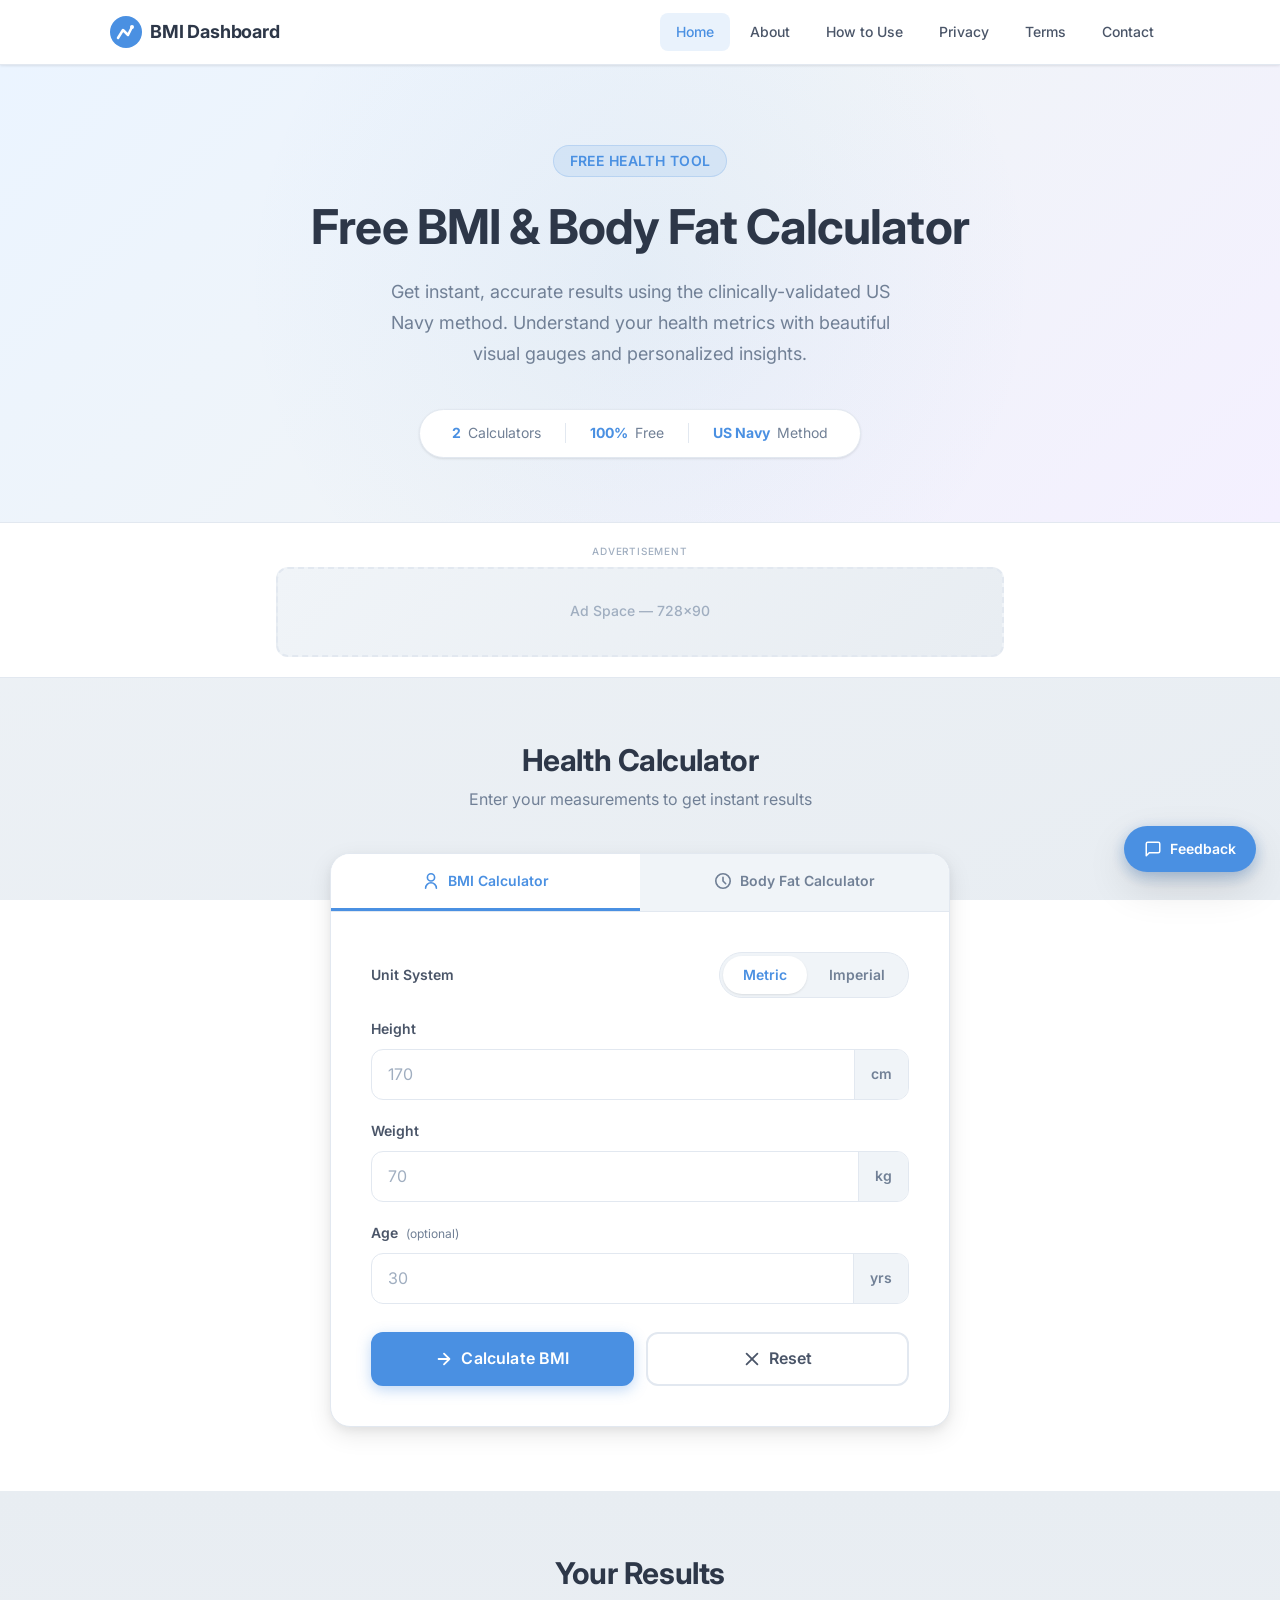
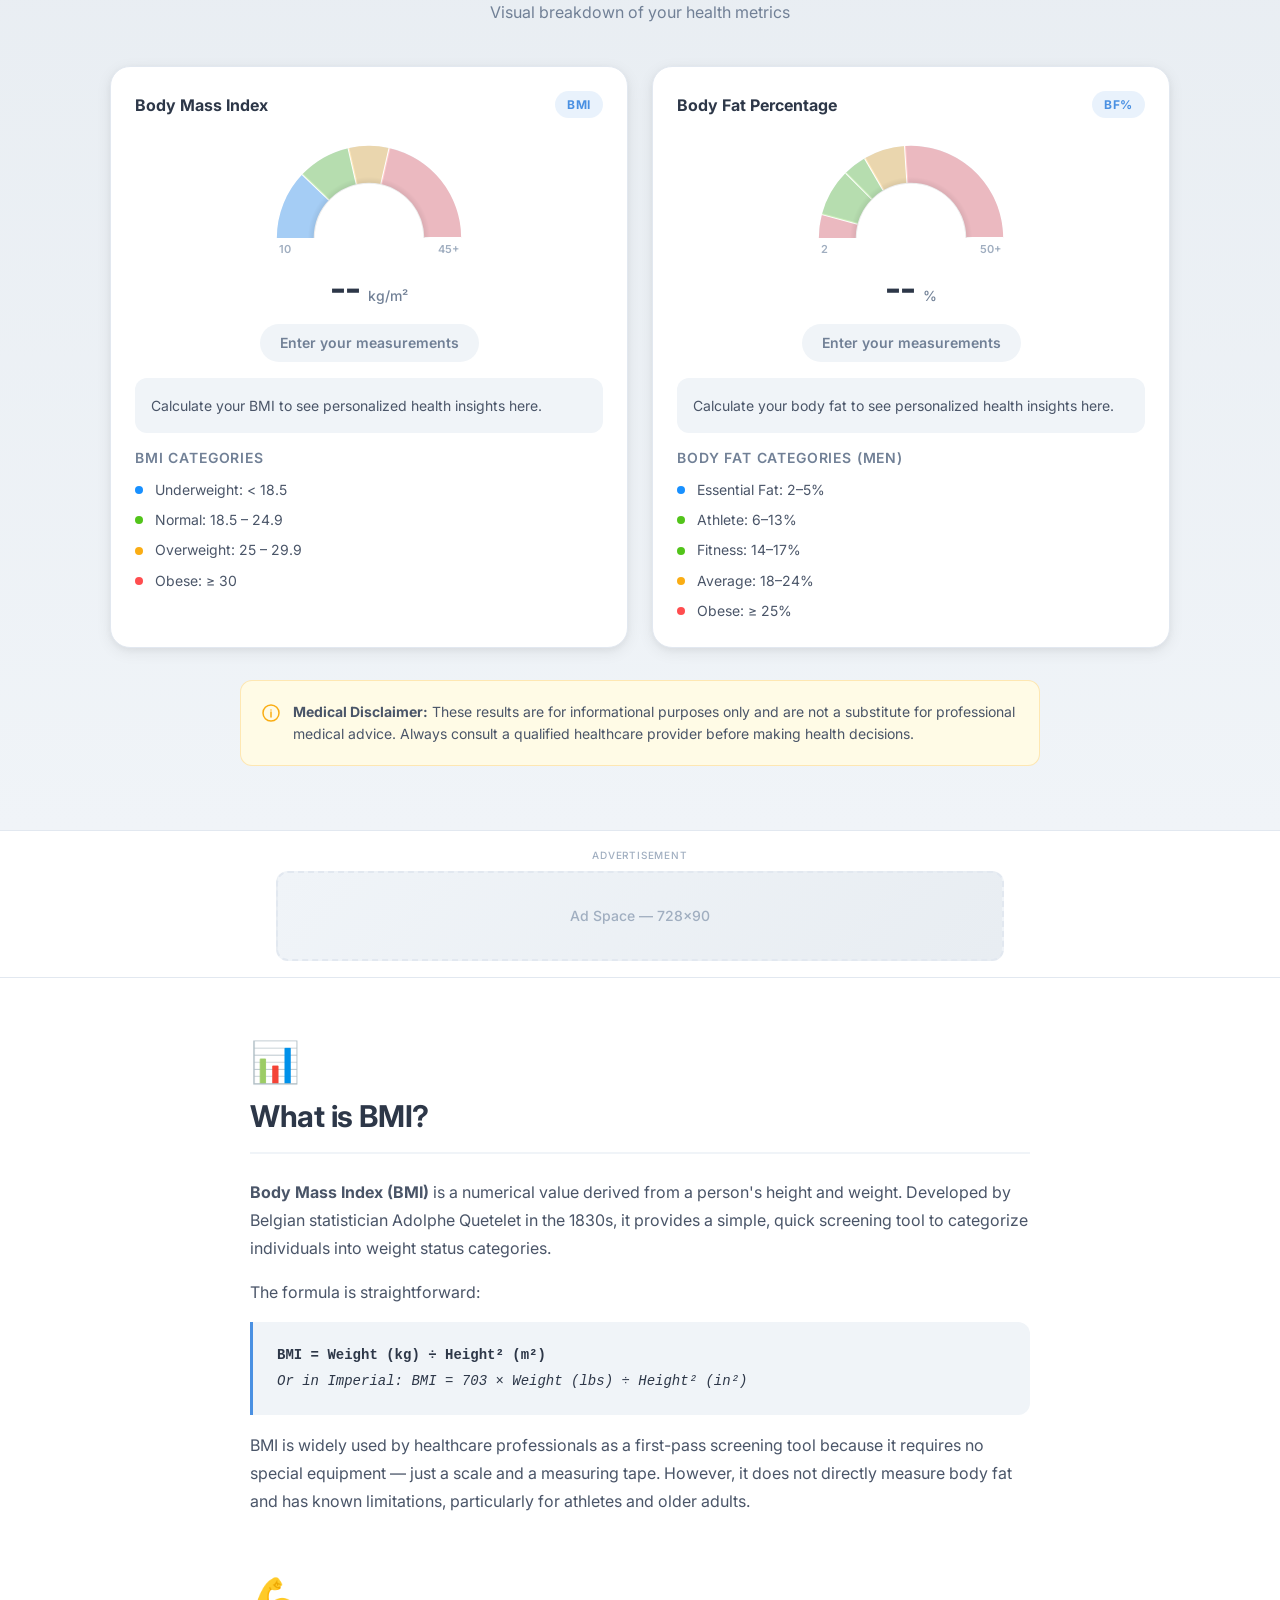
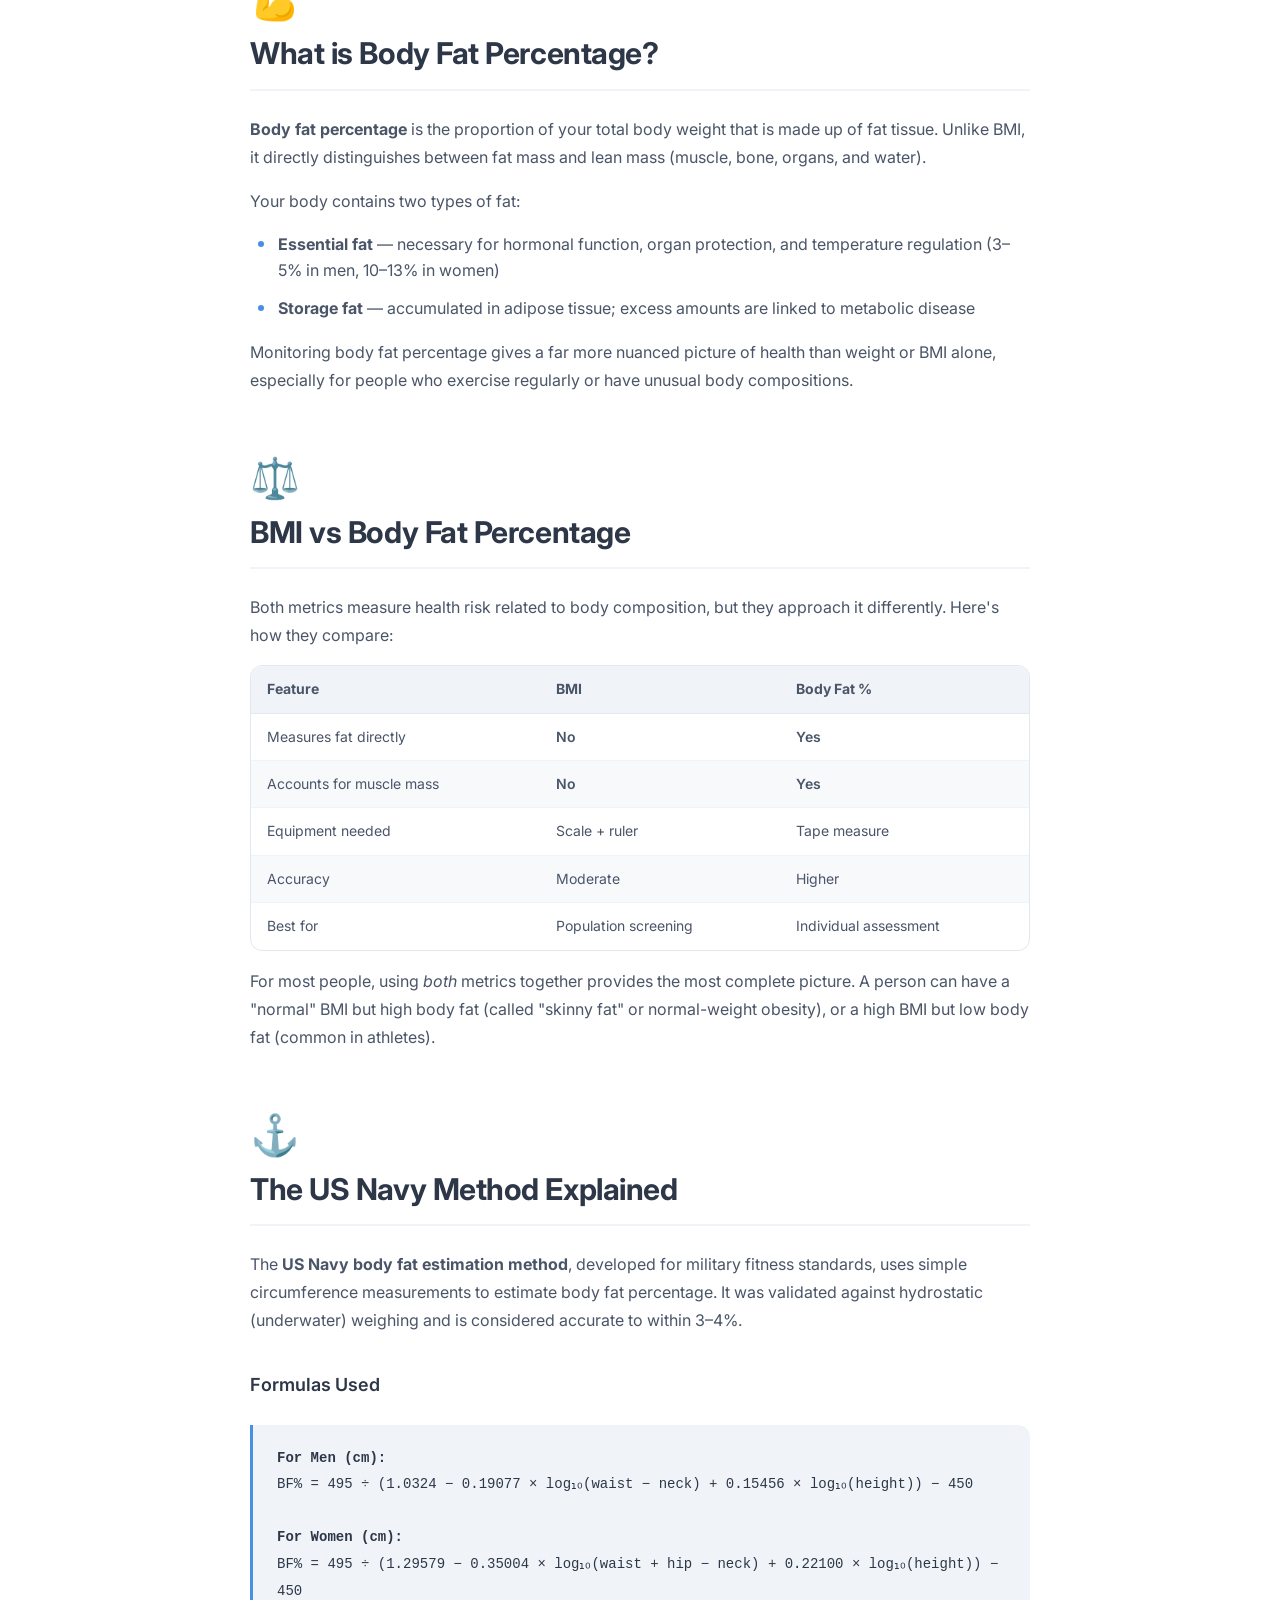
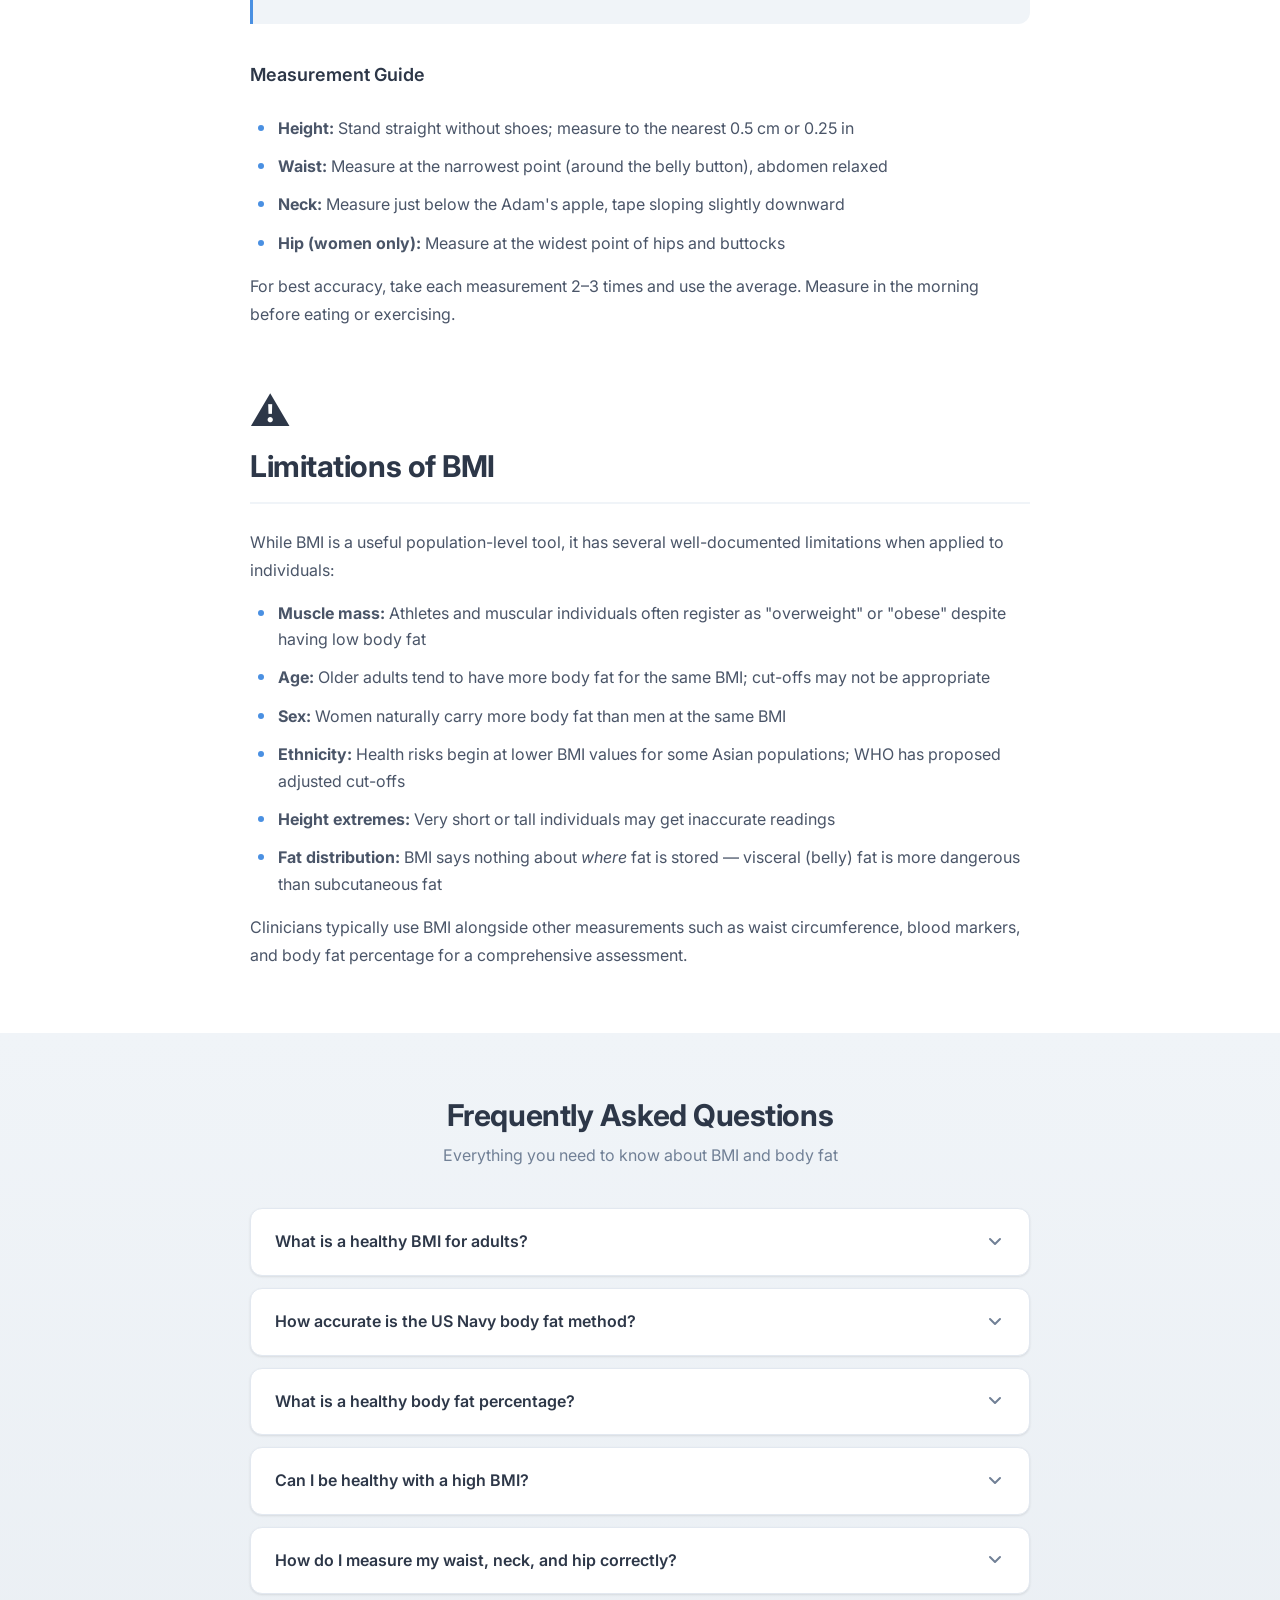
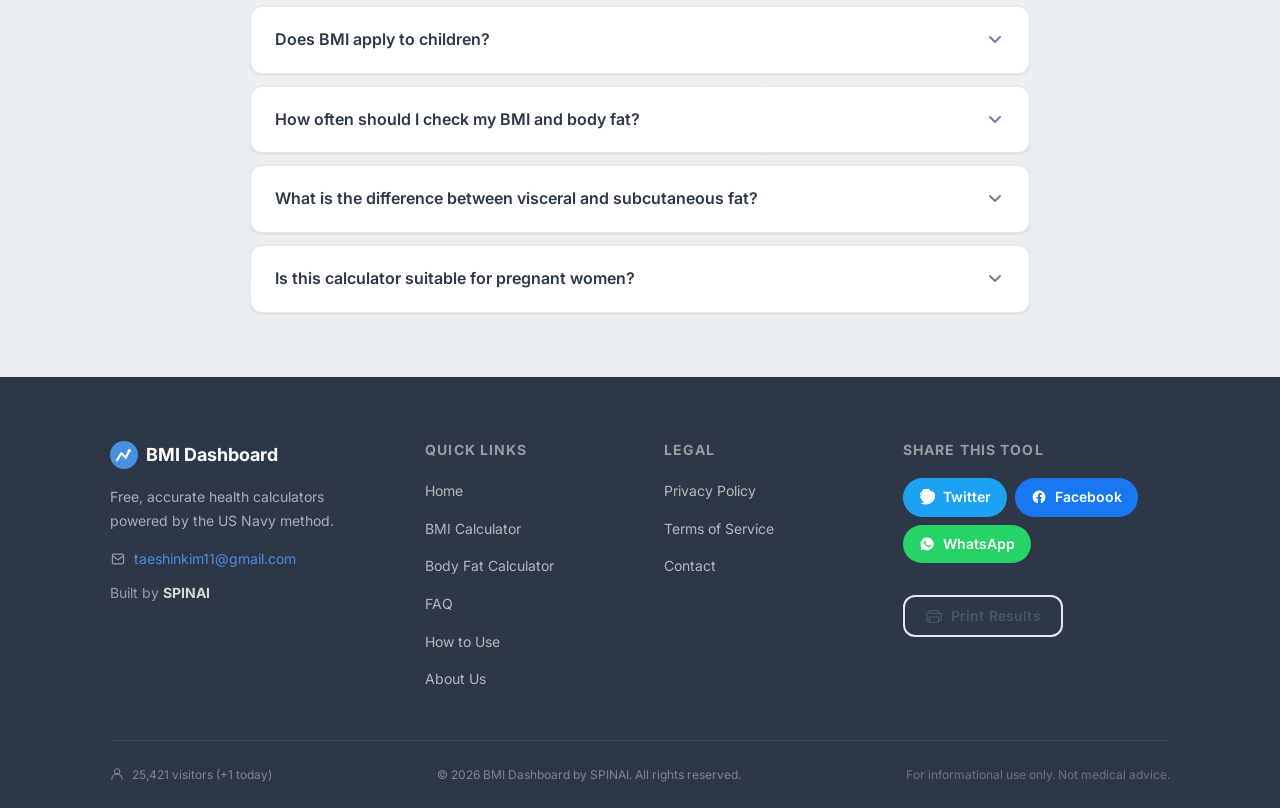
==== index.html @ 68c40b7f "Initial commit: BMI & Body Fat Calculator SPA Full-featured health calculator with BMI (WHO) and US " ====
<!DOCTYPE html>
<html lang="en">
<head>
  <meta charset="UTF-8" />
  <meta name="viewport" content="width=device-width, initial-scale=1.0" />

  <!-- Primary SEO -->
  <title>Free BMI &amp; Body Fat Calculator — Accurate US Navy Method | BMI Dashboard</title>
  <meta name="description" content="Calculate your BMI and body fat % instantly using the US Navy method. Free, accurate health tool with visual gauges and personalized insights." />
  <meta name="keywords" content="BMI calculator, body fat calculator, US Navy body fat method, body mass index, body fat percentage, free health calculator, BMI chart, healthy BMI range, body composition calculator, waist to height ratio" />
  <link rel="canonical" href="https://bmi-bodyfat.vercel.app/" />

  <!-- Open Graph -->
  <meta property="og:type" content="website" />
  <meta property="og:url" content="https://bmi-bodyfat.vercel.app/" />
  <meta property="og:title" content="Free BMI &amp; Body Fat Calculator — Accurate US Navy Method | BMI Dashboard" />
  <meta property="og:description" content="Calculate your BMI and body fat % instantly using the US Navy method. Free, accurate health tool with visual gauges and personalized insights." />
  <meta property="og:image" content="https://bmi-bodyfat.vercel.app/og-image.png" />
  <meta property="og:site_name" content="BMI Dashboard" />

  <!-- Twitter Card -->
  <meta name="twitter:card" content="summary_large_image" />
  <meta name="twitter:site" content="@bmidashboard" />
  <meta name="twitter:title" content="Free BMI &amp; Body Fat Calculator — US Navy Method" />
  <meta name="twitter:description" content="Calculate your BMI and body fat % instantly. Free, accurate, and visual." />
  <meta name="twitter:image" content="https://bmi-bodyfat.vercel.app/og-image.png" />

  <!-- Manifest & Theme -->
  <link rel="manifest" href="manifest.json" />
  <meta name="theme-color" content="#4A90E2" />
  <meta name="robots" content="index, follow" />

  <!-- Preconnect -->
  <link rel="preconnect" href="https://fonts.googleapis.com" />
  <link rel="preconnect" href="https://fonts.gstatic.com" crossorigin />
  <link href="https://fonts.googleapis.com/css2?family=Inter:wght@400;500;600;700&display=swap" rel="stylesheet" />

  <!-- Stylesheet -->
  <link rel="stylesheet" href="css/style.css" />

  <!-- JSON-LD: WebApplication -->
  <script type="application/ld+json">
  {
    "@context": "https://schema.org",
    "@type": "WebApplication",
    "name": "BMI Dashboard",
    "url": "https://bmi-bodyfat.vercel.app/",
    "description": "Free BMI and Body Fat Percentage calculator using the accurate US Navy method.",
    "applicationCategory": "HealthApplication",
    "operatingSystem": "All",
    "offers": {
      "@type": "Offer",
      "price": "0",
      "priceCurrency": "USD"
    },
    "author": {
      "@type": "Organization",
      "name": "SPINAI",
      "email": "taeshinkim11@gmail.com"
    }
  }
  </script>

  <!-- JSON-LD: FAQPage -->
  <script type="application/ld+json">
  {
    "@context": "https://schema.org",
    "@type": "FAQPage",
    "mainEntity": [
      {
        "@type": "Question",
        "name": "What is a healthy BMI range?",
        "acceptedAnswer": {
          "@type": "Answer",
          "text": "A healthy BMI is between 18.5 and 24.9. Below 18.5 is considered underweight, 25–29.9 is overweight, and 30 or above is obese."
        }
      },
      {
        "@type": "Question",
        "name": "How accurate is the US Navy body fat method?",
        "acceptedAnswer": {
          "@type": "Answer",
          "text": "The US Navy method is accurate to within 3–4% compared to hydrostatic weighing for most adults. It uses circumference measurements to estimate body density."
        }
      },
      {
        "@type": "Question",
        "name": "What is a healthy body fat percentage?",
        "acceptedAnswer": {
          "@type": "Answer",
          "text": "For men, 6–24% is generally considered healthy depending on age. For women, 16–30% is typical. Athletes may have lower percentages."
        }
      },
      {
        "@type": "Question",
        "name": "Is BMI or body fat percentage more accurate?",
        "acceptedAnswer": {
          "@type": "Answer",
          "text": "Body fat percentage is generally more accurate because it distinguishes between muscle and fat mass, which BMI cannot do."
        }
      }
    ]
  }
  </script>

  <!-- JSON-LD: BreadcrumbList -->
  <script type="application/ld+json">
  {
    "@context": "https://schema.org",
    "@type": "BreadcrumbList",
    "itemListElement": [
      {
        "@type": "ListItem",
        "position": 1,
        "name": "Home",
        "item": "https://bmi-bodyfat.vercel.app/"
      },
      {
        "@type": "ListItem",
        "position": 2,
        "name": "BMI Calculator",
        "item": "https://bmi-bodyfat.vercel.app/#bmi-calculator"
      },
      {
        "@type": "ListItem",
        "position": 3,
        "name": "Body Fat Calculator",
        "item": "https://bmi-bodyfat.vercel.app/#bodyfat-calculator"
      }
    ]
  }
  </script>
</head>
<body>

  <!-- ===== NAVBAR ===== -->
  <nav class="navbar" role="navigation" aria-label="Main navigation">
    <div class="container navbar__inner">
      <a href="/" class="navbar__logo" aria-label="BMI Dashboard home">
        <svg class="navbar__logo-icon" viewBox="0 0 32 32" fill="none" aria-hidden="true">
          <circle cx="16" cy="16" r="16" fill="#4A90E2"/>
          <path d="M8 22 L13 14 L18 19 L22 11" stroke="white" stroke-width="2.5" stroke-linecap="round" stroke-linejoin="round" fill="none"/>
          <circle cx="22" cy="11" r="2" fill="white"/>
        </svg>
        BMI Dashboard
      </a>
      <button class="navbar__toggle" id="nav-toggle" aria-expanded="false" aria-controls="nav-menu" aria-label="Toggle navigation">
        <span class="navbar__toggle-bar"></span>
        <span class="navbar__toggle-bar"></span>
        <span class="navbar__toggle-bar"></span>
      </button>
      <ul class="navbar__links" id="nav-menu" role="list">
        <li><a href="/" class="navbar__link navbar__link--active">Home</a></li>
        <li><a href="/about" class="navbar__link">About</a></li>
        <li><a href="/howto" class="navbar__link">How to Use</a></li>
        <li><a href="/privacy" class="navbar__link">Privacy</a></li>
        <li><a href="/terms" class="navbar__link">Terms</a></li>
        <li><a href="/contact" class="navbar__link">Contact</a></li>
      </ul>
    </div>
  </nav>

  <!-- ===== HERO ===== -->
  <section class="hero" aria-labelledby="hero-heading">
    <div class="container hero__inner">
      <div class="hero__badge">Free Health Tool</div>
      <h1 id="hero-heading" class="hero__title">Free BMI &amp; Body Fat Calculator</h1>
      <p class="hero__subtitle">
        Get instant, accurate results using the clinically-validated US Navy method.
        Understand your health metrics with beautiful visual gauges and personalized insights.
      </p>
      <div class="hero__stats" aria-label="Tool statistics">
        <div class="hero__stat">
          <strong>2</strong> Calculators
        </div>
        <div class="hero__stat-divider" aria-hidden="true"></div>
        <div class="hero__stat">
          <strong>100%</strong> Free
        </div>
        <div class="hero__stat-divider" aria-hidden="true"></div>
        <div class="hero__stat">
          <strong>US Navy</strong> Method
        </div>
      </div>
    </div>
  </section>

  <!-- ===== AD PLACEHOLDER: Below Hero ===== -->
  <div class="ad-container ad-container--hero" aria-label="Advertisement">
    <p class="ad-label">Advertisement</p>
    <!-- Adsterra ad code goes here -->
    <div class="ad-placeholder" data-ad-slot="hero-banner">
      <span>Ad Space — 728×90</span>
    </div>
  </div>

  <!-- ===== CALCULATOR SECTION ===== -->
  <section class="calculator-section" id="calculator" aria-labelledby="calculator-heading">
    <div class="container">
      <h2 id="calculator-heading" class="section-title">Health Calculator</h2>
      <p class="section-subtitle">Enter your measurements to get instant results</p>

      <div class="calculator-card">
        <!-- Tab Buttons -->
        <div class="tabs" role="tablist" aria-label="Calculator tabs">
          <button
            class="tab-btn tab-btn--active"
            id="tab-bmi"
            role="tab"
            aria-selected="true"
            aria-controls="panel-bmi"
            data-tab="bmi"
          >
            <svg viewBox="0 0 20 20" fill="none" aria-hidden="true"><path d="M10 2C7.8 2 6 3.8 6 6s1.8 4 4 4 4-1.8 4-4-1.8-4-4-4zM4 18c0-3.3 2.7-6 6-6s6 2.7 6 6" stroke="currentColor" stroke-width="1.8" stroke-linecap="round"/></svg>
            BMI Calculator
          </button>
          <button
            class="tab-btn"
            id="tab-bodyfat"
            role="tab"
            aria-selected="false"
            aria-controls="panel-bodyfat"
            data-tab="bodyfat"
          >
            <svg viewBox="0 0 20 20" fill="none" aria-hidden="true"><circle cx="10" cy="10" r="8" stroke="currentColor" stroke-width="1.8"/><path d="M10 6v4l3 3" stroke="currentColor" stroke-width="1.8" stroke-linecap="round"/></svg>
            Body Fat Calculator
          </button>
        </div>

        <!-- BMI Panel -->
        <div class="tab-panel" id="panel-bmi" role="tabpanel" aria-labelledby="tab-bmi">
          <form id="bmi-form" class="calc-form" novalidate>
            <!-- Unit Toggle -->
            <div class="form-group form-group--toggle">
              <label class="form-label">Unit System</label>
              <div class="unit-toggle" role="group" aria-label="Unit system">
                <input type="radio" id="bmi-metric" name="bmi-unit" value="metric" checked />
                <label for="bmi-metric" class="unit-toggle__btn">Metric</label>
                <input type="radio" id="bmi-imperial" name="bmi-unit" value="imperial" />
                <label for="bmi-imperial" class="unit-toggle__btn">Imperial</label>
              </div>
            </div>

            <!-- Height -->
            <div class="form-group" id="bmi-height-metric-group">
              <label for="bmi-height-cm" class="form-label">Height</label>
              <div class="input-with-unit">
                <input
                  type="number" id="bmi-height-cm" name="bmi-height-cm"
                  class="form-input" placeholder="170"
                  min="50" max="300" step="0.1"
                  aria-label="Height in centimeters"
                />
                <span class="input-unit">cm</span>
              </div>
            </div>
            <div class="form-group form-group--split hidden" id="bmi-height-imperial-group">
              <label class="form-label">Height</label>
              <div class="input-split">
                <div class="input-with-unit">
                  <input
                    type="number" id="bmi-height-ft" name="bmi-height-ft"
                    class="form-input" placeholder="5"
                    min="1" max="9" step="1"
                    aria-label="Height feet"
                  />
                  <span class="input-unit">ft</span>
                </div>
                <div class="input-with-unit">
                  <input
                    type="number" id="bmi-height-in" name="bmi-height-in"
                    class="form-input" placeholder="10"
                    min="0" max="11" step="0.5"
                    aria-label="Height inches"
                  />
                  <span class="input-unit">in</span>
                </div>
              </div>
            </div>

            <!-- Weight -->
            <div class="form-group" id="bmi-weight-metric-group">
              <label for="bmi-weight-kg" class="form-label">Weight</label>
              <div class="input-with-unit">
                <input
                  type="number" id="bmi-weight-kg" name="bmi-weight-kg"
                  class="form-input" placeholder="70"
                  min="1" max="500" step="0.1"
                  aria-label="Weight in kilograms"
                />
                <span class="input-unit">kg</span>
              </div>
            </div>
            <div class="form-group hidden" id="bmi-weight-imperial-group">
              <label for="bmi-weight-lbs" class="form-label">Weight</label>
              <div class="input-with-unit">
                <input
                  type="number" id="bmi-weight-lbs" name="bmi-weight-lbs"
                  class="form-input" placeholder="154"
                  min="1" max="1100" step="0.5"
                  aria-label="Weight in pounds"
                />
                <span class="input-unit">lbs</span>
              </div>
            </div>

            <!-- Age (optional, for context) -->
            <div class="form-group">
              <label for="bmi-age" class="form-label">Age <span class="form-label--optional">(optional)</span></label>
              <div class="input-with-unit">
                <input
                  type="number" id="bmi-age" name="bmi-age"
                  class="form-input" placeholder="30"
                  min="2" max="120" step="1"
                  aria-label="Age in years"
                />
                <span class="input-unit">yrs</span>
              </div>
            </div>

            <div class="form-error hidden" id="bmi-error" role="alert"></div>

            <div class="form-actions">
              <button type="submit" class="btn btn--primary" id="bmi-calculate-btn">
                <svg viewBox="0 0 20 20" fill="none" aria-hidden="true"><path d="M4 10h12M10 4l6 6-6 6" stroke="currentColor" stroke-width="2" stroke-linecap="round" stroke-linejoin="round"/></svg>
                Calculate BMI
              </button>
              <button type="button" class="btn btn--outline" id="bmi-reset-btn">
                <svg viewBox="0 0 20 20" fill="none" aria-hidden="true"><path d="M4 4l12 12M4 16L16 4" stroke="currentColor" stroke-width="2" stroke-linecap="round"/></svg>
                Reset
              </button>
            </div>
          </form>
        </div>

        <!-- Body Fat Panel -->
        <div class="tab-panel hidden" id="panel-bodyfat" role="tabpanel" aria-labelledby="tab-bodyfat">
          <form id="bodyfat-form" class="calc-form" novalidate>
            <!-- Gender Toggle -->
            <div class="form-group form-group--toggle">
              <label class="form-label">Gender</label>
              <div class="gender-toggle" role="group" aria-label="Gender">
                <input type="radio" id="bf-male" name="bf-gender" value="male" checked />
                <label for="bf-male" class="gender-toggle__btn">
                  <svg viewBox="0 0 20 20" fill="none" aria-hidden="true"><circle cx="10" cy="7" r="4" stroke="currentColor" stroke-width="1.8"/><path d="M6 18v-2a4 4 0 018 0v2" stroke="currentColor" stroke-width="1.8" stroke-linecap="round"/></svg>
                  Male
                </label>
                <input type="radio" id="bf-female" name="bf-gender" value="female" />
                <label for="bf-female" class="gender-toggle__btn">
                  <svg viewBox="0 0 20 20" fill="none" aria-hidden="true"><circle cx="10" cy="7" r="4" stroke="currentColor" stroke-width="1.8"/><path d="M6 18v-2a4 4 0 018 0v2" stroke="currentColor" stroke-width="1.8" stroke-linecap="round"/></svg>
                  Female
                </label>
              </div>
            </div>

            <!-- Unit Toggle -->
            <div class="form-group form-group--toggle">
              <label class="form-label">Unit System</label>
              <div class="unit-toggle" role="group" aria-label="Unit system">
                <input type="radio" id="bf-metric" name="bf-unit" value="metric" checked />
                <label for="bf-metric" class="unit-toggle__btn">Metric</label>
                <input type="radio" id="bf-imperial" name="bf-unit" value="imperial" />
                <label for="bf-imperial" class="unit-toggle__btn">Imperial</label>
              </div>
            </div>

            <!-- Height -->
            <div class="form-group" id="bf-height-metric-group">
              <label for="bf-height-cm" class="form-label">Height</label>
              <div class="input-with-unit">
                <input type="number" id="bf-height-cm" name="bf-height-cm" class="form-input" placeholder="170" min="50" max="300" step="0.1" aria-label="Height in centimeters" />
                <span class="input-unit">cm</span>
              </div>
            </div>
            <div class="form-group form-group--split hidden" id="bf-height-imperial-group">
              <label class="form-label">Height</label>
              <div class="input-split">
                <div class="input-with-unit">
                  <input type="number" id="bf-height-ft" name="bf-height-ft" class="form-input" placeholder="5" min="1" max="9" step="1" aria-label="Height feet" />
                  <span class="input-unit">ft</span>
                </div>
                <div class="input-with-unit">
                  <input type="number" id="bf-height-in" name="bf-height-in" class="form-input" placeholder="10" min="0" max="11" step="0.5" aria-label="Height inches" />
                  <span class="input-unit">in</span>
                </div>
              </div>
            </div>

            <!-- Waist -->
            <div class="form-group" id="bf-waist-metric-group">
              <label for="bf-waist-cm" class="form-label">
                Waist Circumference
                <button type="button" class="help-btn" aria-label="Help: where to measure waist" data-tooltip="Measure at the narrowest point, usually just above the belly button.">?</button>
              </label>
              <div class="input-with-unit">
                <input type="number" id="bf-waist-cm" name="bf-waist-cm" class="form-input" placeholder="80" min="40" max="250" step="0.1" aria-label="Waist in centimeters" />
                <span class="input-unit">cm</span>
              </div>
            </div>
            <div class="form-group hidden" id="bf-waist-imperial-group">
              <label for="bf-waist-in" class="form-label">
                Waist Circumference
                <button type="button" class="help-btn" aria-label="Help: where to measure waist" data-tooltip="Measure at the narrowest point, usually just above the belly button.">?</button>
              </label>
              <div class="input-with-unit">
                <input type="number" id="bf-waist-in" name="bf-waist-in" class="form-input" placeholder="31" min="15" max="100" step="0.25" aria-label="Waist in inches" />
                <span class="input-unit">in</span>
              </div>
            </div>

            <!-- Neck -->
            <div class="form-group" id="bf-neck-metric-group">
              <label for="bf-neck-cm" class="form-label">
                Neck Circumference
                <button type="button" class="help-btn" aria-label="Help: where to measure neck" data-tooltip="Measure just below the larynx (Adam's apple), slanting slightly downward.">?</button>
              </label>
              <div class="input-with-unit">
                <input type="number" id="bf-neck-cm" name="bf-neck-cm" class="form-input" placeholder="38" min="20" max="80" step="0.1" aria-label="Neck in centimeters" />
                <span class="input-unit">cm</span>
              </div>
            </div>
            <div class="form-group hidden" id="bf-neck-imperial-group">
              <label for="bf-neck-in" class="form-label">
                Neck Circumference
                <button type="button" class="help-btn" aria-label="Help: where to measure neck" data-tooltip="Measure just below the larynx (Adam's apple), slanting slightly downward.">?</button>
              </label>
              <div class="input-with-unit">
                <input type="number" id="bf-neck-in" name="bf-neck-in" class="form-input" placeholder="15" min="8" max="32" step="0.25" aria-label="Neck in inches" />
                <span class="input-unit">in</span>
              </div>
            </div>

            <!-- Hip (Female only) -->
            <div class="form-group" id="bf-hip-metric-group">
              <label for="bf-hip-cm" class="form-label">
                Hip Circumference
                <button type="button" class="help-btn" aria-label="Help: where to measure hips" data-tooltip="Measure at the widest point of the hips and buttocks.">?</button>
              </label>
              <div class="input-with-unit">
                <input type="number" id="bf-hip-cm" name="bf-hip-cm" class="form-input" placeholder="95" min="50" max="250" step="0.1" aria-label="Hip in centimeters" />
                <span class="input-unit">cm</span>
              </div>
            </div>
            <div class="form-group hidden" id="bf-hip-imperial-group">
              <label for="bf-hip-in" class="form-label">
                Hip Circumference
                <button type="button" class="help-btn" aria-label="Help: where to measure hips" data-tooltip="Measure at the widest point of the hips and buttocks.">?</button>
              </label>
              <div class="input-with-unit">
                <input type="number" id="bf-hip-in" name="bf-hip-in" class="form-input" placeholder="37" min="20" max="100" step="0.25" aria-label="Hip in inches" />
                <span class="input-unit">in</span>
              </div>
            </div>

            <div class="form-error hidden" id="bodyfat-error" role="alert"></div>

            <div class="form-actions">
              <button type="submit" class="btn btn--primary" id="bodyfat-calculate-btn">
                <svg viewBox="0 0 20 20" fill="none" aria-hidden="true"><path d="M4 10h12M10 4l6 6-6 6" stroke="currentColor" stroke-width="2" stroke-linecap="round" stroke-linejoin="round"/></svg>
                Calculate Body Fat
              </button>
              <button type="button" class="btn btn--outline" id="bodyfat-reset-btn">
                <svg viewBox="0 0 20 20" fill="none" aria-hidden="true"><path d="M4 4l12 12M4 16L16 4" stroke="currentColor" stroke-width="2" stroke-linecap="round"/></svg>
                Reset
              </button>
            </div>
          </form>
        </div>
      </div>
    </div>
  </section>

  <!-- ===== RESULTS DASHBOARD ===== -->
  <section class="results-section" id="results" aria-labelledby="results-heading" aria-live="polite">
    <div class="container">
      <h2 id="results-heading" class="section-title">Your Results</h2>
      <p class="section-subtitle">Visual breakdown of your health metrics</p>

      <div class="results-grid">
        <!-- BMI Result Card -->
        <div class="result-card" id="bmi-result-card" aria-label="BMI result">
          <div class="result-card__header">
            <h3 class="result-card__title">Body Mass Index</h3>
            <span class="result-card__abbr">BMI</span>
          </div>
          <div class="gauge-container">
            <canvas id="bmi-gauge" width="200" height="120" aria-label="BMI gauge chart" role="img"></canvas>
          </div>
          <div class="result-card__metric" id="bmi-value" aria-live="polite">
            <span class="result-card__number" id="bmi-number">--</span>
            <span class="result-card__unit">kg/m²</span>
          </div>
          <div class="result-card__category" id="bmi-category-badge" aria-live="polite">
            <span class="category-badge" id="bmi-category-text">Enter your measurements</span>
          </div>
          <div class="result-card__insight" id="bmi-insight" aria-live="polite">
            <p>Calculate your BMI to see personalized health insights here.</p>
          </div>
          <div class="result-card__ranges">
            <h4 class="result-card__ranges-title">BMI Categories</h4>
            <ul class="range-list" aria-label="BMI category ranges">
              <li class="range-item range-item--info"><span class="range-dot"></span><span>Underweight: &lt; 18.5</span></li>
              <li class="range-item range-item--success"><span class="range-dot"></span><span>Normal: 18.5 – 24.9</span></li>
              <li class="range-item range-item--warning"><span class="range-dot"></span><span>Overweight: 25 – 29.9</span></li>
              <li class="range-item range-item--danger"><span class="range-dot"></span><span>Obese: ≥ 30</span></li>
            </ul>
          </div>
        </div>

        <!-- Body Fat Result Card -->
        <div class="result-card" id="bodyfat-result-card" aria-label="Body fat result">
          <div class="result-card__header">
            <h3 class="result-card__title">Body Fat Percentage</h3>
            <span class="result-card__abbr">BF%</span>
          </div>
          <div class="gauge-container">
            <canvas id="bodyfat-gauge" width="200" height="120" aria-label="Body fat gauge chart" role="img"></canvas>
          </div>
          <div class="result-card__metric" id="bodyfat-value" aria-live="polite">
            <span class="result-card__number" id="bodyfat-number">--</span>
            <span class="result-card__unit">%</span>
          </div>
          <div class="result-card__category" id="bodyfat-category-badge" aria-live="polite">
            <span class="category-badge" id="bodyfat-category-text">Enter your measurements</span>
          </div>
          <div class="result-card__insight" id="bodyfat-insight" aria-live="polite">
            <p>Calculate your body fat to see personalized health insights here.</p>
          </div>
          <div class="result-card__ranges" id="bodyfat-ranges">
            <h4 class="result-card__ranges-title">Body Fat Categories (Men)</h4>
            <ul class="range-list" aria-label="Body fat category ranges">
              <li class="range-item range-item--info"><span class="range-dot"></span><span>Essential Fat: 2–5%</span></li>
              <li class="range-item range-item--success"><span class="range-dot"></span><span>Athlete: 6–13%</span></li>
              <li class="range-item range-item--success"><span class="range-dot"></span><span>Fitness: 14–17%</span></li>
              <li class="range-item range-item--warning"><span class="range-dot"></span><span>Average: 18–24%</span></li>
              <li class="range-item range-item--danger"><span class="range-dot"></span><span>Obese: ≥ 25%</span></li>
            </ul>
          </div>
        </div>
      </div>

      <!-- Disclaimer -->
      <div class="disclaimer" role="note">
        <svg viewBox="0 0 20 20" fill="none" aria-hidden="true"><circle cx="10" cy="10" r="8" stroke="currentColor" stroke-width="1.5"/><path d="M10 9v5M10 7h.01" stroke="currentColor" stroke-width="1.5" stroke-linecap="round"/></svg>
        <p><strong>Medical Disclaimer:</strong> These results are for informational purposes only and are not a substitute for professional medical advice. Always consult a qualified healthcare provider before making health decisions.</p>
      </div>
    </div>
  </section>

  <!-- ===== AD PLACEHOLDER: Between Results and Content ===== -->
  <div class="ad-container ad-container--mid" aria-label="Advertisement">
    <p class="ad-label">Advertisement</p>
    <!-- Adsterra ad code goes here -->
    <div class="ad-placeholder" data-ad-slot="mid-content">
      <span>Ad Space — 728×90</span>
    </div>
  </div>

  <!-- ===== EDUCATIONAL CONTENT ===== -->
  <div class="educational-wrapper">
    <div class="container educational-inner">

      <!-- What is BMI -->
      <section class="edu-section" id="what-is-bmi" aria-labelledby="edu-bmi-heading">
        <div class="edu-section__icon" aria-hidden="true">📊</div>
        <h2 id="edu-bmi-heading" class="edu-section__title">What is BMI?</h2>
        <div class="edu-section__body">
          <p>
            <strong>Body Mass Index (BMI)</strong> is a numerical value derived from a person's height and weight.
            Developed by Belgian statistician Adolphe Quetelet in the 1830s, it provides a simple, quick screening
            tool to categorize individuals into weight status categories.
          </p>
          <p>The formula is straightforward:</p>
          <div class="formula-box" aria-label="BMI formula">
            <strong>BMI = Weight (kg) ÷ Height² (m²)</strong>
            <br /><em>Or in Imperial: BMI = 703 × Weight (lbs) ÷ Height² (in²)</em>
          </div>
          <p>
            BMI is widely used by healthcare professionals as a first-pass screening tool because it requires
            no special equipment — just a scale and a measuring tape. However, it does not directly measure
            body fat and has known limitations, particularly for athletes and older adults.
          </p>
        </div>
      </section>

      <!-- What is Body Fat % -->
      <section class="edu-section" id="what-is-body-fat" aria-labelledby="edu-bf-heading">
        <div class="edu-section__icon" aria-hidden="true">💪</div>
        <h2 id="edu-bf-heading" class="edu-section__title">What is Body Fat Percentage?</h2>
        <div class="edu-section__body">
          <p>
            <strong>Body fat percentage</strong> is the proportion of your total body weight that is made up of
            fat tissue. Unlike BMI, it directly distinguishes between fat mass and lean mass (muscle, bone,
            organs, and water).
          </p>
          <p>Your body contains two types of fat:</p>
          <ul class="edu-list">
            <li><strong>Essential fat</strong> — necessary for hormonal function, organ protection, and temperature regulation (3–5% in men, 10–13% in women)</li>
            <li><strong>Storage fat</strong> — accumulated in adipose tissue; excess amounts are linked to metabolic disease</li>
          </ul>
          <p>
            Monitoring body fat percentage gives a far more nuanced picture of health than weight or BMI alone,
            especially for people who exercise regularly or have unusual body compositions.
          </p>
        </div>
      </section>

      <!-- BMI vs Body Fat -->
      <section class="edu-section" id="bmi-vs-bodyfat" aria-labelledby="edu-compare-heading">
        <div class="edu-section__icon" aria-hidden="true">⚖️</div>
        <h2 id="edu-compare-heading" class="edu-section__title">BMI vs Body Fat Percentage</h2>
        <div class="edu-section__body">
          <p>
            Both metrics measure health risk related to body composition, but they approach it differently.
            Here's how they compare:
          </p>
          <div class="comparison-table-wrapper" role="region" aria-label="BMI vs Body Fat comparison table" tabindex="0">
            <table class="comparison-table">
              <thead>
                <tr>
                  <th>Feature</th>
                  <th>BMI</th>
                  <th>Body Fat %</th>
                </tr>
              </thead>
              <tbody>
                <tr>
                  <td>Measures fat directly</td>
                  <td class="cell-no">No</td>
                  <td class="cell-yes">Yes</td>
                </tr>
                <tr>
                  <td>Accounts for muscle mass</td>
                  <td class="cell-no">No</td>
                  <td class="cell-yes">Yes</td>
                </tr>
                <tr>
                  <td>Equipment needed</td>
                  <td>Scale + ruler</td>
                  <td>Tape measure</td>
                </tr>
                <tr>
                  <td>Accuracy</td>
                  <td>Moderate</td>
                  <td>Higher</td>
                </tr>
                <tr>
                  <td>Best for</td>
                  <td>Population screening</td>
                  <td>Individual assessment</td>
                </tr>
              </tbody>
            </table>
          </div>
          <p>
            For most people, using <em>both</em> metrics together provides the most complete picture.
            A person can have a "normal" BMI but high body fat (called "skinny fat" or normal-weight obesity),
            or a high BMI but low body fat (common in athletes).
          </p>
        </div>
      </section>

      <!-- US Navy Method -->
      <section class="edu-section" id="navy-method" aria-labelledby="edu-navy-heading">
        <div class="edu-section__icon" aria-hidden="true">⚓</div>
        <h2 id="edu-navy-heading" class="edu-section__title">The US Navy Method Explained</h2>
        <div class="edu-section__body">
          <p>
            The <strong>US Navy body fat estimation method</strong>, developed for military fitness standards,
            uses simple circumference measurements to estimate body fat percentage. It was validated against
            hydrostatic (underwater) weighing and is considered accurate to within 3–4%.
          </p>
          <h3 class="edu-section__subtitle">Formulas Used</h3>
          <div class="formula-box" aria-label="US Navy body fat formulas">
            <strong>For Men (cm):</strong><br />
            BF% = 495 ÷ (1.0324 − 0.19077 × log₁₀(waist − neck) + 0.15456 × log₁₀(height)) − 450<br /><br />
            <strong>For Women (cm):</strong><br />
            BF% = 495 ÷ (1.29579 − 0.35004 × log₁₀(waist + hip − neck) + 0.22100 × log₁₀(height)) − 450
          </div>
          <h3 class="edu-section__subtitle">Measurement Guide</h3>
          <ul class="edu-list">
            <li><strong>Height:</strong> Stand straight without shoes; measure to the nearest 0.5 cm or 0.25 in</li>
            <li><strong>Waist:</strong> Measure at the narrowest point (around the belly button), abdomen relaxed</li>
            <li><strong>Neck:</strong> Measure just below the Adam's apple, tape sloping slightly downward</li>
            <li><strong>Hip (women only):</strong> Measure at the widest point of hips and buttocks</li>
          </ul>
          <p>
            For best accuracy, take each measurement 2–3 times and use the average. Measure in the morning
            before eating or exercising.
          </p>
        </div>
      </section>

      <!-- Limitations of BMI -->
      <section class="edu-section" id="bmi-limitations" aria-labelledby="edu-limits-heading">
        <div class="edu-section__icon" aria-hidden="true">⚠️</div>
        <h2 id="edu-limits-heading" class="edu-section__title">Limitations of BMI</h2>
        <div class="edu-section__body">
          <p>
            While BMI is a useful population-level tool, it has several well-documented limitations when
            applied to individuals:
          </p>
          <ul class="edu-list">
            <li><strong>Muscle mass:</strong> Athletes and muscular individuals often register as "overweight" or "obese" despite having low body fat</li>
            <li><strong>Age:</strong> Older adults tend to have more body fat for the same BMI; cut-offs may not be appropriate</li>
            <li><strong>Sex:</strong> Women naturally carry more body fat than men at the same BMI</li>
            <li><strong>Ethnicity:</strong> Health risks begin at lower BMI values for some Asian populations; WHO has proposed adjusted cut-offs</li>
            <li><strong>Height extremes:</strong> Very short or tall individuals may get inaccurate readings</li>
            <li><strong>Fat distribution:</strong> BMI says nothing about <em>where</em> fat is stored — visceral (belly) fat is more dangerous than subcutaneous fat</li>
          </ul>
          <p>
            Clinicians typically use BMI alongside other measurements such as waist circumference, blood
            markers, and body fat percentage for a comprehensive assessment.
          </p>
        </div>
      </section>

    </div><!-- /educational-inner -->
  </div><!-- /educational-wrapper -->

  <!-- ===== FAQ SECTION ===== -->
  <section class="faq-section" id="faq" aria-labelledby="faq-heading">
    <div class="container">
      <h2 id="faq-heading" class="section-title">Frequently Asked Questions</h2>
      <p class="section-subtitle">Everything you need to know about BMI and body fat</p>

      <div class="faq-list">

        <details class="faq-item">
          <summary class="faq-question">
            <span>What is a healthy BMI for adults?</span>
            <svg class="faq-chevron" viewBox="0 0 20 20" fill="none" aria-hidden="true"><path d="M5 7l5 5 5-5" stroke="currentColor" stroke-width="2" stroke-linecap="round" stroke-linejoin="round"/></svg>
          </summary>
          <div class="faq-answer">
            <p>For adults aged 18–65, a healthy BMI is between <strong>18.5 and 24.9</strong>. Below 18.5 indicates underweight; 25–29.9 is overweight; 30 and above is considered obese. Note that these thresholds may differ for certain ethnic groups — for example, some health organizations recommend lower cut-offs for people of Asian descent.</p>
          </div>
        </details>

        <details class="faq-item">
          <summary class="faq-question">
            <span>How accurate is the US Navy body fat method?</span>
            <svg class="faq-chevron" viewBox="0 0 20 20" fill="none" aria-hidden="true"><path d="M5 7l5 5 5-5" stroke="currentColor" stroke-width="2" stroke-linecap="round" stroke-linejoin="round"/></svg>
          </summary>
          <div class="faq-answer">
            <p>The US Navy method has been validated against hydrostatic weighing (considered the gold standard) and DEXA scanning. Studies show accuracy within <strong>3–4%</strong> for most adults. Accuracy is highest when measurements are taken carefully and consistently. It can be slightly less accurate for very lean or very obese individuals.</p>
          </div>
        </details>

        <details class="faq-item">
          <summary class="faq-question">
            <span>What is a healthy body fat percentage?</span>
            <svg class="faq-chevron" viewBox="0 0 20 20" fill="none" aria-hidden="true"><path d="M5 7l5 5 5-5" stroke="currentColor" stroke-width="2" stroke-linecap="round" stroke-linejoin="round"/></svg>
          </summary>
          <div class="faq-answer">
            <p>Healthy ranges vary by sex and age. General guidelines from the American Council on Exercise:</p>
            <ul>
              <li><strong>Men:</strong> 6–13% (athletes), 14–17% (fitness), 18–24% (acceptable), 25%+ (obese)</li>
              <li><strong>Women:</strong> 16–20% (athletes), 21–24% (fitness), 25–31% (acceptable), 32%+ (obese)</li>
            </ul>
            <p>Essential fat (required for survival) is 2–5% for men and 10–13% for women.</p>
          </div>
        </details>

        <details class="faq-item">
          <summary class="faq-question">
            <span>Can I be healthy with a high BMI?</span>
            <svg class="faq-chevron" viewBox="0 0 20 20" fill="none" aria-hidden="true"><path d="M5 7l5 5 5-5" stroke="currentColor" stroke-width="2" stroke-linecap="round" stroke-linejoin="round"/></svg>
          </summary>
          <div class="faq-answer">
            <p>Yes, it's possible. Athletes and highly muscular individuals often have a high BMI (overweight or obese category) despite having low body fat and excellent cardiovascular health. BMI does not distinguish between fat mass and muscle mass. This is why body fat percentage and other health markers (blood pressure, cholesterol, blood sugar) are important alongside BMI.</p>
          </div>
        </details>

        <details class="faq-item">
          <summary class="faq-question">
            <span>How do I measure my waist, neck, and hip correctly?</span>
            <svg class="faq-chevron" viewBox="0 0 20 20" fill="none" aria-hidden="true"><path d="M5 7l5 5 5-5" stroke="currentColor" stroke-width="2" stroke-linecap="round" stroke-linejoin="round"/></svg>
          </summary>
          <div class="faq-answer">
            <ul>
              <li><strong>Waist:</strong> Stand relaxed (don't hold your breath in). Measure at the narrowest part of your torso, usually just above the belly button. Keep the tape horizontal.</li>
              <li><strong>Neck:</strong> Measure just below the Adam's apple with the tape slanting slightly downward at the front.</li>
              <li><strong>Hip (women):</strong> Stand with feet together. Measure at the widest part of your hips and buttocks, keeping the tape horizontal.</li>
            </ul>
            <p>Take each measurement twice and average the results for accuracy.</p>
          </div>
        </details>

        <details class="faq-item">
          <summary class="faq-question">
            <span>Does BMI apply to children?</span>
            <svg class="faq-chevron" viewBox="0 0 20 20" fill="none" aria-hidden="true"><path d="M5 7l5 5 5-5" stroke="currentColor" stroke-width="2" stroke-linecap="round" stroke-linejoin="round"/></svg>
          </summary>
          <div class="faq-answer">
            <p>BMI is used for children and teens (aged 2–19) but is interpreted differently. Instead of fixed cut-offs, pediatric BMI is compared to <strong>age- and sex-specific percentiles</strong>. A child in the 85th–95th percentile is considered overweight; above the 95th percentile is obese. The adult BMI calculator on this page is not suitable for children.</p>
          </div>
        </details>

        <details class="faq-item">
          <summary class="faq-question">
            <span>How often should I check my BMI and body fat?</span>
            <svg class="faq-chevron" viewBox="0 0 20 20" fill="none" aria-hidden="true"><path d="M5 7l5 5 5-5" stroke="currentColor" stroke-width="2" stroke-linecap="round" stroke-linejoin="round"/></svg>
          </summary>
          <div class="faq-answer">
            <p>For most people, checking once a month is sufficient to track meaningful trends without getting caught up in daily fluctuations (which can be caused by hydration, meals, and clothing). If you're actively trying to lose fat or build muscle, measuring every 2–4 weeks alongside progress photos can be motivating and informative.</p>
          </div>
        </details>

        <details class="faq-item">
          <summary class="faq-question">
            <span>What is the difference between visceral and subcutaneous fat?</span>
            <svg class="faq-chevron" viewBox="0 0 20 20" fill="none" aria-hidden="true"><path d="M5 7l5 5 5-5" stroke="currentColor" stroke-width="2" stroke-linecap="round" stroke-linejoin="round"/></svg>
          </summary>
          <div class="faq-answer">
            <p><strong>Subcutaneous fat</strong> is stored just beneath the skin — it's the fat you can pinch. While excess amounts are a concern, it's relatively less dangerous. <strong>Visceral fat</strong> is stored deep in the abdomen, surrounding organs like the liver and pancreas. It's metabolically active and strongly linked to insulin resistance, type 2 diabetes, heart disease, and inflammation. A large waist circumference is an indicator of excess visceral fat.</p>
          </div>
        </details>

        <details class="faq-item">
          <summary class="faq-question">
            <span>Is this calculator suitable for pregnant women?</span>
            <svg class="faq-chevron" viewBox="0 0 20 20" fill="none" aria-hidden="true"><path d="M5 7l5 5 5-5" stroke="currentColor" stroke-width="2" stroke-linecap="round" stroke-linejoin="round"/></svg>
          </summary>
          <div class="faq-answer">
            <p>No. BMI and body fat calculators designed for general adults are <strong>not appropriate for pregnant women</strong>. Body weight and composition change dramatically during pregnancy for healthy reasons. Pregnant women should discuss weight management with their OB-GYN or midwife who can use pregnancy-specific growth charts and guidelines.</p>
          </div>
        </details>

      </div><!-- /faq-list -->
    </div>
  </section>

  <!-- ===== FOOTER ===== -->
  <footer class="footer" role="contentinfo">
    <div class="container footer__inner">

      <div class="footer__grid">
        <!-- Brand Column -->
        <div class="footer__col footer__col--brand">
          <div class="footer__logo">
            <svg viewBox="0 0 32 32" fill="none" aria-hidden="true" class="footer__logo-icon">
              <circle cx="16" cy="16" r="16" fill="#4A90E2"/>
              <path d="M8 22 L13 14 L18 19 L22 11" stroke="white" stroke-width="2.5" stroke-linecap="round" stroke-linejoin="round" fill="none"/>
              <circle cx="22" cy="11" r="2" fill="white"/>
            </svg>
            BMI Dashboard
          </div>
          <p class="footer__tagline">Free, accurate health calculators powered by the US Navy method.</p>
          <div class="footer__contact">
            <svg viewBox="0 0 20 20" fill="none" aria-hidden="true"><path d="M3 6l7 5 7-5M3 6a2 2 0 012-2h10a2 2 0 012 2v8a2 2 0 01-2 2H5a2 2 0 01-2-2V6z" stroke="currentColor" stroke-width="1.5" stroke-linejoin="round"/></svg>
            <a href="mailto:taeshinkim11@gmail.com" class="footer__email">taeshinkim11@gmail.com</a>
          </div>
          <p class="footer__built-by">Built by <strong>SPINAI</strong></p>
        </div>

        <!-- Links Column -->
        <div class="footer__col">
          <h3 class="footer__col-title">Quick Links</h3>
          <ul class="footer__links" role="list">
            <li><a href="/" class="footer__link">Home</a></li>
            <li><a href="#calculator" class="footer__link">BMI Calculator</a></li>
            <li><a href="#calculator" class="footer__link">Body Fat Calculator</a></li>
            <li><a href="#faq" class="footer__link">FAQ</a></li>
            <li><a href="/howto" class="footer__link">How to Use</a></li>
            <li><a href="/about" class="footer__link">About Us</a></li>
          </ul>
        </div>

        <!-- Legal Column -->
        <div class="footer__col">
          <h3 class="footer__col-title">Legal</h3>
          <ul class="footer__links" role="list">
            <li><a href="/privacy" class="footer__link">Privacy Policy</a></li>
            <li><a href="/terms" class="footer__link">Terms of Service</a></li>
            <li><a href="/contact" class="footer__link">Contact</a></li>
          </ul>
        </div>

        <!-- Share & Actions Column -->
        <div class="footer__col">
          <h3 class="footer__col-title">Share This Tool</h3>
          <div class="share-buttons" aria-label="Share buttons">
            <a
              href="https://twitter.com/intent/tweet?text=Check%20out%20this%20free%20BMI%20%26%20Body%20Fat%20Calculator!&url=https://bmi-bodyfat.vercel.app"
              target="_blank" rel="noopener noreferrer"
              class="share-btn share-btn--twitter"
              aria-label="Share on Twitter"
            >
              <svg viewBox="0 0 20 20" fill="currentColor" aria-hidden="true"><path d="M18 3.5a8.5 8.5 0 01-2.45.67A4.26 4.26 0 0017.5 2a8.5 8.5 0 01-2.7 1.03A4.25 4.25 0 003.5 7.25c0 .33.04.65.1.96A12.06 12.06 0 012 3.75a4.25 4.25 0 001.31 5.67 4.22 4.22 0 01-1.92-.53v.05a4.26 4.26 0 003.41 4.17 4.3 4.3 0 01-1.92.07 4.25 4.25 0 003.97 2.95A8.53 8.53 0 012 17.54 12.06 12.06 0 008.46 19.5c7.76 0 12-6.43 12-12 0-.18 0-.36-.01-.54A8.57 8.57 0 0022 5a8.44 8.44 0 01-2.44.67A4.26 4.26 0 0018 3.5z"/></svg>
              Twitter
            </a>
            <a
              href="https://www.facebook.com/sharer/sharer.php?u=https://bmi-bodyfat.vercel.app"
              target="_blank" rel="noopener noreferrer"
              class="share-btn share-btn--facebook"
              aria-label="Share on Facebook"
            >
              <svg viewBox="0 0 20 20" fill="currentColor" aria-hidden="true"><path d="M18 10a8 8 0 10-9.25 7.9v-5.59h-2.03V10h2.03V8.19c0-2 1.2-3.12 3.03-3.12.87 0 1.78.16 1.78.16v1.96h-1a1.15 1.15 0 00-1.3 1.25V10h2.22l-.36 2.31H12.25V17.9A8 8 0 0018 10z"/></svg>
              Facebook
            </a>
            <a
              href="https://wa.me/?text=Check%20out%20this%20free%20BMI%20%26%20Body%20Fat%20Calculator%3A%20https%3A%2F%2Fbmi-bodyfat.vercel.app"
              target="_blank" rel="noopener noreferrer"
              class="share-btn share-btn--whatsapp"
              aria-label="Share on WhatsApp"
            >
              <svg viewBox="0 0 20 20" fill="currentColor" aria-hidden="true"><path d="M10 2a8 8 0 00-6.93 12l-1 3.5 3.6-1A8 8 0 1010 2zm4.13 10.9c-.18.5-1.04.96-1.43 1-.37.04-.72.17-2.44-.5-2.07-.82-3.4-2.93-3.5-3.07-.1-.14-.84-1.11-.84-2.12s.54-1.5.73-1.7a.77.77 0 01.56-.27c.14 0 .28 0 .4.01.13 0 .3-.05.47.36.18.43.6 1.48.66 1.59.06.11.1.24.02.38-.08.14-.12.23-.24.35-.12.12-.25.27-.35.36-.12.1-.24.22-.1.43.14.2.62.9 1.33 1.46.92.73 1.69.96 1.93 1.07.24.1.38.09.52-.05.14-.14.6-.7.76-.94.16-.24.32-.2.54-.12.22.08 1.4.66 1.64.78.24.12.4.18.46.28.06.1.06.57-.12 1.07z"/></svg>
              WhatsApp
            </a>
          </div>

          <button class="btn btn--outline btn--print" id="print-results-btn" aria-label="Print your results">
            <svg viewBox="0 0 20 20" fill="none" aria-hidden="true"><path d="M5 7V4h10v3M5 15H3a1 1 0 01-1-1V8a1 1 0 011-1h14a1 1 0 011 1v6a1 1 0 01-1 1h-2M5 11h10v6H5v-6z" stroke="currentColor" stroke-width="1.5" stroke-linejoin="round"/></svg>
            Print Results
          </button>
        </div>
      </div>

      <!-- Footer Bottom -->
      <div class="footer__bottom">
        <div class="visitor-counter" aria-live="polite" aria-label="Visitor count">
          <svg viewBox="0 0 16 16" fill="none" aria-hidden="true"><circle cx="8" cy="5" r="3" stroke="currentColor" stroke-width="1.2"/><path d="M2 14c0-3.3 2.7-6 6-6s6 2.7 6 6" stroke="currentColor" stroke-width="1.2" stroke-linecap="round"/></svg>
          <span id="visitor-counter">Loading visitor count...</span>
        </div>
        <p class="footer__copyright">
          &copy; <span id="footer-year">2025</span> BMI Dashboard by SPINAI. All rights reserved.
        </p>
        <p class="footer__disclaimer-short">
          For informational use only. Not medical advice.
        </p>
      </div>

    </div>
  </footer>

  <!-- ===== FEEDBACK FLOATING BUTTON ===== -->
  <button
    class="feedback-fab"
    id="feedback-btn"
    aria-label="Open feedback form"
    aria-haspopup="dialog"
    aria-expanded="false"
  >
    <svg viewBox="0 0 24 24" fill="none" aria-hidden="true"><path d="M21 15a2 2 0 01-2 2H7l-4 4V5a2 2 0 012-2h14a2 2 0 012 2v10z" stroke="currentColor" stroke-width="2" stroke-linejoin="round"/></svg>
    <span class="feedback-fab__label">Feedback</span>
  </button>

  <!-- ===== FEEDBACK MODAL ===== -->
  <div class="modal-overlay" id="feedback-modal" role="dialog" aria-modal="true" aria-labelledby="feedback-modal-title" hidden>
    <div class="modal-card">
      <div class="modal-header">
        <h2 id="feedback-modal-title" class="modal-title">Share Your Feedback</h2>
        <button class="modal-close" id="feedback-modal-close" aria-label="Close feedback form">
          <svg viewBox="0 0 20 20" fill="none" aria-hidden="true"><path d="M4 4l12 12M4 16L16 4" stroke="currentColor" stroke-width="2" stroke-linecap="round"/></svg>
        </button>
      </div>
      <form id="feedback-form" class="modal-form" novalidate>
        <div class="form-group">
          <label for="feedback-type" class="form-label">Type of Feedback</label>
          <select id="feedback-type" name="feedback-type" class="form-select" required aria-required="true">
            <option value="">— Select a type —</option>
            <option value="bug">Bug Report</option>
            <option value="suggestion">Feature Suggestion</option>
            <option value="accuracy">Accuracy Concern</option>
            <option value="ui">User Interface</option>
            <option value="general">General Comment</option>
          </select>
        </div>
        <div class="form-group">
          <label for="feedback-message" class="form-label">Your Message</label>
          <textarea
            id="feedback-message" name="feedback-message"
            class="form-textarea" rows="4"
            placeholder="Tell us what you think..."
            required aria-required="true"
            minlength="10" maxlength="1000"
          ></textarea>
          <span class="char-counter" id="feedback-char-count" aria-live="polite">0 / 1000</span>
        </div>
        <div class="form-error hidden" id="feedback-error" role="alert"></div>
        <div class="modal-actions">
          <button type="submit" class="btn btn--primary btn--full">
            Send Feedback
          </button>
          <button type="button" class="btn btn--outline btn--full" id="feedback-cancel-btn">
            Cancel
          </button>
        </div>
      </form>
    </div>
  </div>

  <!-- ===== TOAST NOTIFICATION ===== -->
  <div class="toast" id="toast" role="status" aria-live="polite" hidden>
    <svg viewBox="0 0 20 20" fill="none" aria-hidden="true"><circle cx="10" cy="10" r="8" fill="#52C41A"/><path d="M6 10l3 3 5-5" stroke="white" stroke-width="2" stroke-linecap="round" stroke-linejoin="round"/></svg>
    <span id="toast-message">Action completed successfully.</span>
  </div>

  <!-- ===== SCRIPTS ===== -->
  <script src="js/gauge.js" defer></script>
  <script src="js/calculator.js" defer></script>
  <script src="js/data-collector.js" defer></script>
  <script src="js/counter.js" defer></script>
  <script src="js/feedback.js" defer></script>
</body>
</html>
---- css/style.css ----
/* =====================================================
   BMI Dashboard — Production Stylesheet
   Design: Premium Health App, Soft & Modern
   ===================================================== */

/* =====================================================
   1. CSS RESET & BOX-SIZING
   ===================================================== */
*,
*::before,
*::after {
  box-sizing: border-box;
  margin: 0;
  padding: 0;
}

html {
  scroll-behavior: smooth;
  -webkit-text-size-adjust: 100%;
}

body {
  min-height: 100vh;
  line-height: 1.6;
  -webkit-font-smoothing: antialiased;
  -moz-osx-font-smoothing: grayscale;
}

img,
svg,
canvas {
  display: block;
  max-width: 100%;
}

button,
input,
select,
textarea {
  font: inherit;
  border: 0;
  background: none;
}

button {
  cursor: pointer;
}

a {
  color: inherit;
  text-decoration: none;
}

ul,
ol {
  list-style: none;
}

h1, h2, h3, h4, h5, h6 {
  line-height: 1.25;
}

/* =====================================================
   2. CSS CUSTOM PROPERTIES (DESIGN TOKENS)
   ===================================================== */
:root {
  /* Brand Colors */
  --primary:          #4A90E2;
  --primary-dark:     #3478C8;
  --primary-light:    #EBF4FF;
  --primary-alpha:    rgba(74, 144, 226, 0.12);

  /* Semantic Colors */
  --success:          #52C41A;
  --success-light:    #F6FFED;
  --warning:          #FAAD14;
  --warning-light:    #FFFBE6;
  --danger:           #FF4D4F;
  --danger-light:     #FFF1F0;
  --info:             #1890FF;
  --info-light:       #E6F7FF;

  /* Backgrounds */
  --bg-light:         #F0F4F8;
  --bg-lighter:       #E8EDF2;
  --bg-white:         #FFFFFF;
  --bg-dark:          #2D3748;

  /* Text */
  --text-dark:        #2D3748;
  --text-medium:      #4A5568;
  --text-muted:       #718096;
  --text-light:       #A0AEC0;
  --text-white:       #FFFFFF;

  /* Cards & Surfaces */
  --card-bg:          #FFFFFF;
  --card-border:      #E2E8F0;

  /* Shape & Spacing */
  --border-radius:    12px;
  --border-radius-sm: 8px;
  --border-radius-lg: 20px;
  --border-radius-xl: 32px;
  --border-radius-pill: 999px;

  /* Shadows */
  --shadow-sm:        0 1px 3px rgba(0,0,0,0.06), 0 1px 2px rgba(0,0,0,0.04);
  --shadow:           0 4px 16px rgba(0,0,0,0.07), 0 2px 6px rgba(0,0,0,0.04);
  --shadow-md:        0 8px 24px rgba(0,0,0,0.09), 0 4px 8px rgba(0,0,0,0.05);
  --shadow-lg:        0 16px 40px rgba(0,0,0,0.12), 0 8px 16px rgba(0,0,0,0.06);
  --shadow-primary:   0 4px 14px rgba(74, 144, 226, 0.35);

  /* Typography */
  --font-family:      'Inter', -apple-system, BlinkMacSystemFont, 'Segoe UI', Roboto, sans-serif;
  --font-size-xs:     0.75rem;    /* 12px */
  --font-size-sm:     0.875rem;   /* 14px */
  --font-size-base:   1rem;       /* 16px */
  --font-size-md:     1.125rem;   /* 18px */
  --font-size-lg:     1.25rem;    /* 20px */
  --font-size-xl:     1.5rem;     /* 24px */
  --font-size-2xl:    1.875rem;   /* 30px */
  --font-size-3xl:    2.25rem;    /* 36px */
  --font-size-4xl:    3rem;       /* 48px */

  /* Spacing */
  --space-1:  0.25rem;
  --space-2:  0.5rem;
  --space-3:  0.75rem;
  --space-4:  1rem;
  --space-5:  1.25rem;
  --space-6:  1.5rem;
  --space-8:  2rem;
  --space-10: 2.5rem;
  --space-12: 3rem;
  --space-16: 4rem;
  --space-20: 5rem;

  /* Transitions */
  --transition-fast:   150ms ease;
  --transition-base:   250ms ease;
  --transition-slow:   350ms ease;

  /* Layout */
  --container-max:   1100px;
  --container-pad:   1.25rem;
}

/* =====================================================
   3. BASE BODY & TYPOGRAPHY
   ===================================================== */
body {
  font-family: var(--font-family);
  font-size: var(--font-size-base);
  color: var(--text-dark);
  background: linear-gradient(160deg, var(--bg-light) 0%, var(--bg-lighter) 100%);
  background-attachment: fixed;
}

/* =====================================================
   4. LAYOUT UTILITIES
   ===================================================== */
.container {
  max-width: var(--container-max);
  margin: 0 auto;
  padding: 0 var(--container-pad);
}

.hidden {
  display: none !important;
}

/* =====================================================
   5. NAVBAR
   ===================================================== */
.navbar {
  position: sticky;
  top: 0;
  z-index: 1000;
  background: rgba(255, 255, 255, 0.96);
  backdrop-filter: blur(12px);
  -webkit-backdrop-filter: blur(12px);
  border-bottom: 1px solid var(--card-border);
  box-shadow: var(--shadow-sm);
}

.navbar__inner {
  display: flex;
  align-items: center;
  justify-content: space-between;
  height: 64px;
  gap: var(--space-6);
}

.navbar__logo {
  display: flex;
  align-items: center;
  gap: var(--space-2);
  font-size: var(--font-size-md);
  font-weight: 700;
  color: var(--text-dark);
  letter-spacing: -0.01em;
  flex-shrink: 0;
  transition: color var(--transition-fast);
}

.navbar__logo:hover {
  color: var(--primary);
}

.navbar__logo-icon {
  width: 32px;
  height: 32px;
  flex-shrink: 0;
}

.navbar__links {
  display: flex;
  align-items: center;
  gap: var(--space-1);
}

.navbar__link {
  display: inline-block;
  padding: var(--space-2) var(--space-4);
  font-size: var(--font-size-sm);
  font-weight: 500;
  color: var(--text-medium);
  border-radius: var(--border-radius-sm);
  transition: color var(--transition-fast), background var(--transition-fast);
}

.navbar__link:hover,
.navbar__link--active {
  color: var(--primary);
  background: var(--primary-alpha);
}

/* Hamburger toggle (mobile) */
.navbar__toggle {
  display: none;
  flex-direction: column;
  gap: 5px;
  width: 40px;
  height: 40px;
  align-items: center;
  justify-content: center;
  border-radius: var(--border-radius-sm);
  transition: background var(--transition-fast);
}

.navbar__toggle:hover {
  background: var(--bg-light);
}

.navbar__toggle-bar {
  display: block;
  width: 22px;
  height: 2px;
  background: var(--text-dark);
  border-radius: var(--border-radius-pill);
  transition: transform var(--transition-base), opacity var(--transition-fast);
}

/* =====================================================
   6. HERO SECTION
   ===================================================== */
.hero {
  background: linear-gradient(135deg, #EBF4FF 0%, #F0F4F8 50%, #F4F0FF 100%);
  padding: var(--space-20) 0 var(--space-16);
  text-align: center;
  overflow: hidden;
  position: relative;
}

.hero::before {
  content: '';
  position: absolute;
  top: -40%;
  left: 50%;
  transform: translateX(-50%);
  width: 800px;
  height: 800px;
  background: radial-gradient(circle, rgba(74,144,226,0.07) 0%, transparent 70%);
  pointer-events: none;
}

.hero__inner {
  position: relative;
  z-index: 1;
}

.hero__badge {
  display: inline-flex;
  align-items: center;
  gap: var(--space-2);
  background: var(--primary-alpha);
  color: var(--primary);
  border: 1px solid rgba(74, 144, 226, 0.2);
  border-radius: var(--border-radius-pill);
  padding: var(--space-1) var(--space-4);
  font-size: var(--font-size-sm);
  font-weight: 600;
  letter-spacing: 0.03em;
  text-transform: uppercase;
  margin-bottom: var(--space-5);
}

.hero__title {
  font-size: clamp(var(--font-size-2xl), 5vw, var(--font-size-4xl));
  font-weight: 700;
  color: var(--text-dark);
  letter-spacing: -0.02em;
  margin-bottom: var(--space-5);
  max-width: 700px;
  margin-left: auto;
  margin-right: auto;
}

.hero__subtitle {
  font-size: var(--font-size-md);
  color: var(--text-muted);
  max-width: 520px;
  margin: 0 auto var(--space-10);
  line-height: 1.7;
}

.hero__stats {
  display: inline-flex;
  align-items: center;
  gap: var(--space-6);
  background: var(--card-bg);
  border: 1px solid var(--card-border);
  border-radius: var(--border-radius-xl);
  padding: var(--space-3) var(--space-8);
  box-shadow: var(--shadow-sm);
  flex-wrap: wrap;
  justify-content: center;
}

.hero__stat {
  font-size: var(--font-size-sm);
  color: var(--text-muted);
}

.hero__stat strong {
  color: var(--primary);
  font-weight: 700;
  margin-right: 3px;
}

.hero__stat-divider {
  width: 1px;
  height: 20px;
  background: var(--card-border);
}

/* =====================================================
   7. AD CONTAINERS
   ===================================================== */
.ad-container {
  text-align: center;
  padding: var(--space-4) var(--container-pad);
  background: var(--bg-white);
  border-top: 1px solid var(--card-border);
  border-bottom: 1px solid var(--card-border);
}

.ad-label {
  font-size: 10px;
  font-weight: 500;
  color: var(--text-light);
  text-transform: uppercase;
  letter-spacing: 0.08em;
  margin-bottom: var(--space-2);
}

.ad-placeholder {
  display: inline-flex;
  align-items: center;
  justify-content: center;
  min-height: 90px;
  min-width: min(728px, 100%);
  max-width: 100%;
  background: linear-gradient(135deg, var(--bg-light), var(--bg-lighter));
  border: 2px dashed var(--card-border);
  border-radius: var(--border-radius);
  color: var(--text-light);
  font-size: var(--font-size-sm);
  font-weight: 500;
}

.ad-container--hero {
  padding: var(--space-5) var(--container-pad);
}

/* =====================================================
   8. SECTION TITLES
   ===================================================== */
.section-title {
  font-size: clamp(var(--font-size-xl), 3vw, var(--font-size-2xl));
  font-weight: 700;
  color: var(--text-dark);
  text-align: center;
  letter-spacing: -0.015em;
  margin-bottom: var(--space-2);
}

.section-subtitle {
  font-size: var(--font-size-base);
  color: var(--text-muted);
  text-align: center;
  margin-bottom: var(--space-10);
}

/* =====================================================
   9. CALCULATOR SECTION
   ===================================================== */
.calculator-section {
  padding: var(--space-16) 0;
}

.calculator-card {
  background: var(--card-bg);
  border-radius: var(--border-radius-lg);
  border: 1px solid var(--card-border);
  box-shadow: var(--shadow-md);
  overflow: hidden;
  max-width: 600px;
  margin: 0 auto;
}

/* =====================================================
   10. TABS
   ===================================================== */
.tabs {
  display: grid;
  grid-template-columns: 1fr 1fr;
  background: var(--bg-light);
  border-bottom: 1px solid var(--card-border);
}

.tab-btn {
  display: flex;
  align-items: center;
  justify-content: center;
  gap: var(--space-2);
  padding: var(--space-4) var(--space-5);
  font-size: var(--font-size-sm);
  font-weight: 600;
  color: var(--text-muted);
  background: transparent;
  border-bottom: 3px solid transparent;
  transition: color var(--transition-base), background var(--transition-base), border-color var(--transition-base);
  cursor: pointer;
  white-space: nowrap;
}

.tab-btn svg {
  width: 18px;
  height: 18px;
  flex-shrink: 0;
}

.tab-btn:hover {
  color: var(--primary);
  background: rgba(74, 144, 226, 0.04);
}

.tab-btn--active {
  color: var(--primary);
  background: var(--card-bg);
  border-bottom-color: var(--primary);
}

/* =====================================================
   11. TAB PANELS
   ===================================================== */
.tab-panel {
  padding: var(--space-8);
}

/* =====================================================
   12. CALC FORM & FORM GROUPS
   ===================================================== */
.calc-form {
  display: flex;
  flex-direction: column;
  gap: var(--space-5);
}

.form-group {
  display: flex;
  flex-direction: column;
  gap: var(--space-2);
}

.form-group--toggle {
  flex-direction: row;
  align-items: center;
  justify-content: space-between;
  flex-wrap: wrap;
  gap: var(--space-3);
}

.form-label {
  font-size: var(--font-size-sm);
  font-weight: 600;
  color: var(--text-medium);
  display: flex;
  align-items: center;
  gap: var(--space-2);
}

.form-label--optional {
  font-weight: 400;
  color: var(--text-muted);
  font-size: var(--font-size-xs);
}

/* =====================================================
   13. UNIT TOGGLE (PILL)
   ===================================================== */
.unit-toggle,
.gender-toggle {
  display: flex;
  background: var(--bg-light);
  border-radius: var(--border-radius-pill);
  padding: 3px;
  gap: 2px;
  border: 1px solid var(--card-border);
}

.unit-toggle input[type="radio"],
.gender-toggle input[type="radio"] {
  position: absolute;
  opacity: 0;
  width: 0;
  height: 0;
  pointer-events: none;
}

.unit-toggle__btn,
.gender-toggle__btn {
  display: inline-flex;
  align-items: center;
  gap: 5px;
  padding: var(--space-2) var(--space-5);
  border-radius: var(--border-radius-pill);
  font-size: var(--font-size-sm);
  font-weight: 600;
  color: var(--text-muted);
  cursor: pointer;
  transition: background var(--transition-fast), color var(--transition-fast), box-shadow var(--transition-fast);
  user-select: none;
  white-space: nowrap;
}

.gender-toggle__btn svg {
  width: 14px;
  height: 14px;
}

.unit-toggle input[type="radio"]:checked + .unit-toggle__btn,
.gender-toggle input[type="radio"]:checked + .gender-toggle__btn {
  background: var(--card-bg);
  color: var(--primary);
  box-shadow: var(--shadow-sm);
}

.unit-toggle input[type="radio"]:focus-visible + .unit-toggle__btn,
.gender-toggle input[type="radio"]:focus-visible + .gender-toggle__btn {
  outline: 2px solid var(--primary);
  outline-offset: 2px;
}

.unit-toggle__btn:hover,
.gender-toggle__btn:hover {
  color: var(--primary);
}

/* =====================================================
   14. INPUTS
   ===================================================== */
.input-with-unit {
  display: flex;
  align-items: stretch;
  border: 1.5px solid var(--card-border);
  border-radius: var(--border-radius);
  background: var(--card-bg);
  transition: border-color var(--transition-fast), box-shadow var(--transition-fast);
  overflow: hidden;
}

.input-with-unit:focus-within {
  border-color: var(--primary);
  box-shadow: 0 0 0 3px var(--primary-alpha);
}

.form-input {
  flex: 1;
  min-width: 0;
  min-height: 44px;
  padding: var(--space-3) var(--space-4);
  font-size: var(--font-size-base);
  font-weight: 500;
  color: var(--text-dark);
  background: transparent;
  border: none;
  outline: none;
}

.form-input::placeholder {
  color: var(--text-light);
  font-weight: 400;
}

/* Remove number input arrows */
.form-input::-webkit-outer-spin-button,
.form-input::-webkit-inner-spin-button {
  -webkit-appearance: none;
  margin: 0;
}
.form-input[type="number"] {
  -moz-appearance: textfield;
}

.input-unit {
  display: flex;
  align-items: center;
  padding: 0 var(--space-4);
  font-size: var(--font-size-sm);
  font-weight: 600;
  color: var(--text-muted);
  background: var(--bg-light);
  border-left: 1.5px solid var(--card-border);
  white-space: nowrap;
}

.input-split {
  display: grid;
  grid-template-columns: 1fr 1fr;
  gap: var(--space-3);
}

/* Select */
.form-select {
  width: 100%;
  min-height: 44px;
  padding: var(--space-3) var(--space-4);
  font-size: var(--font-size-base);
  font-weight: 500;
  color: var(--text-dark);
  background: var(--card-bg);
  border: 1.5px solid var(--card-border);
  border-radius: var(--border-radius);
  outline: none;
  appearance: none;
  background-image: url("data:image/svg+xml,%3Csvg xmlns='http://www.w3.org/2000/svg' width='12' height='8' viewBox='0 0 12 8'%3E%3Cpath d='M1 1l5 5 5-5' stroke='%23718096' stroke-width='1.5' stroke-linecap='round' stroke-linejoin='round' fill='none'/%3E%3C/svg%3E");
  background-repeat: no-repeat;
  background-position: right 14px center;
  padding-right: 36px;
  cursor: pointer;
  transition: border-color var(--transition-fast), box-shadow var(--transition-fast);
}

.form-select:focus {
  border-color: var(--primary);
  box-shadow: 0 0 0 3px var(--primary-alpha);
}

/* Textarea */
.form-textarea {
  width: 100%;
  padding: var(--space-3) var(--space-4);
  font-size: var(--font-size-base);
  color: var(--text-dark);
  background: var(--card-bg);
  border: 1.5px solid var(--card-border);
  border-radius: var(--border-radius);
  outline: none;
  resize: vertical;
  transition: border-color var(--transition-fast), box-shadow var(--transition-fast);
  line-height: 1.6;
}

.form-textarea:focus {
  border-color: var(--primary);
  box-shadow: 0 0 0 3px var(--primary-alpha);
}

.form-textarea::placeholder {
  color: var(--text-light);
}

.char-counter {
  display: block;
  text-align: right;
  font-size: var(--font-size-xs);
  color: var(--text-muted);
  margin-top: var(--space-1);
}

/* Form Error */
.form-error {
  display: flex;
  align-items: center;
  gap: var(--space-2);
  padding: var(--space-3) var(--space-4);
  background: var(--danger-light);
  border: 1px solid rgba(255, 77, 79, 0.2);
  border-radius: var(--border-radius-sm);
  font-size: var(--font-size-sm);
  color: var(--danger);
  font-weight: 500;
}

/* Help button */
.help-btn {
  display: inline-flex;
  align-items: center;
  justify-content: center;
  width: 16px;
  height: 16px;
  border-radius: 50%;
  background: var(--text-light);
  color: var(--bg-white);
  font-size: 10px;
  font-weight: 700;
  cursor: help;
  transition: background var(--transition-fast);
  flex-shrink: 0;
}

.help-btn:hover {
  background: var(--primary);
}

/* =====================================================
   15. BUTTONS
   ===================================================== */
.btn {
  display: inline-flex;
  align-items: center;
  justify-content: center;
  gap: var(--space-2);
  min-height: 44px;
  padding: var(--space-3) var(--space-6);
  border-radius: var(--border-radius);
  font-size: var(--font-size-base);
  font-weight: 600;
  letter-spacing: 0.01em;
  white-space: nowrap;
  cursor: pointer;
  transition: background var(--transition-fast), color var(--transition-fast), box-shadow var(--transition-fast), transform var(--transition-fast), border-color var(--transition-fast);
  user-select: none;
  border: 2px solid transparent;
}

.btn svg {
  width: 18px;
  height: 18px;
  flex-shrink: 0;
}

.btn:active {
  transform: translateY(1px);
}

.btn:focus-visible {
  outline: 3px solid var(--primary);
  outline-offset: 2px;
}

/* Primary */
.btn--primary {
  background: var(--primary);
  color: var(--text-white);
  border-color: var(--primary);
  box-shadow: var(--shadow-primary);
}

.btn--primary:hover {
  background: var(--primary-dark);
  border-color: var(--primary-dark);
  box-shadow: 0 6px 20px rgba(74, 144, 226, 0.45);
}

/* Outline */
.btn--outline {
  background: transparent;
  color: var(--text-medium);
  border-color: var(--card-border);
}

.btn--outline:hover {
  background: var(--bg-light);
  border-color: var(--text-light);
  color: var(--text-dark);
}

.btn--full {
  width: 100%;
}

.btn--print {
  margin-top: var(--space-4);
  font-size: var(--font-size-sm);
  padding: var(--space-2) var(--space-5);
  min-height: 40px;
}

.form-actions {
  display: flex;
  gap: var(--space-3);
  margin-top: var(--space-2);
}

.form-actions .btn {
  flex: 1;
}

/* =====================================================
   16. RESULTS SECTION
   ===================================================== */
.results-section {
  padding: var(--space-16) 0;
  background: linear-gradient(180deg, var(--bg-lighter) 0%, var(--bg-light) 100%);
}

.results-grid {
  display: grid;
  grid-template-columns: 1fr 1fr;
  gap: var(--space-6);
  margin-bottom: var(--space-8);
}

/* =====================================================
   17. RESULT CARDS
   ===================================================== */
.result-card {
  background: var(--card-bg);
  border-radius: var(--border-radius-lg);
  border: 1px solid var(--card-border);
  box-shadow: var(--shadow);
  padding: var(--space-6);
  display: flex;
  flex-direction: column;
  align-items: center;
  text-align: center;
  gap: var(--space-4);
  transition: box-shadow var(--transition-base);
}

.result-card:hover {
  box-shadow: var(--shadow-md);
}

.result-card__header {
  display: flex;
  align-items: center;
  justify-content: space-between;
  width: 100%;
}

.result-card__title {
  font-size: var(--font-size-base);
  font-weight: 700;
  color: var(--text-dark);
}

.result-card__abbr {
  font-size: var(--font-size-xs);
  font-weight: 700;
  color: var(--primary);
  background: var(--primary-alpha);
  padding: var(--space-1) var(--space-3);
  border-radius: var(--border-radius-pill);
  letter-spacing: 0.05em;
}

/* Gauge Container */
.gauge-container {
  width: 100%;
  max-width: 200px;
  aspect-ratio: 200/120;
  position: relative;
}

.gauge-container canvas {
  width: 100%;
  height: auto;
}

/* Metric Value */
.result-card__metric {
  display: flex;
  align-items: baseline;
  gap: var(--space-2);
}

.result-card__number {
  font-size: var(--font-size-3xl);
  font-weight: 700;
  color: var(--text-dark);
  letter-spacing: -0.03em;
  line-height: 1;
  transition: color var(--transition-base);
}

.result-card__unit {
  font-size: var(--font-size-sm);
  font-weight: 500;
  color: var(--text-muted);
}

/* Category Badge */
.result-card__category {
  width: 100%;
}

.category-badge {
  display: inline-block;
  padding: var(--space-2) var(--space-5);
  border-radius: var(--border-radius-pill);
  font-size: var(--font-size-sm);
  font-weight: 600;
  background: var(--bg-light);
  color: var(--text-muted);
  transition: background var(--transition-base), color var(--transition-base);
}

.category-badge--underweight {
  background: var(--info-light);
  color: var(--info);
}

.category-badge--normal,
.category-badge--fitness,
.category-badge--athlete {
  background: var(--success-light);
  color: var(--success);
}

.category-badge--overweight,
.category-badge--average {
  background: var(--warning-light);
  color: var(--warning);
}

.category-badge--obese,
.category-badge--essential {
  background: var(--danger-light);
  color: var(--danger);
}

/* Insight */
.result-card__insight {
  width: 100%;
  padding: var(--space-4);
  background: var(--bg-light);
  border-radius: var(--border-radius);
  font-size: var(--font-size-sm);
  color: var(--text-medium);
  line-height: 1.65;
  text-align: left;
}

/* Range List */
.result-card__ranges {
  width: 100%;
  text-align: left;
}

.result-card__ranges-title {
  font-size: var(--font-size-sm);
  font-weight: 600;
  color: var(--text-muted);
  text-transform: uppercase;
  letter-spacing: 0.06em;
  margin-bottom: var(--space-3);
}

.range-list {
  display: flex;
  flex-direction: column;
  gap: var(--space-2);
}

.range-item {
  display: flex;
  align-items: center;
  gap: var(--space-3);
  font-size: var(--font-size-sm);
  color: var(--text-medium);
}

.range-dot {
  width: 8px;
  height: 8px;
  border-radius: 50%;
  flex-shrink: 0;
}

.range-item--info    .range-dot { background: var(--info); }
.range-item--success .range-dot { background: var(--success); }
.range-item--warning .range-dot { background: var(--warning); }
.range-item--danger  .range-dot { background: var(--danger); }

/* Disclaimer */
.disclaimer {
  display: flex;
  gap: var(--space-3);
  align-items: flex-start;
  padding: var(--space-5);
  background: var(--warning-light);
  border: 1px solid rgba(250, 173, 20, 0.25);
  border-radius: var(--border-radius);
  max-width: 800px;
  margin: 0 auto;
}

.disclaimer svg {
  width: 20px;
  height: 20px;
  flex-shrink: 0;
  color: var(--warning);
  margin-top: 2px;
}

.disclaimer p {
  font-size: var(--font-size-sm);
  color: var(--text-medium);
  line-height: 1.6;
}

/* =====================================================
   18. EDUCATIONAL CONTENT
   ===================================================== */
.educational-wrapper {
  padding: var(--space-16) 0;
  background: var(--bg-white);
}

.educational-inner {
  display: flex;
  flex-direction: column;
  gap: var(--space-16);
}

.edu-section {
  max-width: 780px;
  margin: 0 auto;
  width: 100%;
}

.edu-section__icon {
  font-size: 2.5rem;
  margin-bottom: var(--space-4);
  display: block;
  line-height: 1;
}

.edu-section__title {
  font-size: clamp(var(--font-size-xl), 3vw, var(--font-size-2xl));
  font-weight: 700;
  color: var(--text-dark);
  letter-spacing: -0.015em;
  margin-bottom: var(--space-6);
  padding-bottom: var(--space-4);
  border-bottom: 2px solid var(--bg-light);
}

.edu-section__subtitle {
  font-size: var(--font-size-md);
  font-weight: 600;
  color: var(--text-dark);
  margin: var(--space-6) 0 var(--space-3);
}

.edu-section__body {
  display: flex;
  flex-direction: column;
  gap: var(--space-4);
}

.edu-section__body p {
  font-size: var(--font-size-base);
  color: var(--text-medium);
  line-height: 1.75;
}

.edu-list {
  list-style: none;
  display: flex;
  flex-direction: column;
  gap: var(--space-3);
  padding-left: var(--space-2);
}

.edu-list li {
  font-size: var(--font-size-base);
  color: var(--text-medium);
  line-height: 1.65;
  padding-left: var(--space-5);
  position: relative;
}

.edu-list li::before {
  content: '';
  position: absolute;
  left: 0;
  top: 10px;
  width: 6px;
  height: 6px;
  border-radius: 50%;
  background: var(--primary);
}

.formula-box {
  background: var(--bg-light);
  border-left: 3px solid var(--primary);
  border-radius: 0 var(--border-radius) var(--border-radius) 0;
  padding: var(--space-5) var(--space-6);
  font-size: var(--font-size-sm);
  color: var(--text-dark);
  font-family: 'Courier New', Courier, monospace;
  line-height: 1.9;
}

/* Comparison Table */
.comparison-table-wrapper {
  width: 100%;
  overflow-x: auto;
  border-radius: var(--border-radius);
  border: 1px solid var(--card-border);
}

.comparison-table {
  width: 100%;
  border-collapse: collapse;
  font-size: var(--font-size-sm);
}

.comparison-table th {
  background: var(--bg-light);
  color: var(--text-medium);
  font-weight: 700;
  padding: var(--space-3) var(--space-4);
  text-align: left;
  border-bottom: 1px solid var(--card-border);
}

.comparison-table td {
  padding: var(--space-3) var(--space-4);
  color: var(--text-medium);
  border-bottom: 1px solid var(--bg-light);
}

.comparison-table tr:last-child td {
  border-bottom: none;
}

.comparison-table tr:nth-child(even) td {
  background: rgba(240, 244, 248, 0.5);
}

.cell-yes {
  color: var(--success);
  font-weight: 600;
}

.cell-no {
  color: var(--danger);
  font-weight: 600;
}

/* =====================================================
   19. FAQ SECTION
   ===================================================== */
.faq-section {
  padding: var(--space-16) 0;
  background: linear-gradient(180deg, var(--bg-light) 0%, var(--bg-lighter) 100%);
}

.faq-list {
  max-width: 780px;
  margin: 0 auto;
  display: flex;
  flex-direction: column;
  gap: var(--space-3);
}

.faq-item {
  background: var(--card-bg);
  border: 1px solid var(--card-border);
  border-radius: var(--border-radius);
  box-shadow: var(--shadow-sm);
  overflow: hidden;
  transition: box-shadow var(--transition-base);
}

.faq-item[open] {
  box-shadow: var(--shadow);
}

.faq-item[open] .faq-chevron {
  transform: rotate(180deg);
}

.faq-question {
  display: flex;
  align-items: center;
  justify-content: space-between;
  gap: var(--space-4);
  padding: var(--space-5) var(--space-6);
  font-size: var(--font-size-base);
  font-weight: 600;
  color: var(--text-dark);
  cursor: pointer;
  list-style: none;
  user-select: none;
  transition: background var(--transition-fast), color var(--transition-fast);
}

.faq-question::-webkit-details-marker {
  display: none;
}

.faq-question::marker {
  display: none;
}

.faq-question:hover {
  background: var(--bg-light);
  color: var(--primary);
}

.faq-chevron {
  width: 20px;
  height: 20px;
  flex-shrink: 0;
  color: var(--text-muted);
  transition: transform var(--transition-base);
}

.faq-answer {
  padding: 0 var(--space-6) var(--space-5);
  font-size: var(--font-size-base);
  color: var(--text-medium);
  line-height: 1.75;
  border-top: 1px solid var(--bg-light);
  animation: fadeInDown 200ms ease;
}

.faq-answer p,
.faq-answer ul {
  margin-top: var(--space-3);
}

.faq-answer ul {
  list-style: disc;
  padding-left: var(--space-6);
  display: flex;
  flex-direction: column;
  gap: var(--space-2);
}

@keyframes fadeInDown {
  from {
    opacity: 0;
    transform: translateY(-6px);
  }
  to {
    opacity: 1;
    transform: translateY(0);
  }
}

/* =====================================================
   20. FOOTER
   ===================================================== */
.footer {
  background: var(--bg-dark);
  color: rgba(255,255,255,0.85);
  padding: var(--space-16) 0 0;
}

.footer__inner {
  display: flex;
  flex-direction: column;
  gap: var(--space-12);
}

.footer__grid {
  display: grid;
  grid-template-columns: 1.4fr 1fr 1fr 1.4fr;
  gap: var(--space-10);
}

.footer__logo {
  display: flex;
  align-items: center;
  gap: var(--space-2);
  font-size: var(--font-size-md);
  font-weight: 700;
  color: var(--text-white);
  margin-bottom: var(--space-4);
}

.footer__logo-icon {
  width: 28px;
  height: 28px;
  flex-shrink: 0;
}

.footer__tagline {
  font-size: var(--font-size-sm);
  color: rgba(255,255,255,0.6);
  line-height: 1.65;
  margin-bottom: var(--space-4);
}

.footer__contact {
  display: flex;
  align-items: center;
  gap: var(--space-2);
  margin-bottom: var(--space-3);
}

.footer__contact svg {
  width: 16px;
  height: 16px;
  flex-shrink: 0;
  color: rgba(255,255,255,0.5);
}

.footer__email {
  font-size: var(--font-size-sm);
  color: var(--primary);
  transition: color var(--transition-fast);
}

.footer__email:hover {
  color: #7ab8f5;
}

.footer__built-by {
  font-size: var(--font-size-sm);
  color: rgba(255,255,255,0.5);
}

.footer__built-by strong {
  color: rgba(255,255,255,0.8);
}

.footer__col-title {
  font-size: var(--font-size-sm);
  font-weight: 700;
  color: rgba(255,255,255,0.5);
  text-transform: uppercase;
  letter-spacing: 0.08em;
  margin-bottom: var(--space-5);
}

.footer__links {
  display: flex;
  flex-direction: column;
  gap: var(--space-3);
}

.footer__link {
  font-size: var(--font-size-sm);
  color: rgba(255,255,255,0.65);
  transition: color var(--transition-fast);
}

.footer__link:hover {
  color: var(--text-white);
}

/* Share Buttons */
.share-buttons {
  display: flex;
  flex-wrap: wrap;
  gap: var(--space-2);
  margin-bottom: var(--space-4);
}

.share-btn {
  display: inline-flex;
  align-items: center;
  gap: var(--space-2);
  padding: var(--space-2) var(--space-4);
  border-radius: var(--border-radius-pill);
  font-size: var(--font-size-sm);
  font-weight: 600;
  transition: opacity var(--transition-fast), transform var(--transition-fast);
  color: var(--text-white);
}

.share-btn svg {
  width: 16px;
  height: 16px;
  flex-shrink: 0;
}

.share-btn:hover {
  opacity: 0.88;
  transform: translateY(-1px);
}

.share-btn:active {
  transform: translateY(0);
}

.share-btn--twitter   { background: #1DA1F2; }
.share-btn--facebook  { background: #1877F2; }
.share-btn--whatsapp  { background: #25D366; }

/* Footer Bottom */
.footer__bottom {
  border-top: 1px solid rgba(255,255,255,0.08);
  padding: var(--space-6) 0;
  display: flex;
  flex-wrap: wrap;
  align-items: center;
  justify-content: space-between;
  gap: var(--space-4);
}

.visitor-counter {
  display: flex;
  align-items: center;
  gap: var(--space-2);
  font-size: var(--font-size-xs);
  color: rgba(255,255,255,0.4);
}

.visitor-counter svg {
  width: 14px;
  height: 14px;
}

.footer__copyright {
  font-size: var(--font-size-xs);
  color: rgba(255,255,255,0.4);
  text-align: center;
}

.footer__disclaimer-short {
  font-size: var(--font-size-xs);
  color: rgba(255,255,255,0.3);
  text-align: right;
}

/* =====================================================
   21. FEEDBACK FAB
   ===================================================== */
.feedback-fab {
  position: fixed;
  bottom: 28px;
  right: 24px;
  z-index: 900;
  display: flex;
  align-items: center;
  gap: var(--space-2);
  padding: var(--space-3) var(--space-5);
  background: var(--primary);
  color: var(--text-white);
  border-radius: var(--border-radius-pill);
  box-shadow: var(--shadow-lg), var(--shadow-primary);
  font-size: var(--font-size-sm);
  font-weight: 600;
  transition: background var(--transition-fast), transform var(--transition-fast), box-shadow var(--transition-fast);
}

.feedback-fab svg {
  width: 18px;
  height: 18px;
  flex-shrink: 0;
}

.feedback-fab:hover {
  background: var(--primary-dark);
  transform: translateY(-2px);
  box-shadow: var(--shadow-lg), 0 6px 20px rgba(74, 144, 226, 0.5);
}

.feedback-fab:active {
  transform: translateY(0);
}

.feedback-fab__label {
  white-space: nowrap;
}

/* =====================================================
   22. FEEDBACK MODAL
   ===================================================== */
.modal-overlay {
  position: fixed;
  inset: 0;
  z-index: 1100;
  background: rgba(0, 0, 0, 0.45);
  backdrop-filter: blur(4px);
  display: flex;
  align-items: center;
  justify-content: center;
  padding: var(--space-5);
  animation: overlayIn 200ms ease;
}

.modal-overlay[hidden] {
  display: none !important;
}

@keyframes overlayIn {
  from { opacity: 0; }
  to   { opacity: 1; }
}

.modal-card {
  background: var(--card-bg);
  border-radius: var(--border-radius-lg);
  box-shadow: var(--shadow-lg);
  width: 100%;
  max-width: 460px;
  animation: modalIn 250ms cubic-bezier(0.34, 1.56, 0.64, 1);
}

@keyframes modalIn {
  from {
    opacity: 0;
    transform: scale(0.9) translateY(12px);
  }
  to {
    opacity: 1;
    transform: scale(1) translateY(0);
  }
}

.modal-header {
  display: flex;
  align-items: center;
  justify-content: space-between;
  padding: var(--space-6) var(--space-6) var(--space-4);
  border-bottom: 1px solid var(--card-border);
}

.modal-title {
  font-size: var(--font-size-lg);
  font-weight: 700;
  color: var(--text-dark);
}

.modal-close {
  width: 36px;
  height: 36px;
  display: flex;
  align-items: center;
  justify-content: center;
  border-radius: var(--border-radius-sm);
  color: var(--text-muted);
  transition: background var(--transition-fast), color var(--transition-fast);
}

.modal-close svg {
  width: 18px;
  height: 18px;
}

.modal-close:hover {
  background: var(--bg-light);
  color: var(--text-dark);
}

.modal-form {
  padding: var(--space-6);
  display: flex;
  flex-direction: column;
  gap: var(--space-4);
}

.modal-actions {
  display: flex;
  flex-direction: column;
  gap: var(--space-3);
  margin-top: var(--space-2);
}

/* =====================================================
   23. TOAST NOTIFICATION
   ===================================================== */
.toast {
  position: fixed;
  bottom: 28px;
  left: 50%;
  transform: translateX(-50%);
  z-index: 1200;
  display: flex;
  align-items: center;
  gap: var(--space-3);
  padding: var(--space-3) var(--space-6);
  background: var(--text-dark);
  color: var(--text-white);
  border-radius: var(--border-radius-pill);
  box-shadow: var(--shadow-lg);
  font-size: var(--font-size-sm);
  font-weight: 500;
  animation: toastIn 300ms cubic-bezier(0.34, 1.56, 0.64, 1);
  white-space: nowrap;
  max-width: calc(100vw - 2rem);
}

.toast[hidden] {
  display: none !important;
}

.toast svg {
  width: 20px;
  height: 20px;
  flex-shrink: 0;
}

@keyframes toastIn {
  from {
    opacity: 0;
    transform: translateX(-50%) translateY(16px);
  }
  to {
    opacity: 1;
    transform: translateX(-50%) translateY(0);
  }
}

/* =====================================================
   24. SUB-PAGE STYLES (about, privacy, terms, contact, howto)
   ===================================================== */

/* Sub-page navbar (maps .nav-* classes to match main navbar) */
.nav-container {
  max-width: var(--container-max);
  margin: 0 auto;
  padding: 0 var(--container-pad);
  display: flex;
  align-items: center;
  justify-content: space-between;
  height: 64px;
  gap: var(--space-6);
}

.nav-brand {
  display: flex;
  align-items: center;
  gap: var(--space-2);
  font-size: var(--font-size-md);
  font-weight: 700;
  color: var(--text-dark);
  letter-spacing: -0.01em;
  flex-shrink: 0;
  transition: color var(--transition-fast);
}

.nav-brand:hover {
  color: var(--primary);
}

.nav-brand-icon {
  color: var(--primary);
  font-size: 1.2em;
}

.nav-links {
  display: flex;
  align-items: center;
  gap: var(--space-1);
}

.nav-links a {
  display: inline-block;
  padding: var(--space-2) var(--space-4);
  font-size: var(--font-size-sm);
  font-weight: 500;
  color: var(--text-medium);
  border-radius: var(--border-radius-sm);
  transition: color var(--transition-fast), background var(--transition-fast);
}

.nav-links a:hover,
.nav-links a.active {
  color: var(--primary);
  background: var(--primary-alpha);
}

.nav-toggle {
  display: none;
  flex-direction: column;
  gap: 5px;
  width: 40px;
  height: 40px;
  align-items: center;
  justify-content: center;
  border-radius: var(--border-radius-sm);
  transition: background var(--transition-fast);
}

.nav-toggle:hover {
  background: var(--bg-light);
}

.nav-toggle span {
  display: block;
  width: 22px;
  height: 2px;
  background: var(--text-dark);
  border-radius: var(--border-radius-pill);
}

/* Page content area */
.page-content {
  padding: var(--space-12) 0 var(--space-16);
  min-height: 60vh;
}

/* Prose card for article content */
.prose-card {
  background: var(--card-bg);
  border-radius: var(--border-radius-lg);
  border: 1px solid var(--card-border);
  box-shadow: var(--shadow);
  padding: var(--space-10) var(--space-8);
  max-width: 800px;
  margin: 0 auto;
}

.prose-card h1 {
  font-size: clamp(var(--font-size-2xl), 4vw, var(--font-size-3xl));
  font-weight: 700;
  color: var(--text-dark);
  letter-spacing: -0.02em;
  margin-bottom: var(--space-6);
  padding-bottom: var(--space-4);
  border-bottom: 2px solid var(--bg-light);
}

.prose-card h2 {
  font-size: var(--font-size-xl);
  font-weight: 700;
  color: var(--text-dark);
  margin-top: var(--space-10);
  margin-bottom: var(--space-4);
}

.prose-card h3 {
  font-size: var(--font-size-lg);
  font-weight: 600;
  color: var(--text-dark);
  margin-top: var(--space-6);
  margin-bottom: var(--space-3);
}

.prose-card h4 {
  font-size: var(--font-size-md);
  font-weight: 600;
  color: var(--text-dark);
  margin-top: var(--space-5);
  margin-bottom: var(--space-2);
}

.prose-card p {
  font-size: var(--font-size-base);
  color: var(--text-medium);
  line-height: 1.75;
  margin-bottom: var(--space-4);
}

.prose-card ul,
.prose-card ol {
  padding-left: var(--space-6);
  margin-bottom: var(--space-4);
  display: flex;
  flex-direction: column;
  gap: var(--space-2);
}

.prose-card ul {
  list-style: disc;
}

.prose-card ol {
  list-style: decimal;
}

.prose-card li {
  font-size: var(--font-size-base);
  color: var(--text-medium);
  line-height: 1.65;
}

.prose-card a {
  color: var(--primary);
  text-decoration: underline;
  text-underline-offset: 2px;
}

.prose-card a:hover {
  color: var(--primary-dark);
}

.prose-card details {
  background: var(--bg-light);
  border: 1px solid var(--card-border);
  border-radius: var(--border-radius);
  margin-bottom: var(--space-3);
  overflow: hidden;
}

.prose-card summary {
  padding: var(--space-4) var(--space-5);
  font-weight: 600;
  color: var(--text-dark);
  cursor: pointer;
  transition: background var(--transition-fast);
}

.prose-card summary:hover {
  background: var(--bg-lighter);
}

.prose-card details p {
  padding: 0 var(--space-5) var(--space-4);
}

.prose-card details ul {
  padding: 0 var(--space-5) var(--space-4) var(--space-10);
}

.prose-card .last-updated {
  font-size: var(--font-size-sm);
  color: var(--text-muted);
  margin-bottom: var(--space-6);
}

/* Contact page layout */
.contact-layout {
  display: grid;
  grid-template-columns: 1fr 1fr;
  gap: var(--space-8);
  max-width: 900px;
  margin: 0 auto;
}

.contact-form-card {
  max-width: none;
}

/* Sub-page simple footer */
.site-footer {
  background: var(--bg-dark);
  color: rgba(255,255,255,0.85);
  padding: var(--space-8) 0;
}

.site-footer .footer-inner {
  display: flex;
  flex-wrap: wrap;
  align-items: center;
  justify-content: space-between;
  gap: var(--space-4);
}

.site-footer .footer-copy {
  font-size: var(--font-size-xs);
  color: rgba(255,255,255,0.5);
}

.site-footer .footer-links {
  display: flex;
  flex-wrap: wrap;
  gap: var(--space-4);
}

.site-footer .footer-links a {
  font-size: var(--font-size-sm);
  color: rgba(255,255,255,0.6);
  transition: color var(--transition-fast);
}

.site-footer .footer-links a:hover {
  color: var(--text-white);
}

.site-footer .footer-brand {
  font-size: var(--font-size-xs);
  color: rgba(255,255,255,0.4);
}

.site-footer .footer-brand strong {
  color: rgba(255,255,255,0.7);
}

/* =====================================================
   25. PRINT STYLES
   ===================================================== */
@media print {
  .navbar,
  .hero,
  .calculator-section,
  .ad-container,
  .educational-wrapper,
  .faq-section,
  .feedback-fab,
  .modal-overlay,
  .toast,
  .footer__bottom .visitor-counter,
  .share-buttons,
  .btn--print {
    display: none !important;
  }

  .results-section {
    padding: 0;
    background: white;
  }

  .result-card {
    border: 1px solid #ccc;
    box-shadow: none;
    break-inside: avoid;
  }

  .footer {
    background: white;
    color: black;
    padding: 16px;
  }

  .footer__link,
  .footer__email {
    color: black;
  }
}

/* =====================================================
   25. RESPONSIVE — MOBILE FIRST
   ===================================================== */

/* ---- 768px and below ---- */
@media (max-width: 768px) {
  :root {
    --container-pad: 1rem;
  }

  /* Navbar */
  .navbar__toggle {
    display: flex;
  }

  .navbar__links {
    display: none;
    position: absolute;
    top: 64px;
    left: 0;
    right: 0;
    flex-direction: column;
    align-items: stretch;
    gap: 0;
    background: var(--card-bg);
    border-bottom: 1px solid var(--card-border);
    box-shadow: var(--shadow-md);
    padding: var(--space-3) var(--space-4);
    z-index: 999;
  }

  .navbar__links.is-open {
    display: flex;
  }

  .navbar__link {
    padding: var(--space-3) var(--space-4);
    border-radius: var(--border-radius-sm);
    font-size: var(--font-size-base);
  }

  /* Hero */
  .hero {
    padding: var(--space-12) 0 var(--space-10);
  }

  .hero__stats {
    gap: var(--space-4);
    padding: var(--space-3) var(--space-5);
  }

  .hero__stat-divider {
    display: none;
  }

  /* Calculator */
  .calculator-section {
    padding: var(--space-10) 0;
  }

  .tab-panel {
    padding: var(--space-5);
  }

  .tab-btn {
    font-size: var(--font-size-xs);
    padding: var(--space-3) var(--space-3);
    gap: var(--space-1);
  }

  .tab-btn svg {
    width: 16px;
    height: 16px;
  }

  .form-group--toggle {
    flex-direction: column;
    align-items: flex-start;
  }

  /* Results */
  .results-grid {
    grid-template-columns: 1fr;
  }

  .results-section {
    padding: var(--space-10) 0;
  }

  /* Footer */
  .footer__grid {
    grid-template-columns: 1fr;
    gap: var(--space-8);
  }

  .footer__bottom {
    flex-direction: column;
    text-align: center;
    gap: var(--space-3);
  }

  .footer__disclaimer-short {
    text-align: center;
  }

  /* Educational */
  .educational-wrapper {
    padding: var(--space-10) 0;
  }

  .educational-inner {
    gap: var(--space-10);
  }

  .edu-section__title {
    font-size: var(--font-size-xl);
  }

  /* FAQ */
  .faq-section {
    padding: var(--space-10) 0;
  }

  .faq-question {
    padding: var(--space-4) var(--space-5);
    font-size: var(--font-size-sm);
  }

  .faq-answer {
    padding: 0 var(--space-5) var(--space-4);
  }

  /* Sub-page nav */
  .nav-toggle {
    display: flex;
  }

  .nav-links {
    display: none;
    position: absolute;
    top: 64px;
    left: 0;
    right: 0;
    flex-direction: column;
    align-items: stretch;
    gap: 0;
    background: var(--card-bg);
    border-bottom: 1px solid var(--card-border);
    box-shadow: var(--shadow-md);
    padding: var(--space-3) var(--space-4);
    z-index: 999;
  }

  .nav-links.open {
    display: flex;
  }

  .nav-links a {
    padding: var(--space-3) var(--space-4);
    border-radius: var(--border-radius-sm);
    font-size: var(--font-size-base);
  }

  /* Sub-page content */
  .page-content {
    padding: var(--space-8) 0 var(--space-10);
  }

  .prose-card {
    padding: var(--space-6) var(--space-5);
  }

  .contact-layout {
    grid-template-columns: 1fr;
  }

  .site-footer .footer-inner {
    flex-direction: column;
    text-align: center;
  }

  /* Feedback FAB */
  .feedback-fab__label {
    display: none;
  }

  .feedback-fab {
    width: 52px;
    height: 52px;
    border-radius: 50%;
    padding: 0;
    justify-content: center;
  }
}

/* ---- 480px and below ---- */
@media (max-width: 480px) {
  .hero__title {
    font-size: var(--font-size-2xl);
  }

  .input-split {
    grid-template-columns: 1fr 1fr;
    gap: var(--space-2);
  }

  .form-actions {
    flex-direction: column;
  }

  .result-card__number {
    font-size: var(--font-size-2xl);
  }

  .share-buttons {
    flex-direction: column;
  }

  .share-btn {
    justify-content: center;
  }
}

/* ---- 1024px and above ---- */
@media (min-width: 1024px) {
  .calculator-card {
    max-width: 620px;
  }

  .tab-panel {
    padding: var(--space-10);
  }

  .footer__grid {
    gap: var(--space-12);
  }
}
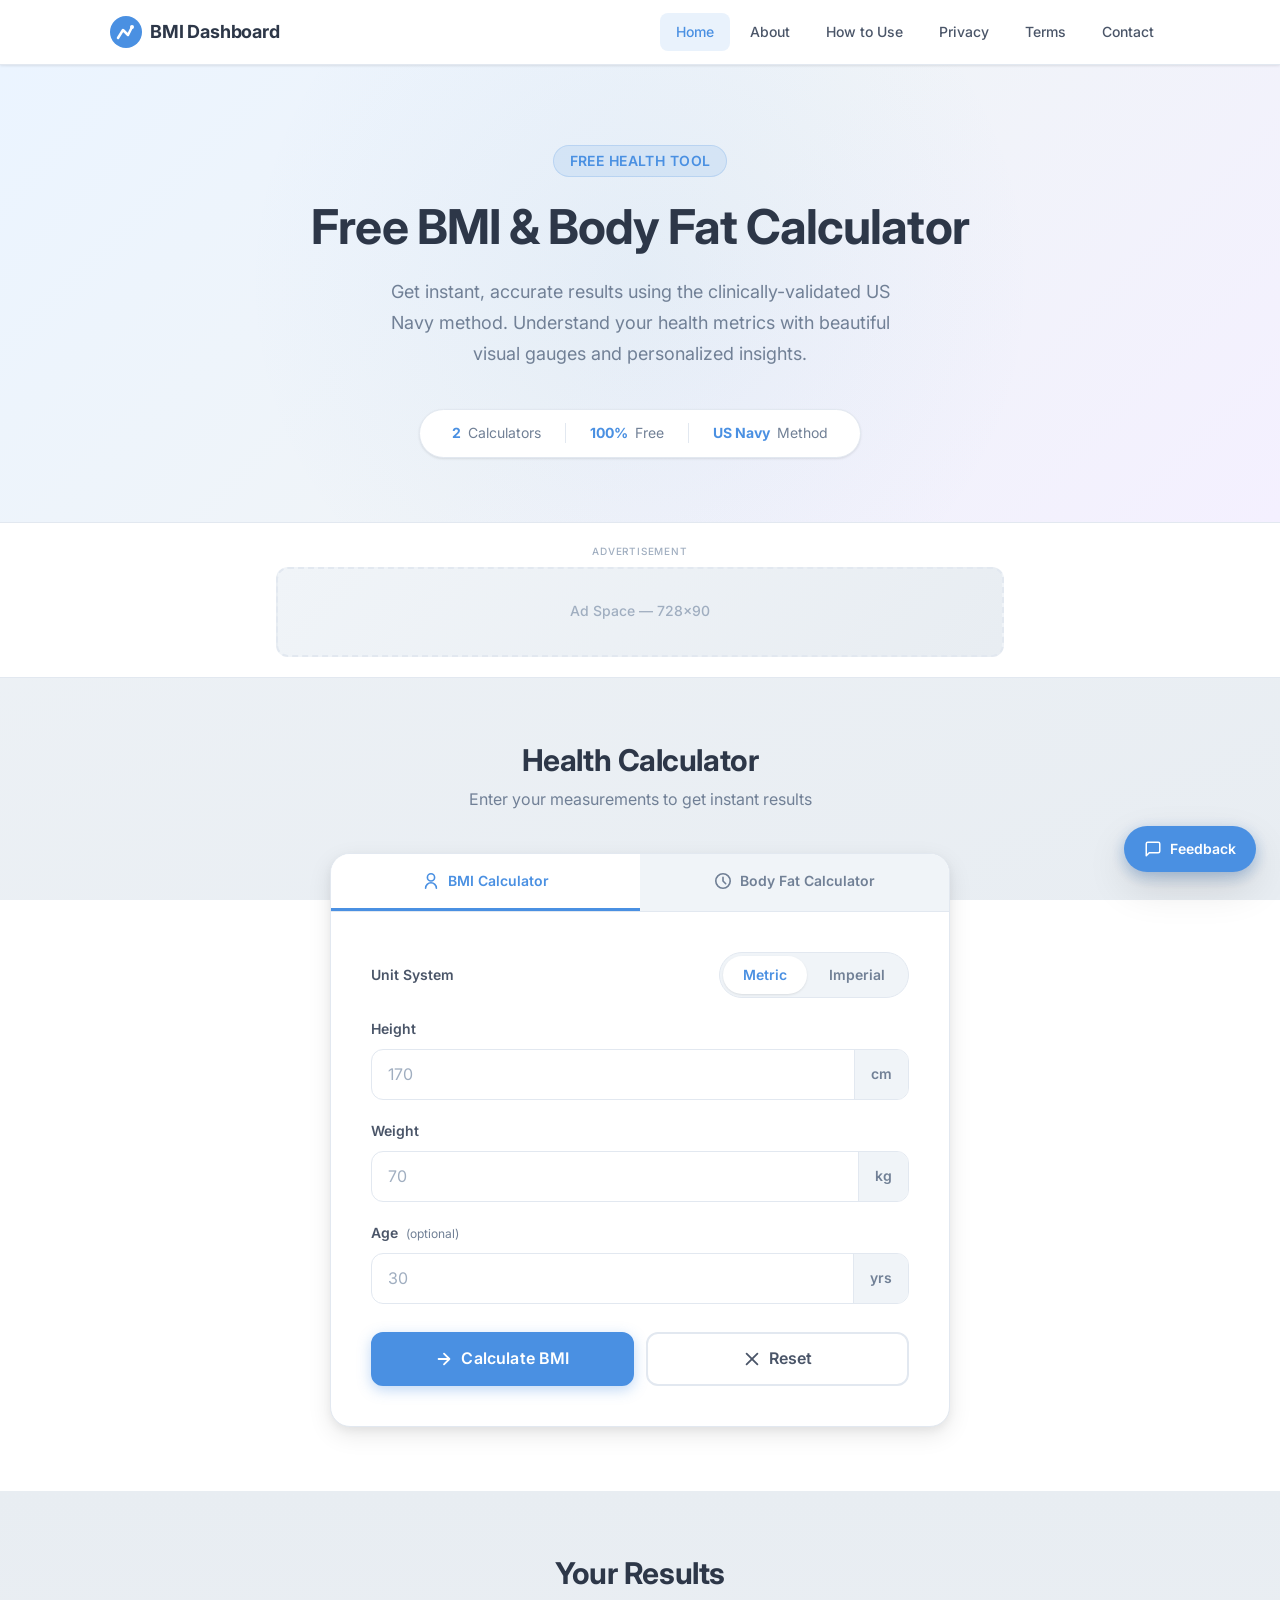
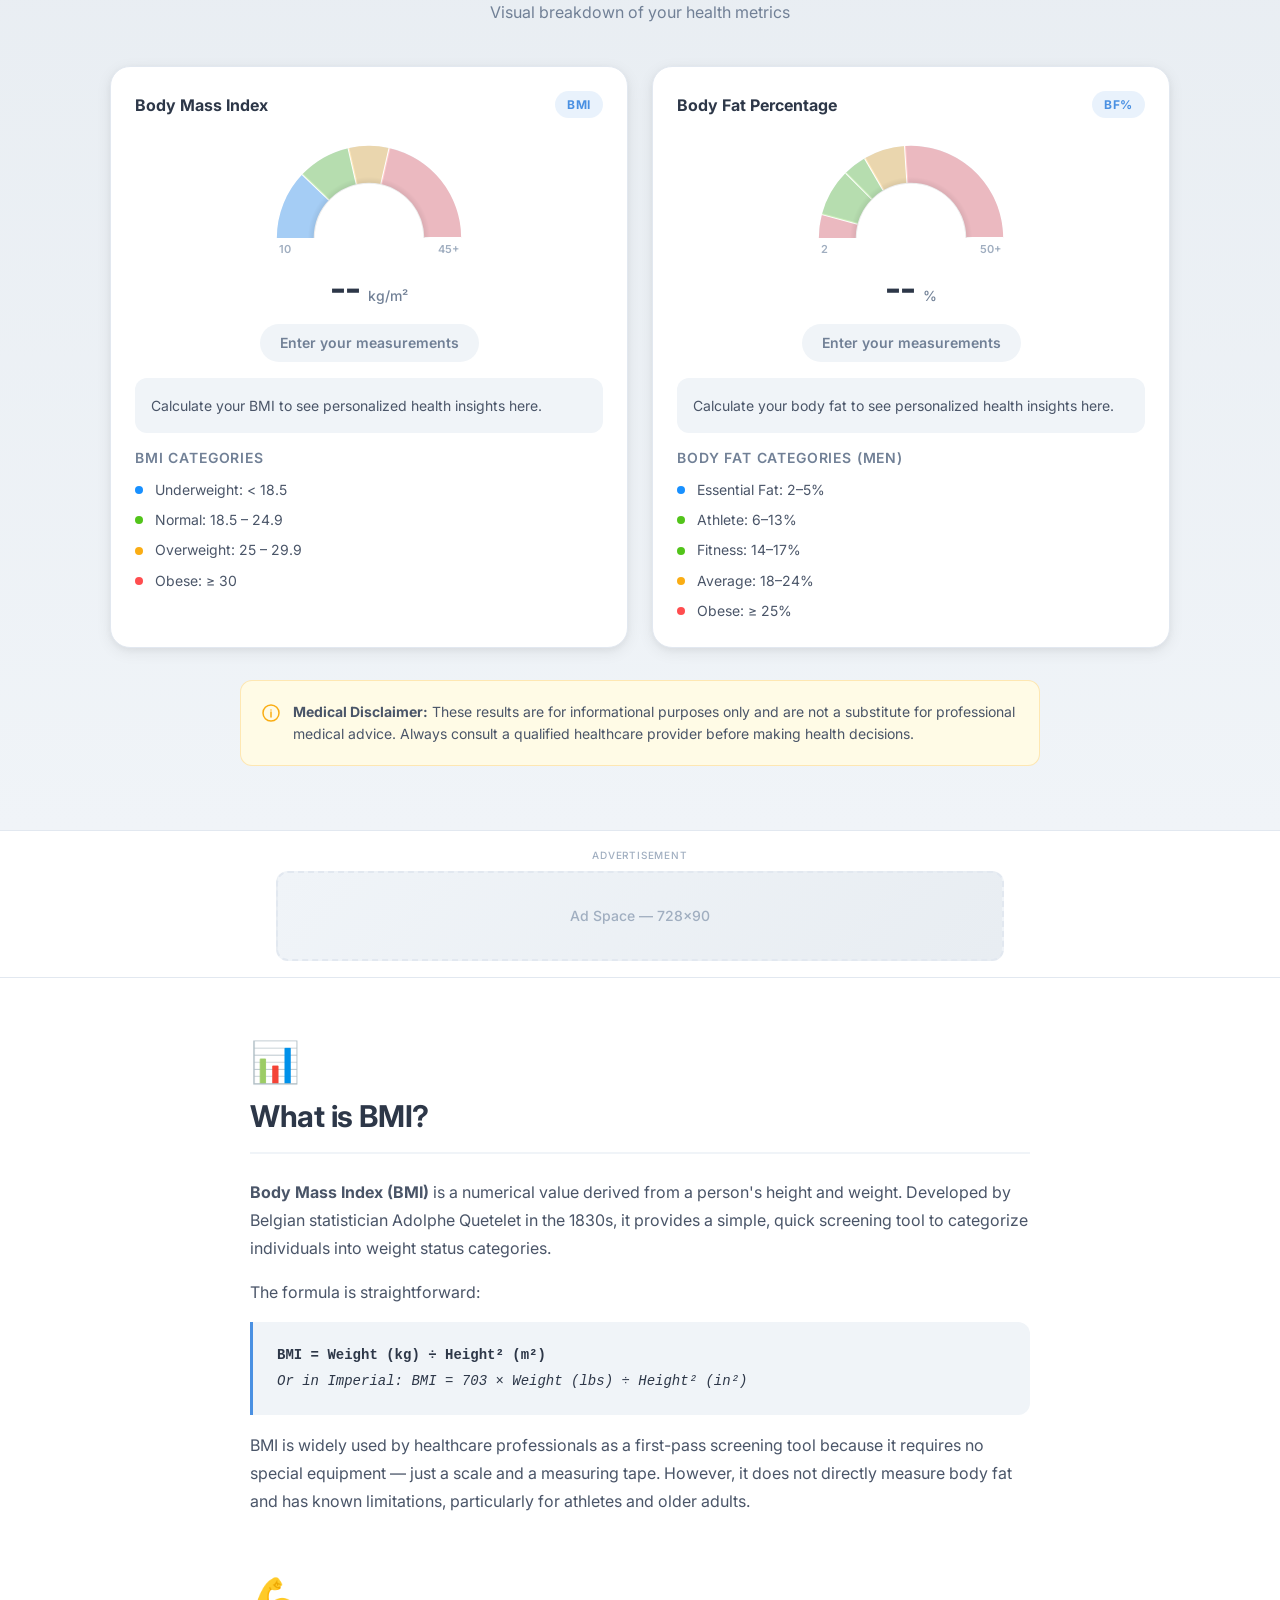
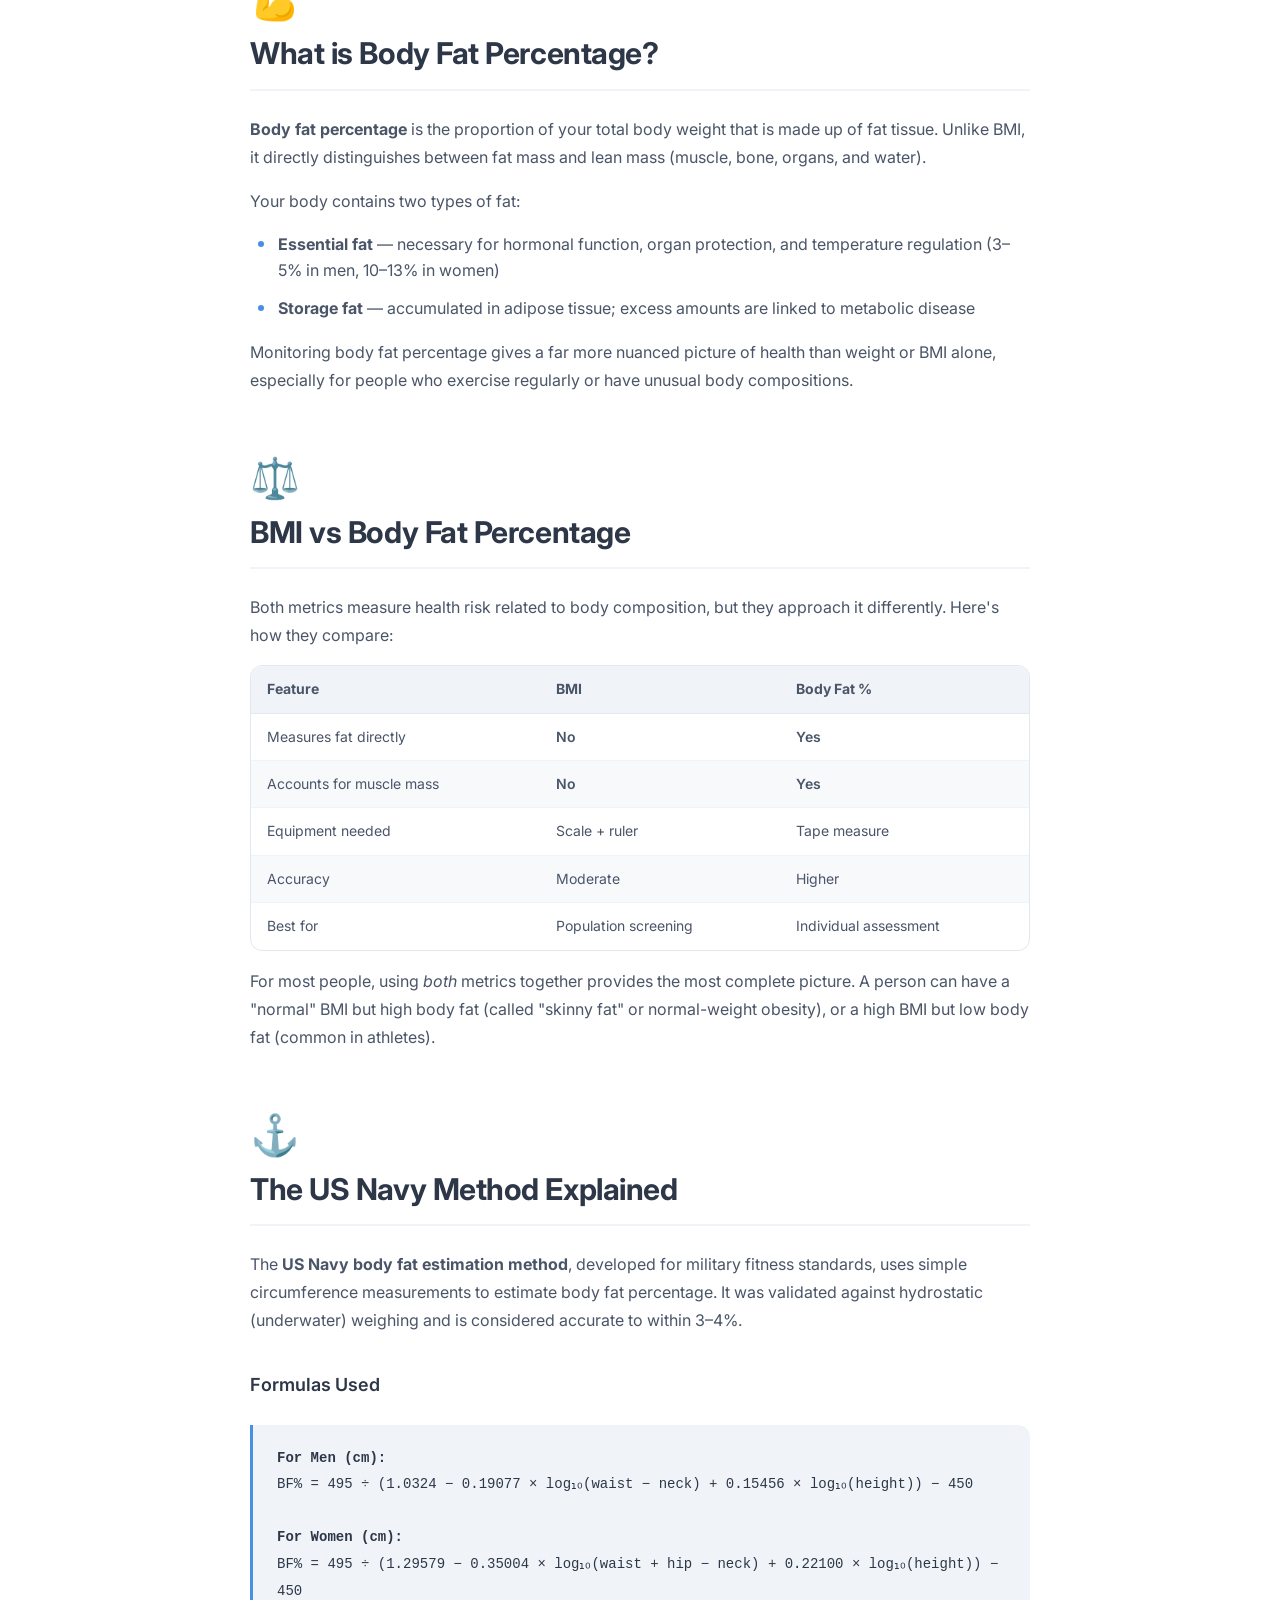
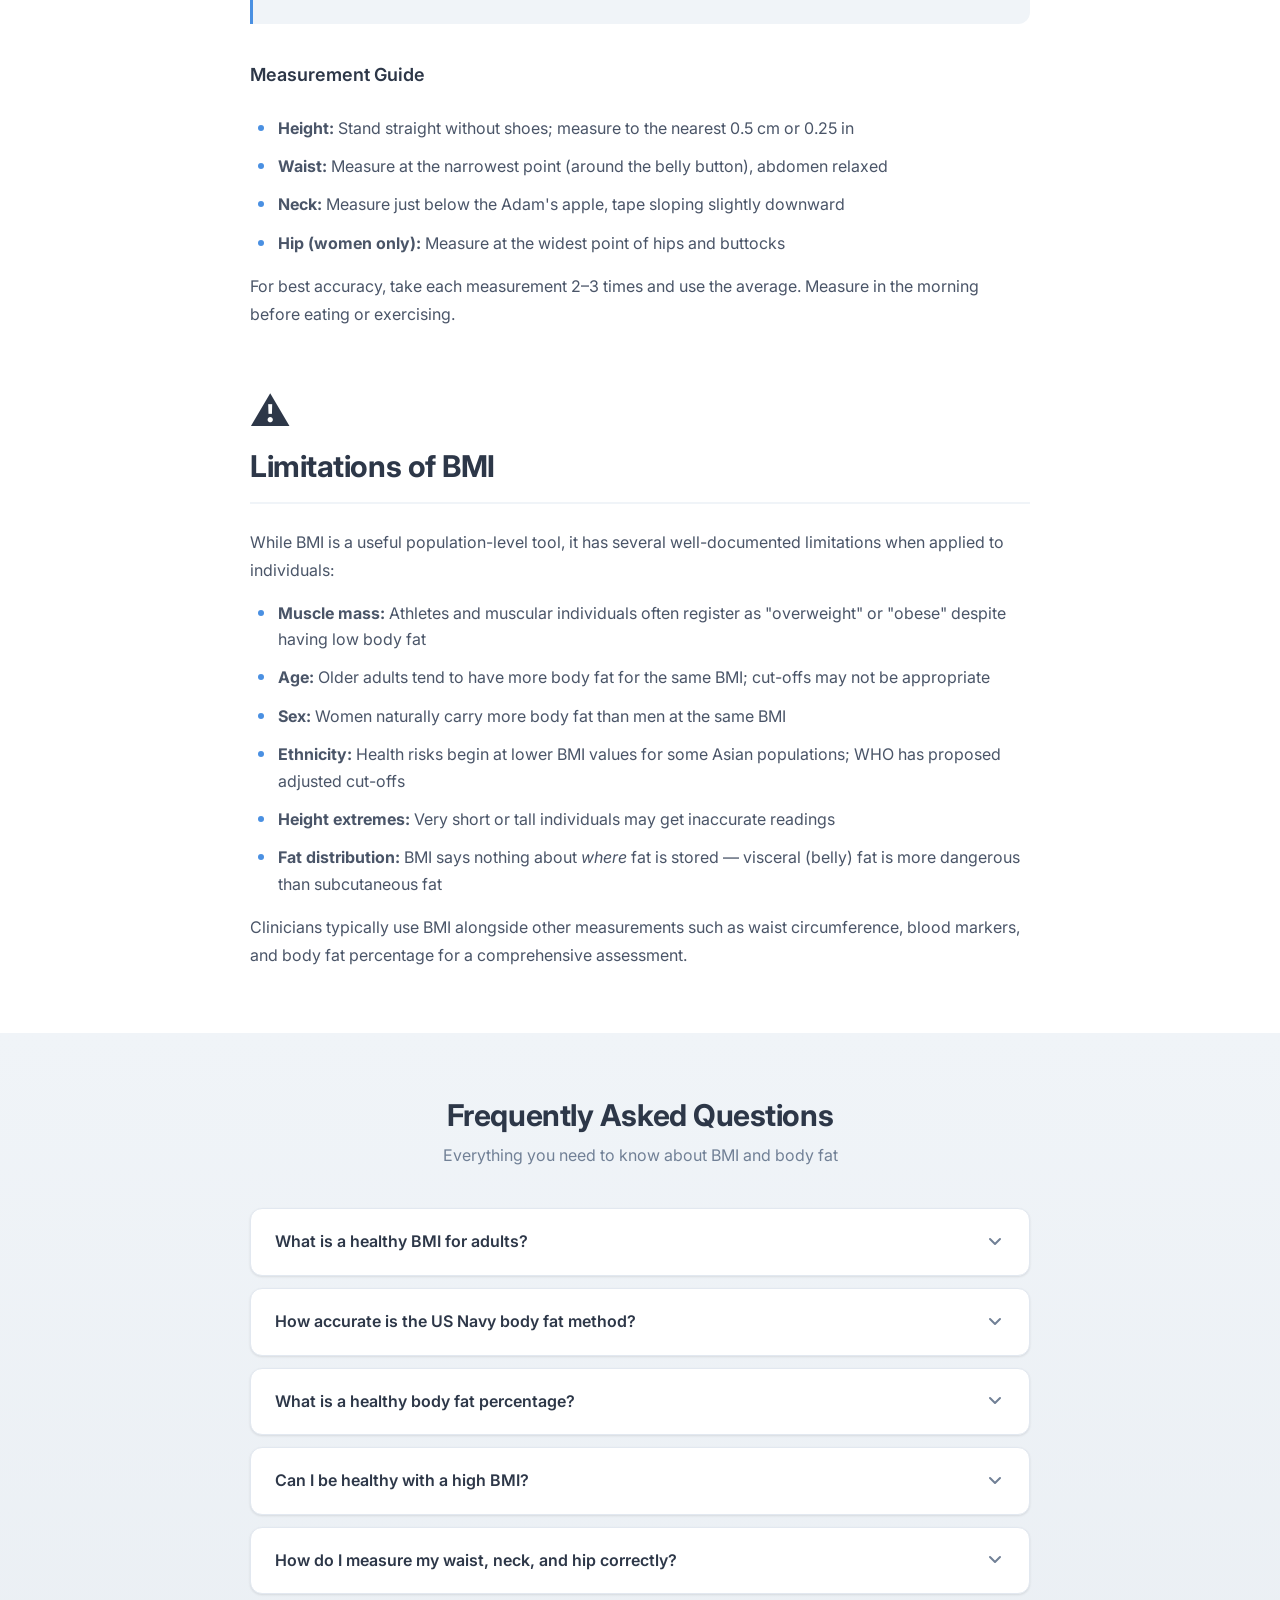
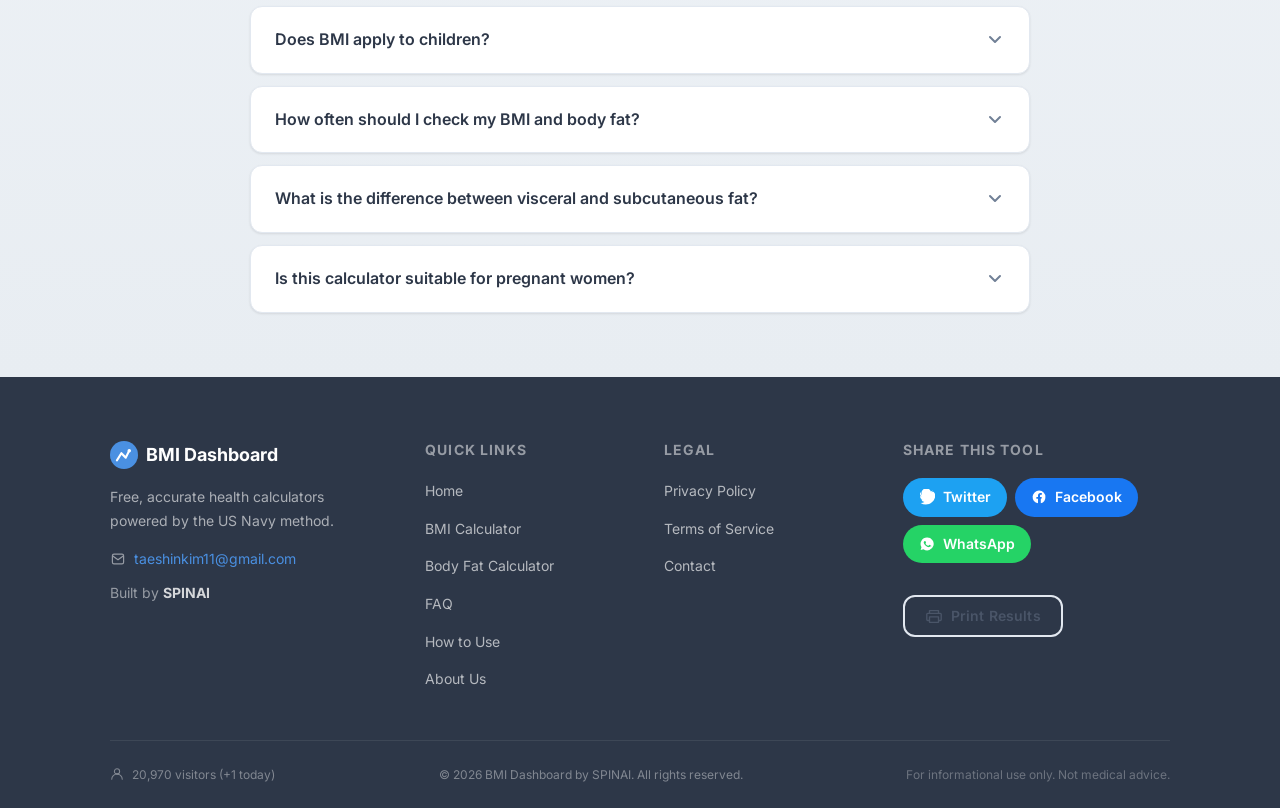
==== commit 0db5bb5a: "Add favicon, OG image, fix README structure, update sitemap dates - Created SVG favicon and OG previ" ====
--- a/index.html
+++ b/index.html
@@ -15,7 +15,7 @@
   <meta property="og:url" content="https://bmi-bodyfat.vercel.app/" />
   <meta property="og:title" content="Free BMI &amp; Body Fat Calculator — Accurate US Navy Method | BMI Dashboard" />
   <meta property="og:description" content="Calculate your BMI and body fat % instantly using the US Navy method. Free, accurate health tool with visual gauges and personalized insights." />
-  <meta property="og:image" content="https://bmi-bodyfat.vercel.app/og-image.png" />
+  <meta property="og:image" content="https://bmi-bodyfat.vercel.app/assets/og-image.svg" />
   <meta property="og:site_name" content="BMI Dashboard" />
 
   <!-- Twitter Card -->
@@ -23,9 +23,10 @@
   <meta name="twitter:site" content="@bmidashboard" />
   <meta name="twitter:title" content="Free BMI &amp; Body Fat Calculator — US Navy Method" />
   <meta name="twitter:description" content="Calculate your BMI and body fat % instantly. Free, accurate, and visual." />
-  <meta name="twitter:image" content="https://bmi-bodyfat.vercel.app/og-image.png" />
-
-  <!-- Manifest & Theme -->
+  <meta name="twitter:image" content="https://bmi-bodyfat.vercel.app/assets/og-image.svg" />
+
+  <!-- Favicon & Manifest -->
+  <link rel="icon" href="favicon.svg" type="image/svg+xml" />
   <link rel="manifest" href="manifest.json" />
   <meta name="theme-color" content="#4A90E2" />
   <meta name="robots" content="index, follow" />
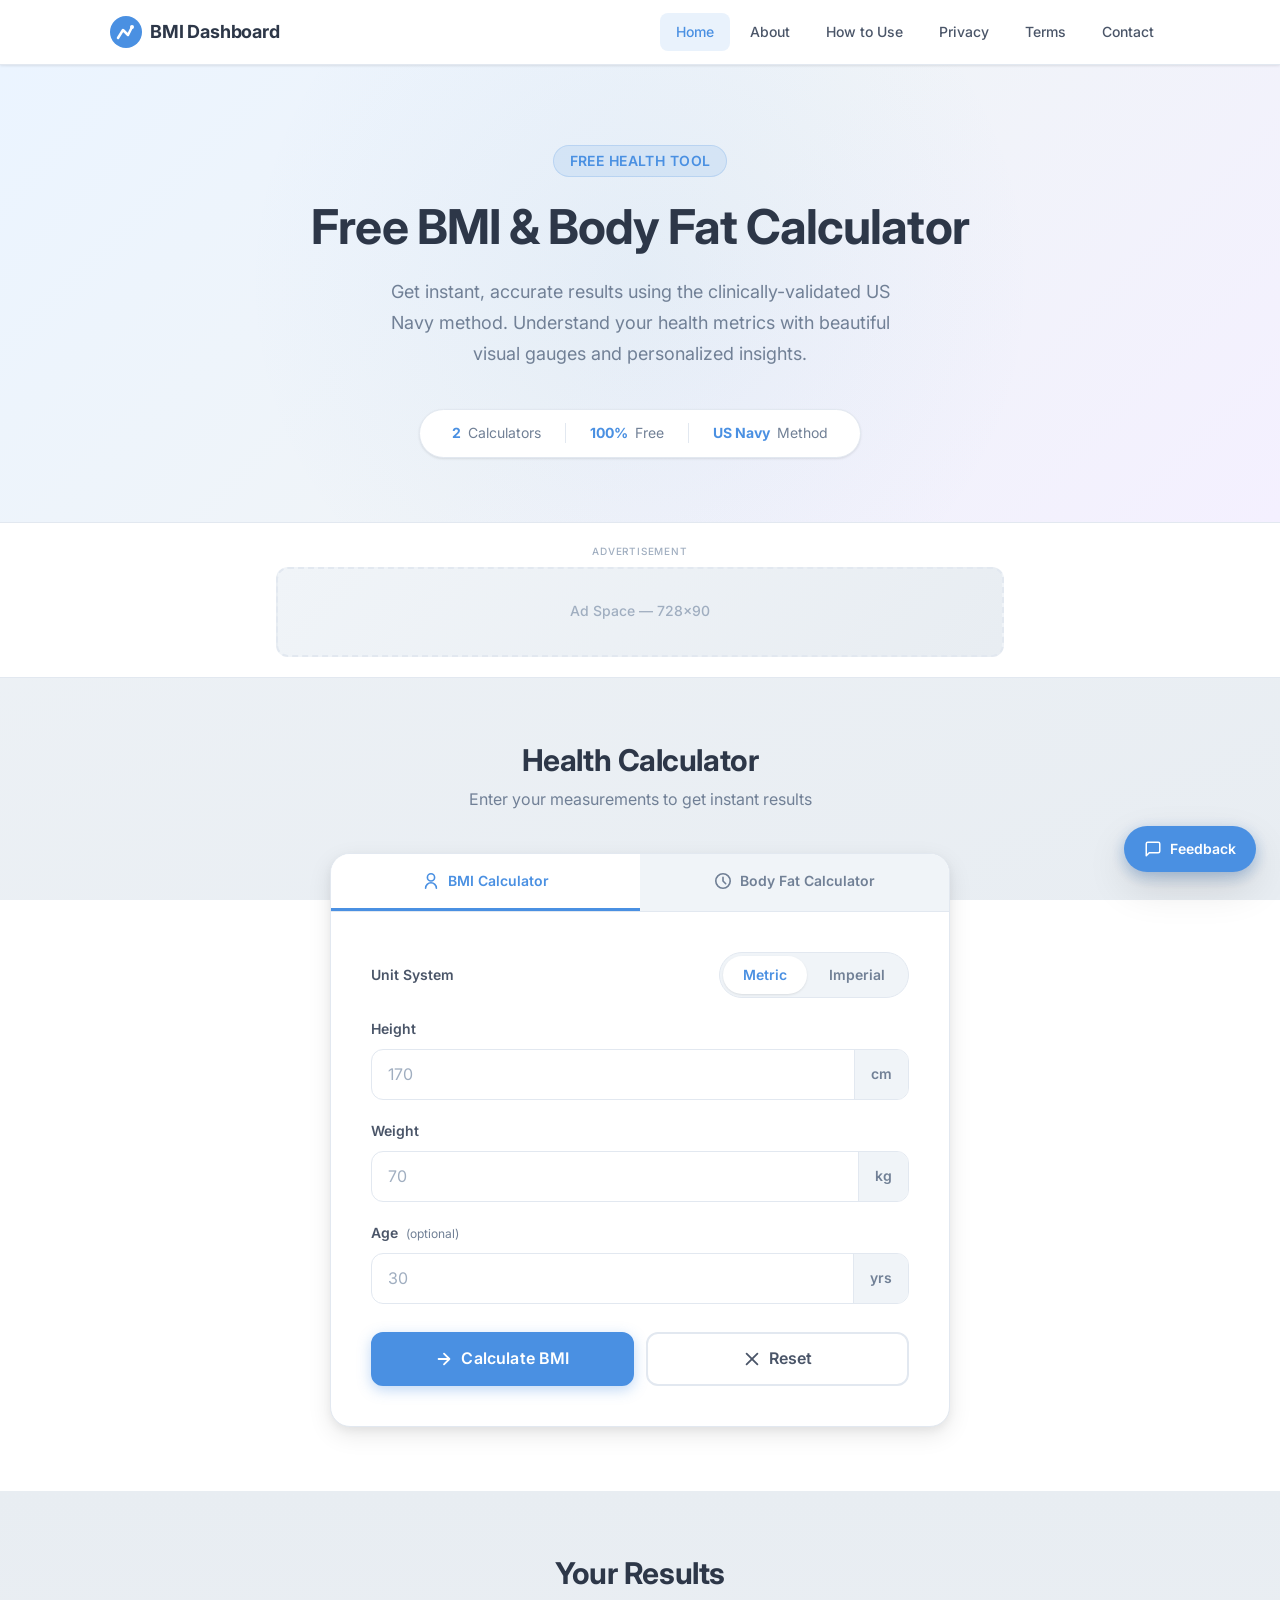
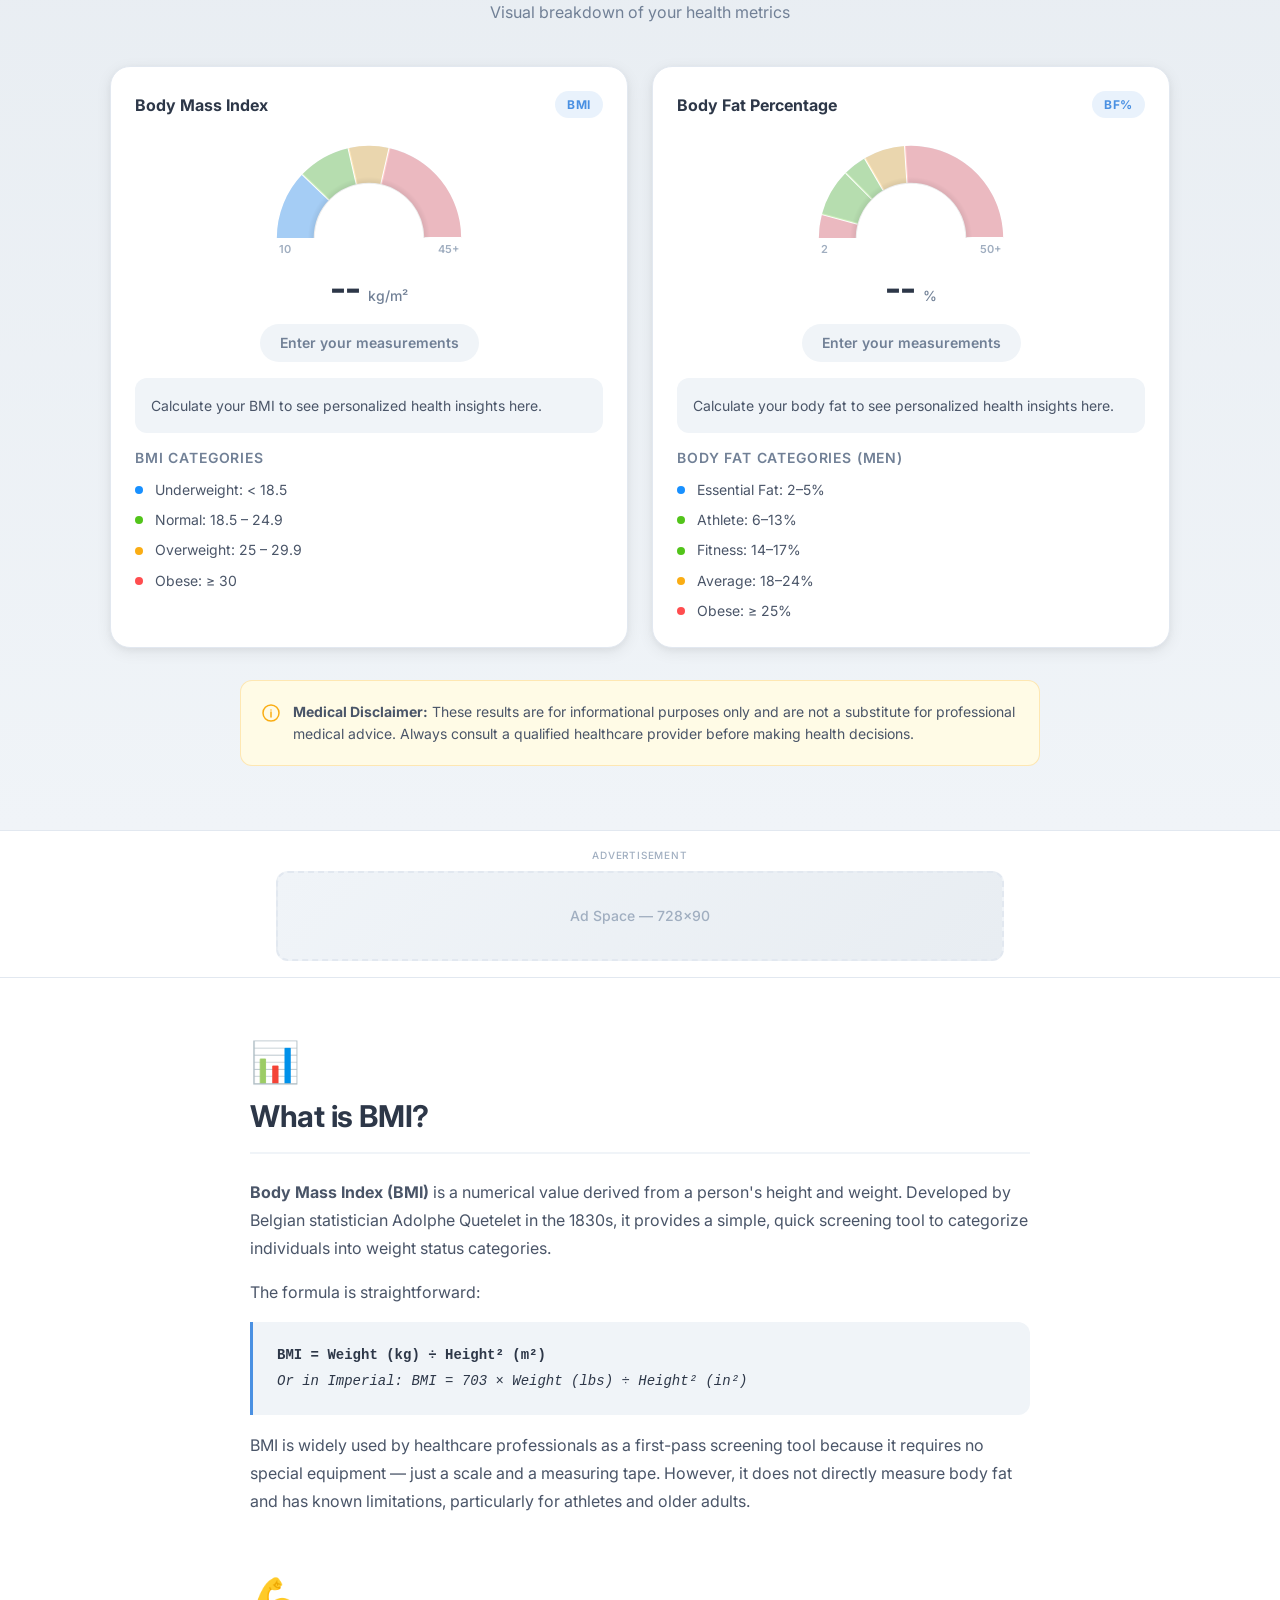
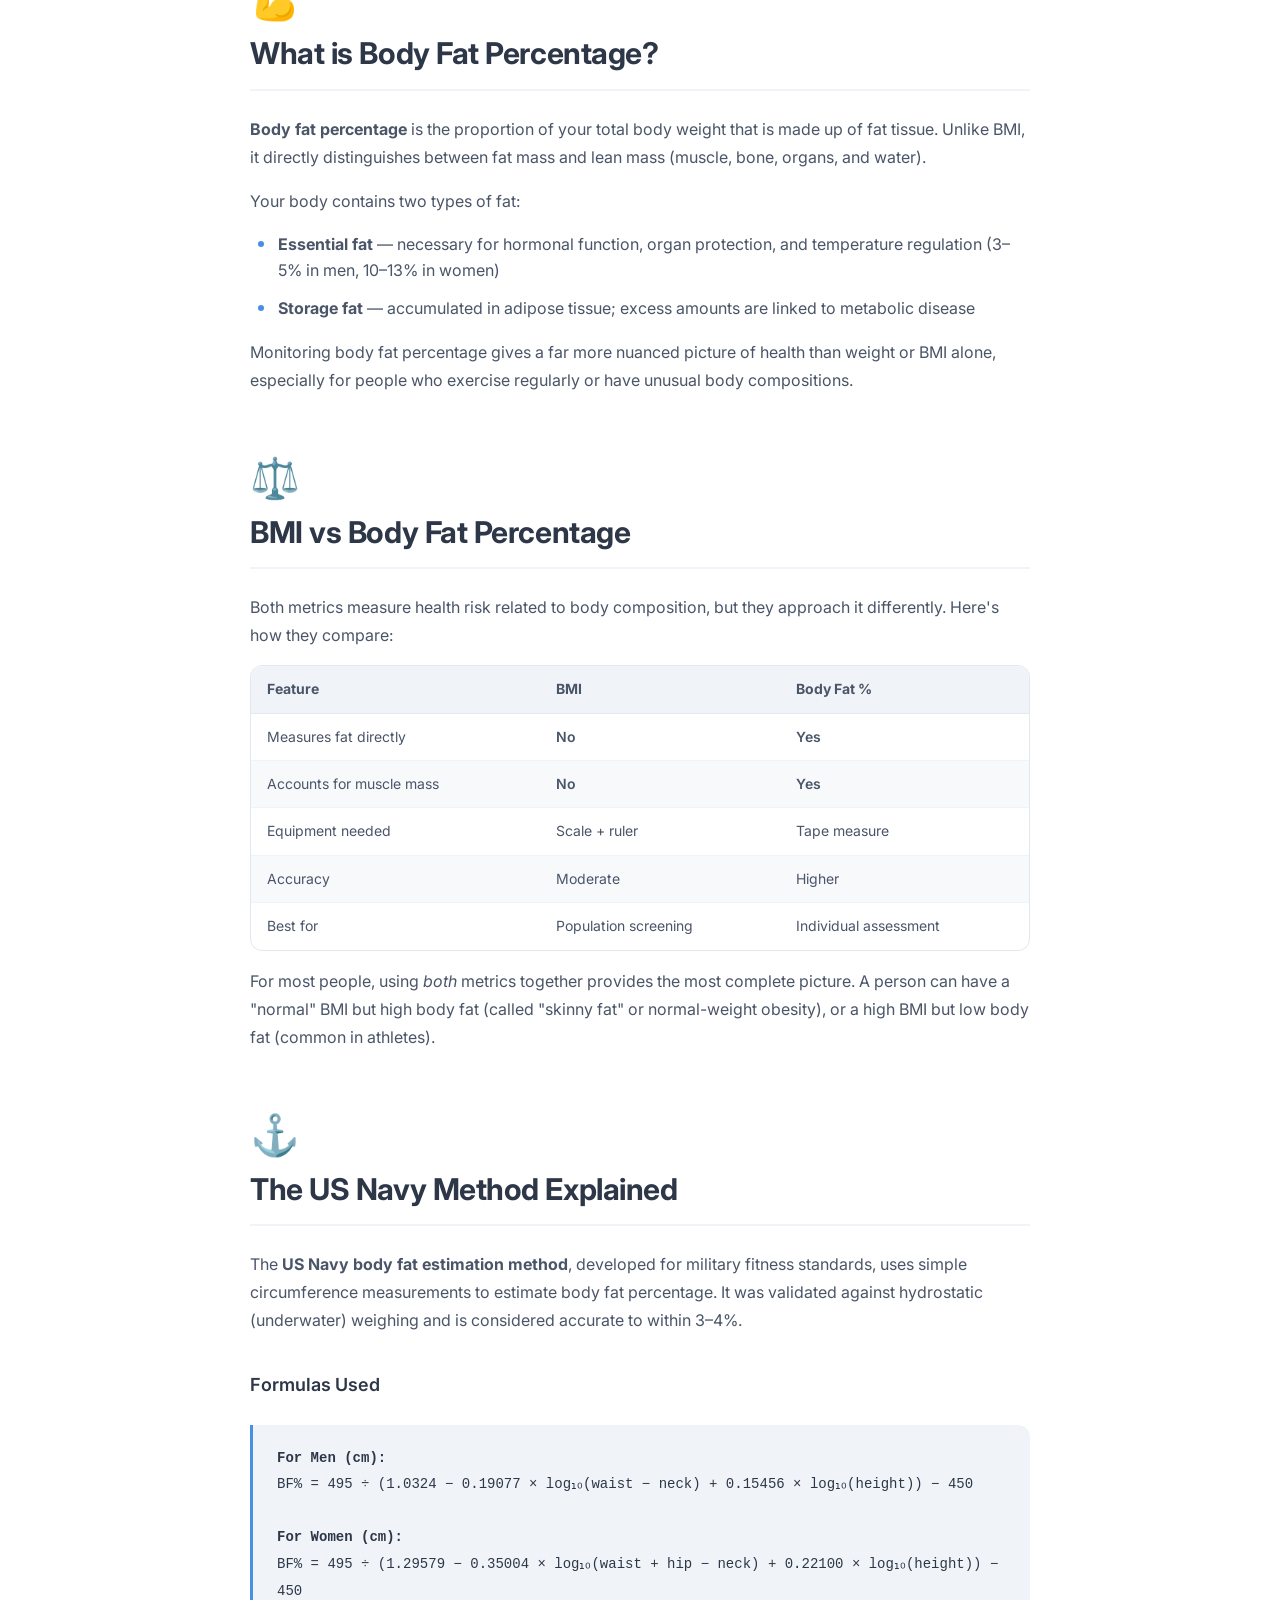
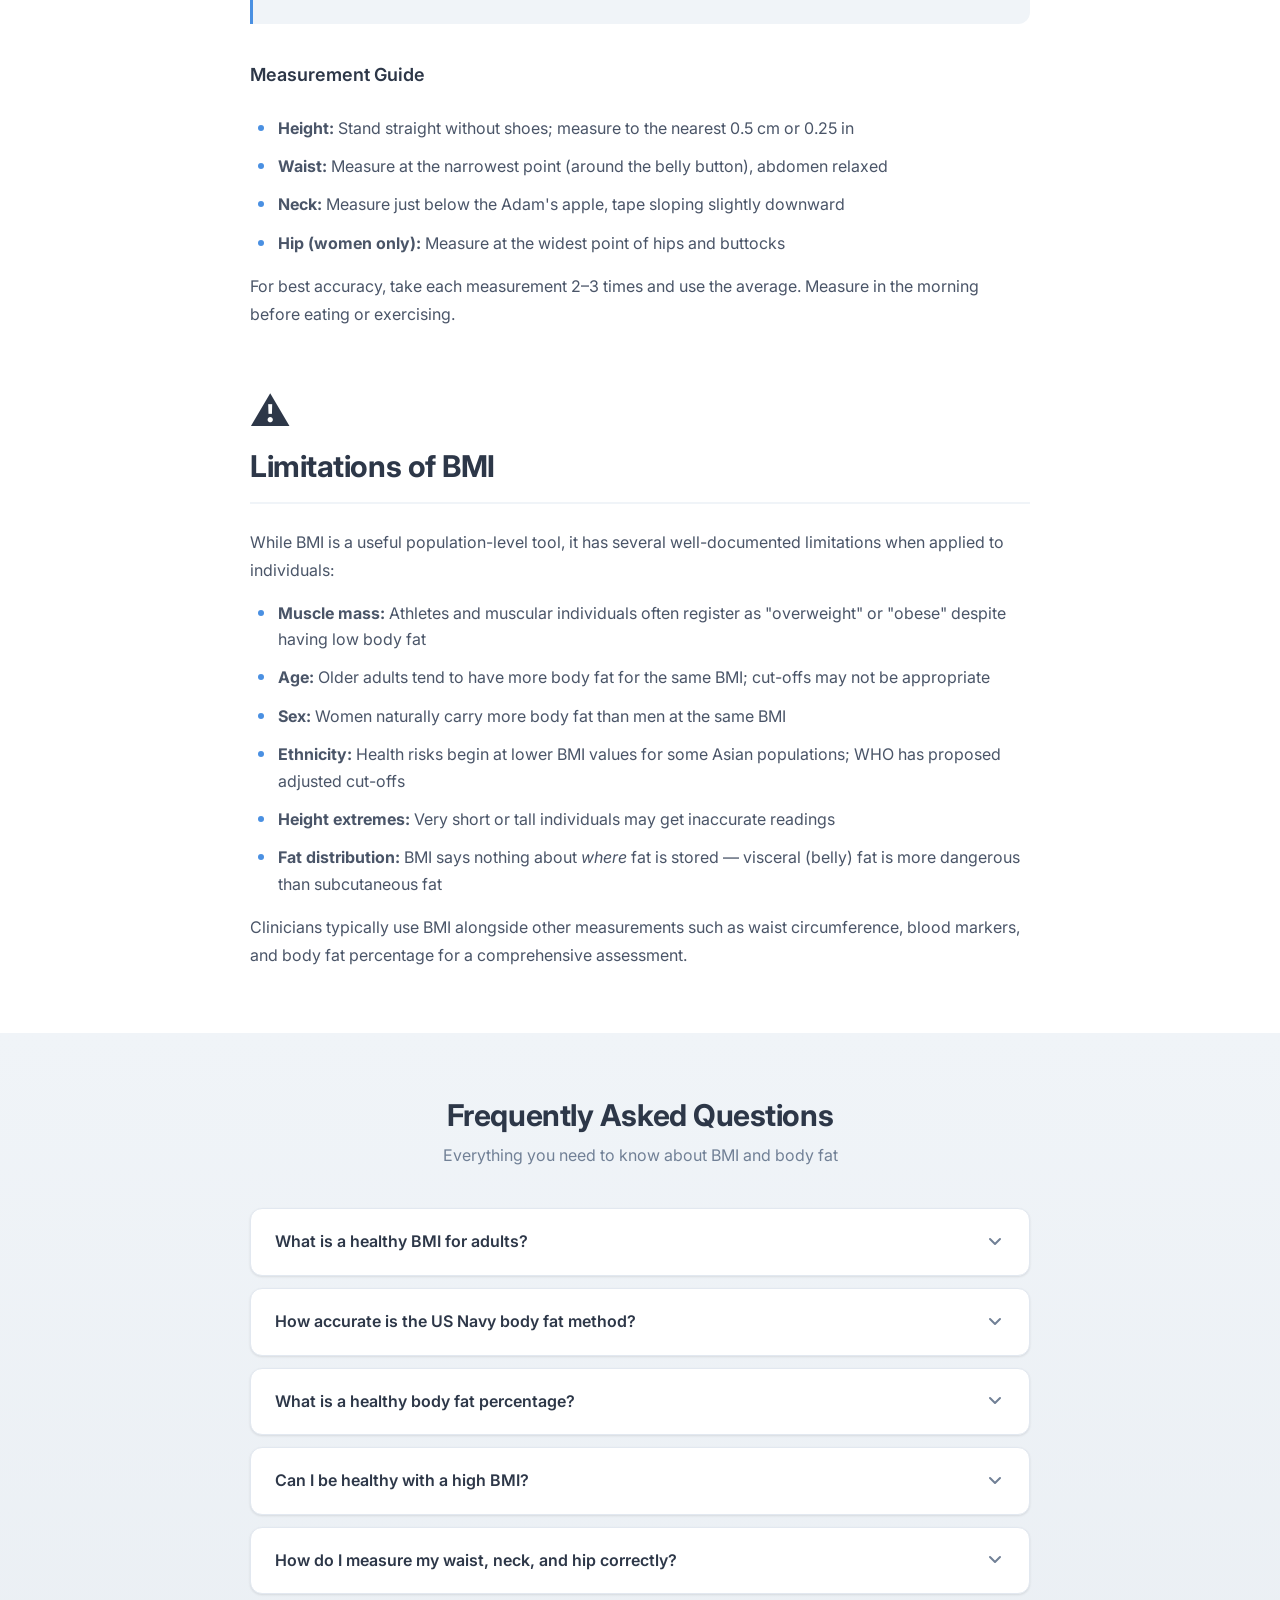
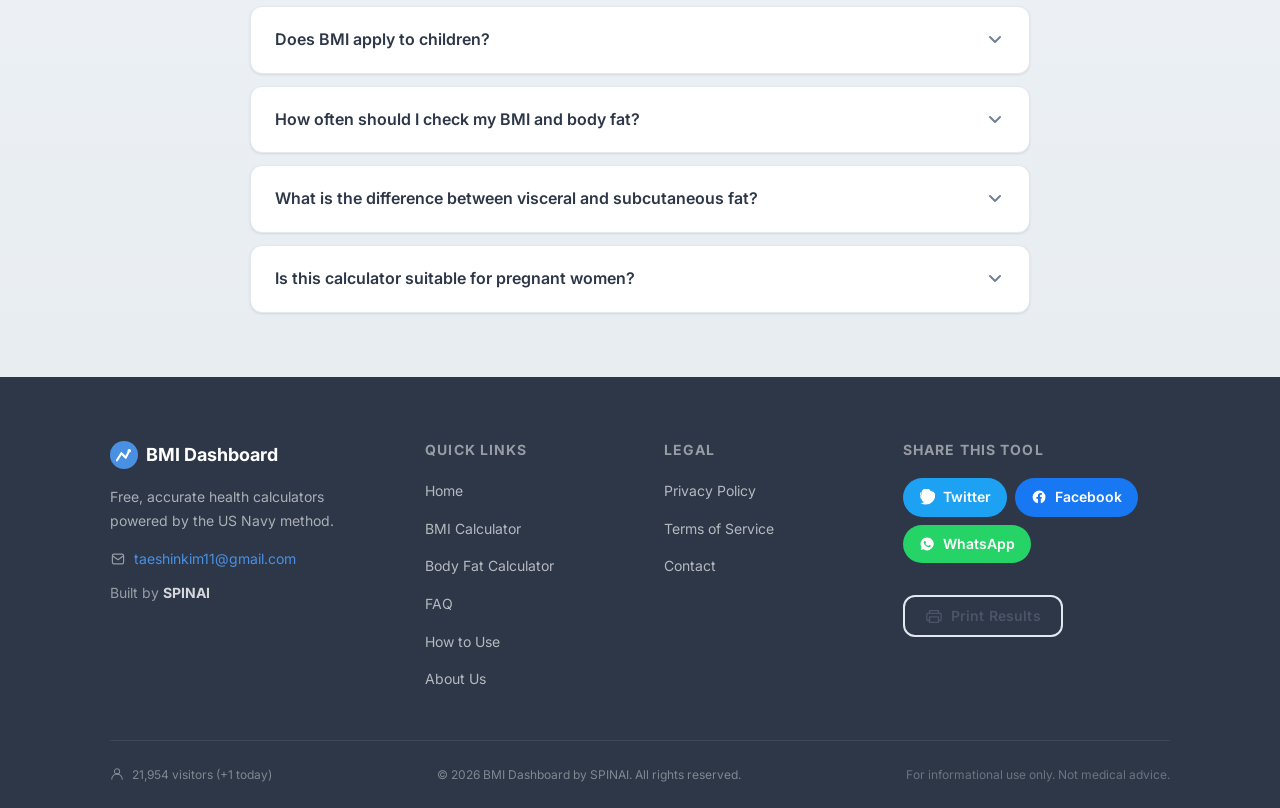
==== commit 9887a5f7: "feat: AdSense ads.txt + i18n + content updates" ====
--- a/index.html
+++ b/index.html
@@ -3,6 +3,7 @@
 <head>
   <meta charset="UTF-8" />
   <meta name="viewport" content="width=device-width, initial-scale=1.0" />
+  <meta name="google-site-verification" content="WddgcbVJsL2BGHNAje5m6DK56IcR0Mw5UOqozI2Xtrc" />
 
   <!-- Primary SEO -->
   <title>Free BMI &amp; Body Fat Calculator — Accurate US Navy Method | BMI Dashboard</title>
@@ -30,6 +31,17 @@
   <link rel="manifest" href="manifest.json" />
   <meta name="theme-color" content="#4A90E2" />
   <meta name="robots" content="index, follow" />
+
+  <!-- hreflang -->
+  <link rel="alternate" hreflang="en" href="https://bmi-bodyfat.vercel.app/" />
+  <link rel="alternate" hreflang="ko" href="https://bmi-bodyfat.vercel.app/" />
+  <link rel="alternate" hreflang="ja" href="https://bmi-bodyfat.vercel.app/" />
+  <link rel="alternate" hreflang="zh" href="https://bmi-bodyfat.vercel.app/" />
+  <link rel="alternate" hreflang="es" href="https://bmi-bodyfat.vercel.app/" />
+  <link rel="alternate" hreflang="fr" href="https://bmi-bodyfat.vercel.app/" />
+  <link rel="alternate" hreflang="de" href="https://bmi-bodyfat.vercel.app/" />
+  <link rel="alternate" hreflang="pt" href="https://bmi-bodyfat.vercel.app/" />
+  <link rel="alternate" hreflang="x-default" href="https://bmi-bodyfat.vercel.app/" />
 
   <!-- Preconnect -->
   <link rel="preconnect" href="https://fonts.googleapis.com" />
@@ -131,7 +143,8 @@
     ]
   }
   </script>
-</head>
+  <script async src="https://pagead2.googlesyndication.com/pagead/js/adsbygoogle.js?client=ca-pub-7098271335538021" crossorigin="anonymous"></script>
+  </head>
 <body>
 
   <!-- ===== NAVBAR ===== -->
@@ -1003,5 +1016,6 @@
   <script src="js/data-collector.js" defer></script>
   <script src="js/counter.js" defer></script>
   <script src="js/feedback.js" defer></script>
+  <script src="js/i18n.js" defer></script>
 </body>
 </html>
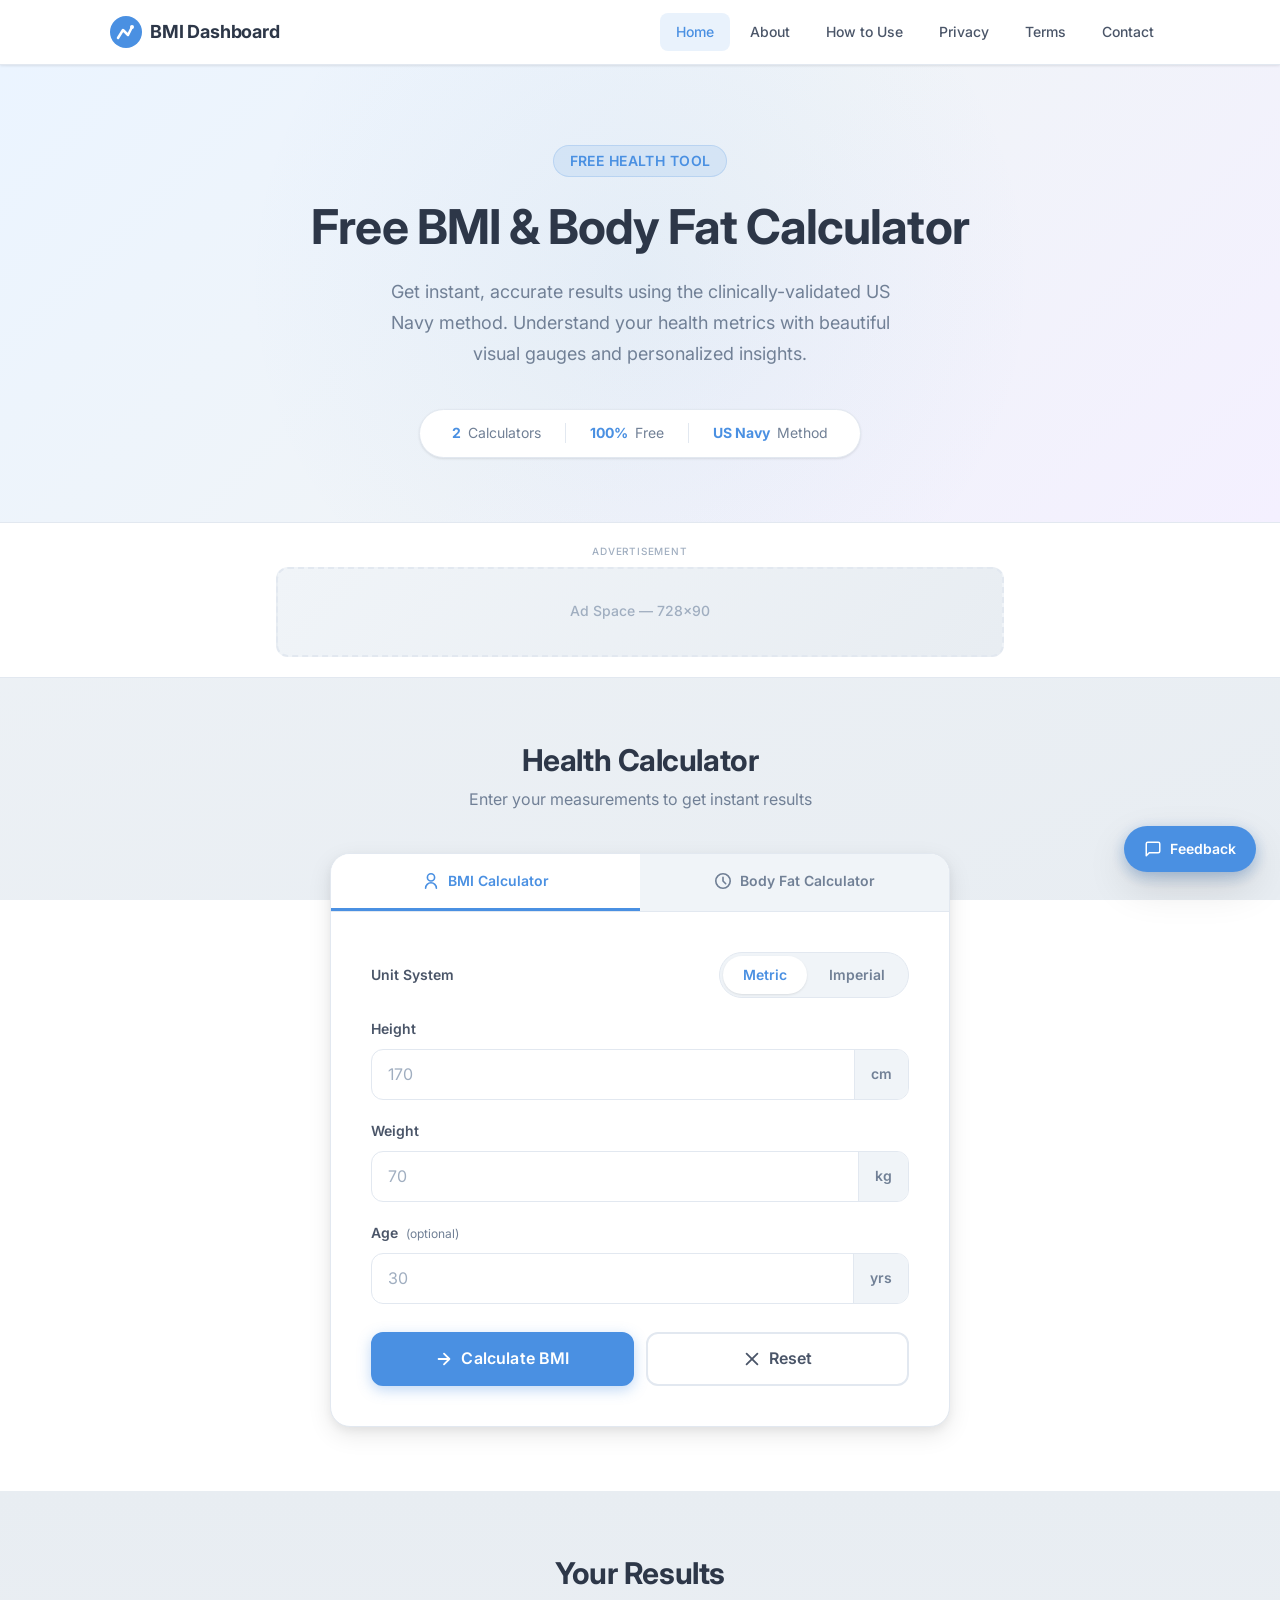
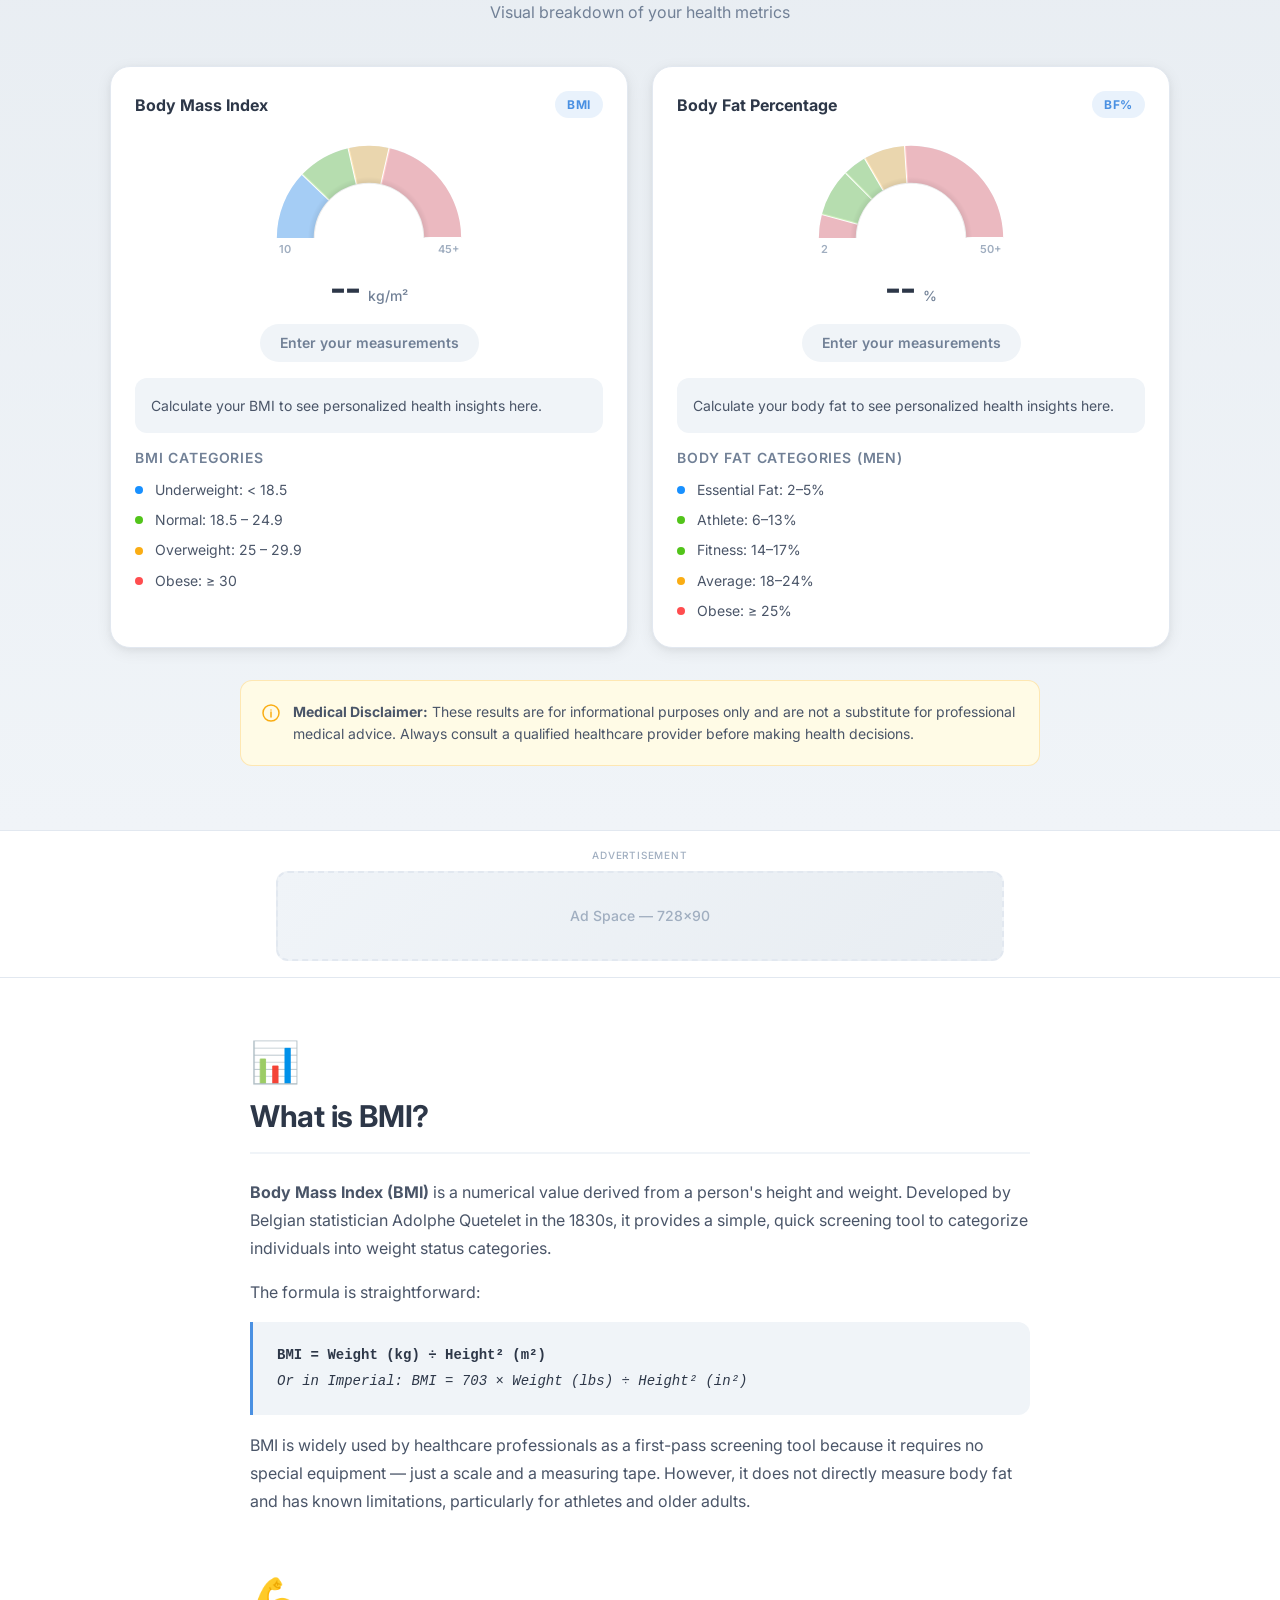
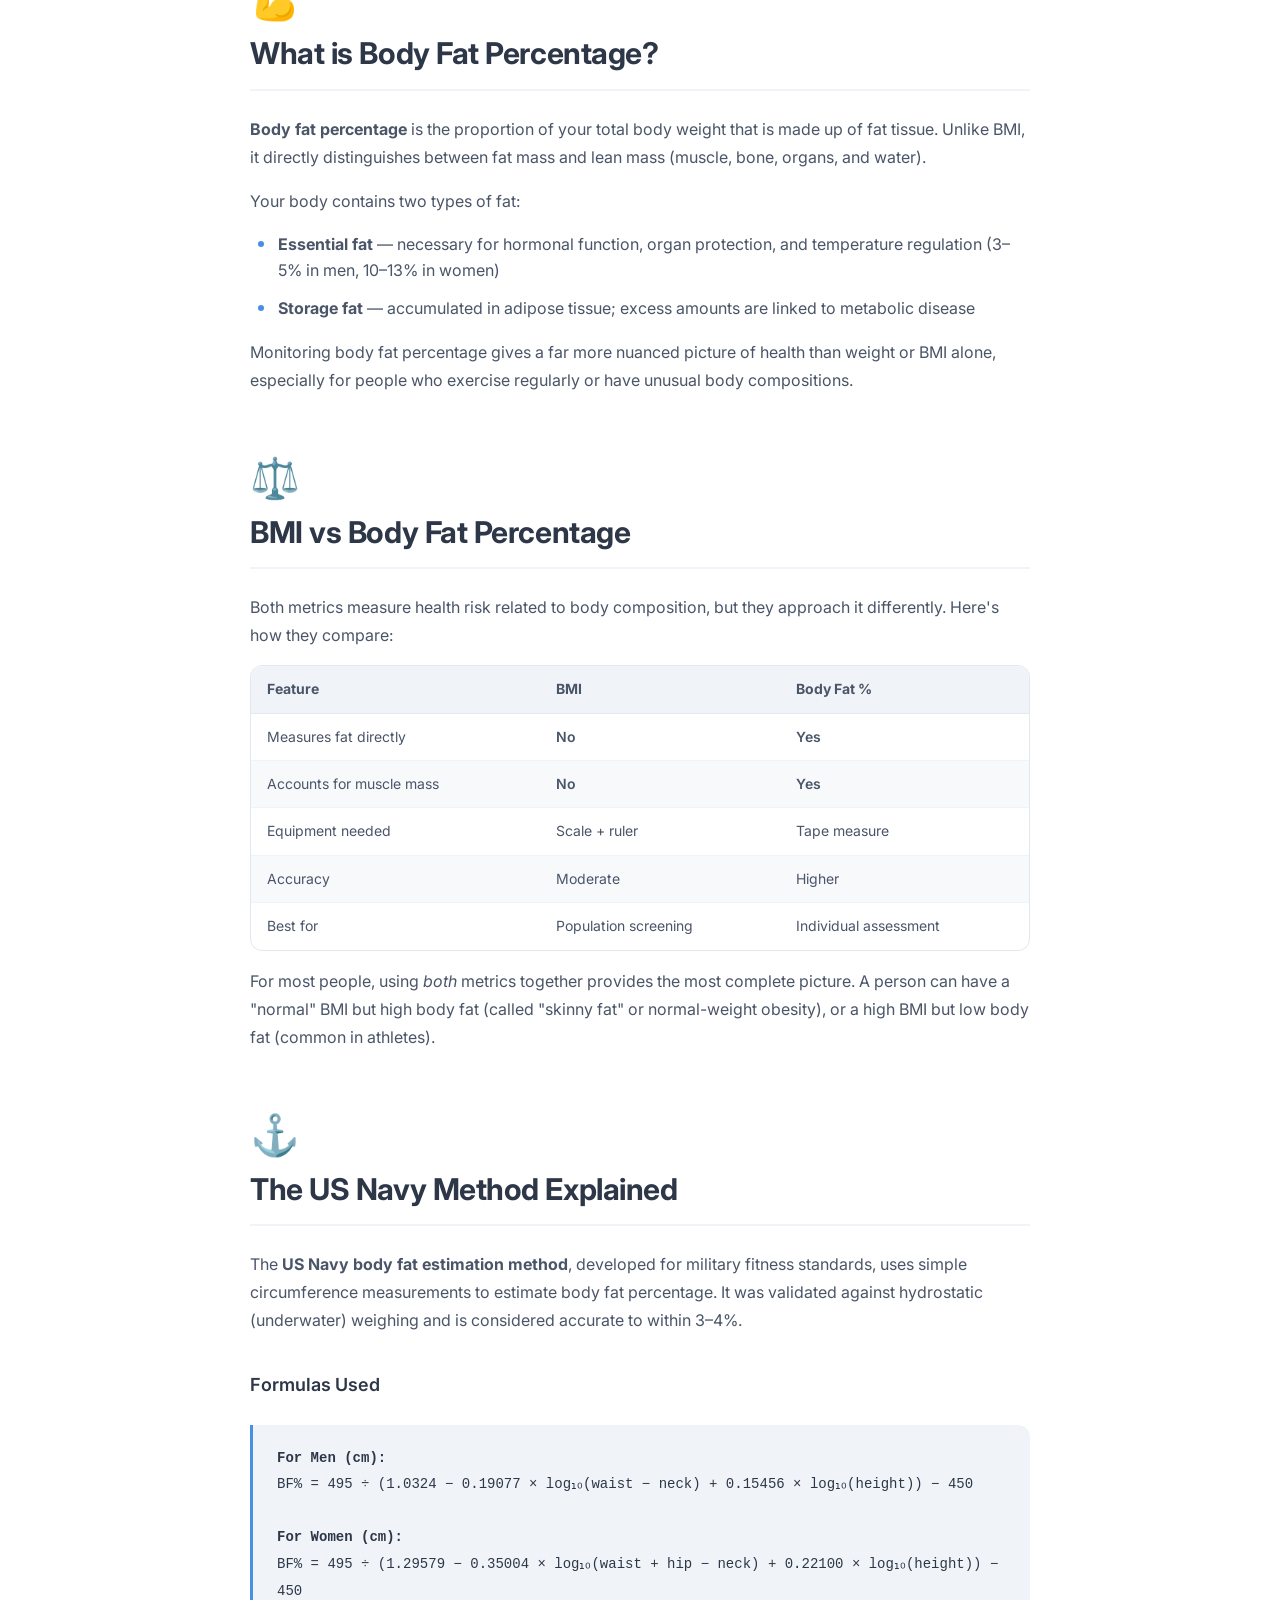
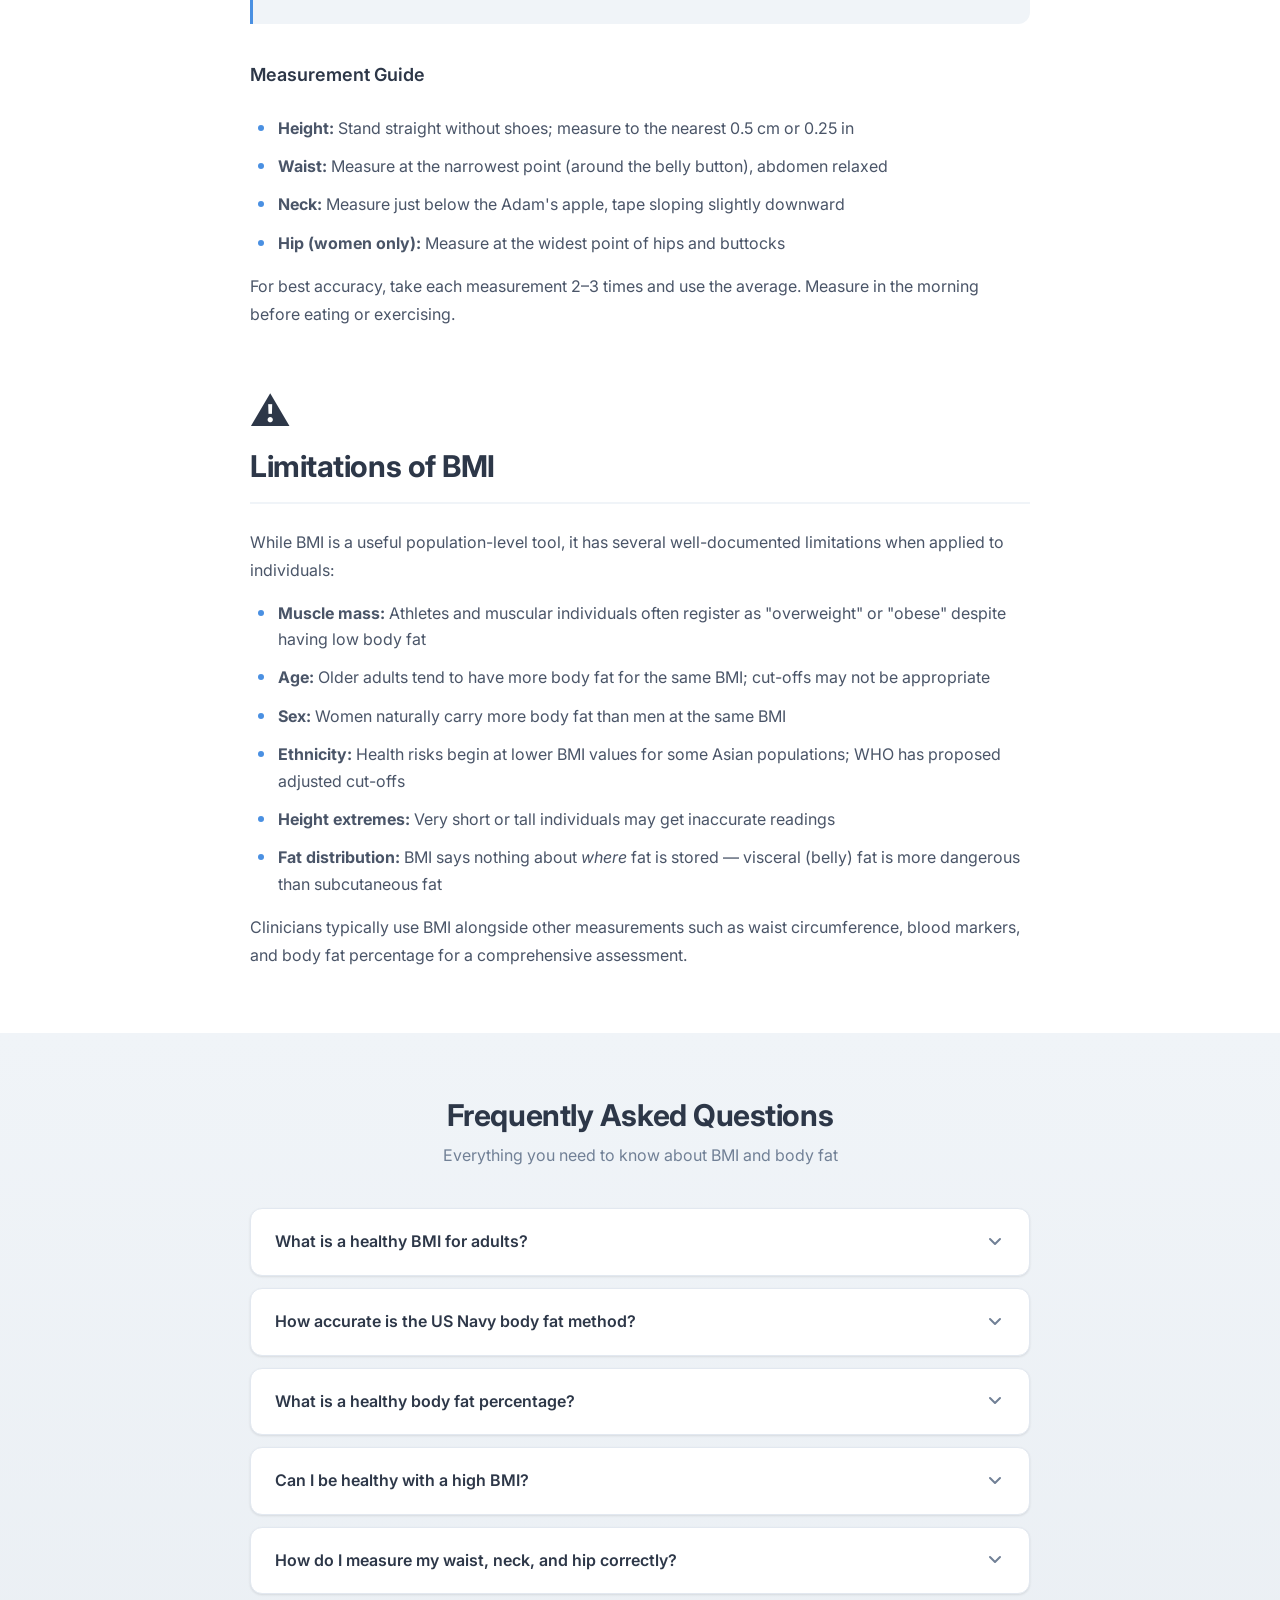
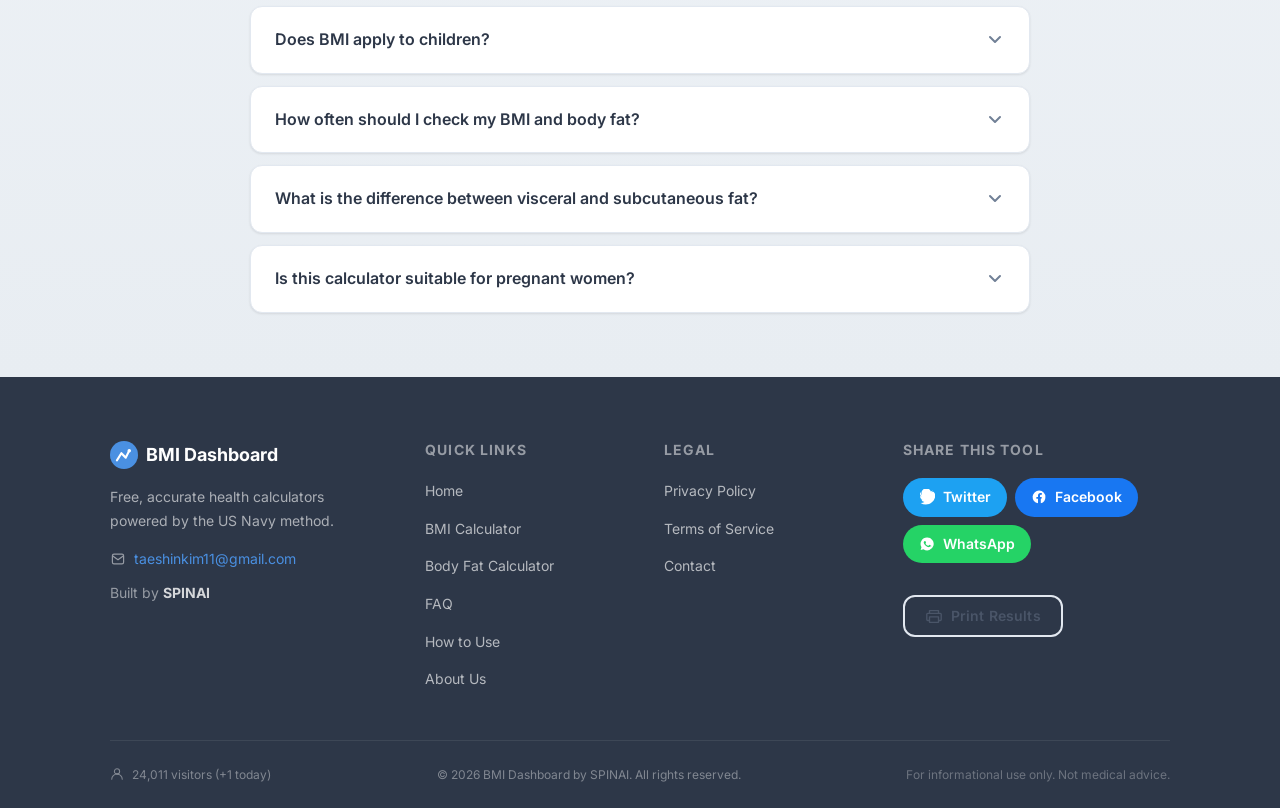
==== commit 107bc307: "feat: add AdSense account meta tag" ====
--- a/index.html
+++ b/index.html
@@ -5,6 +5,7 @@
   <meta name="viewport" content="width=device-width, initial-scale=1.0" />
   <meta name="google-site-verification" content="WddgcbVJsL2BGHNAje5m6DK56IcR0Mw5UOqozI2Xtrc" />
 
+  <meta name="google-adsense-account" content="ca-pub-7098271335538021">
   <!-- Primary SEO -->
   <title>Free BMI &amp; Body Fat Calculator — Accurate US Navy Method | BMI Dashboard</title>
   <meta name="description" content="Calculate your BMI and body fat % instantly using the US Navy method. Free, accurate health tool with visual gauges and personalized insights." />
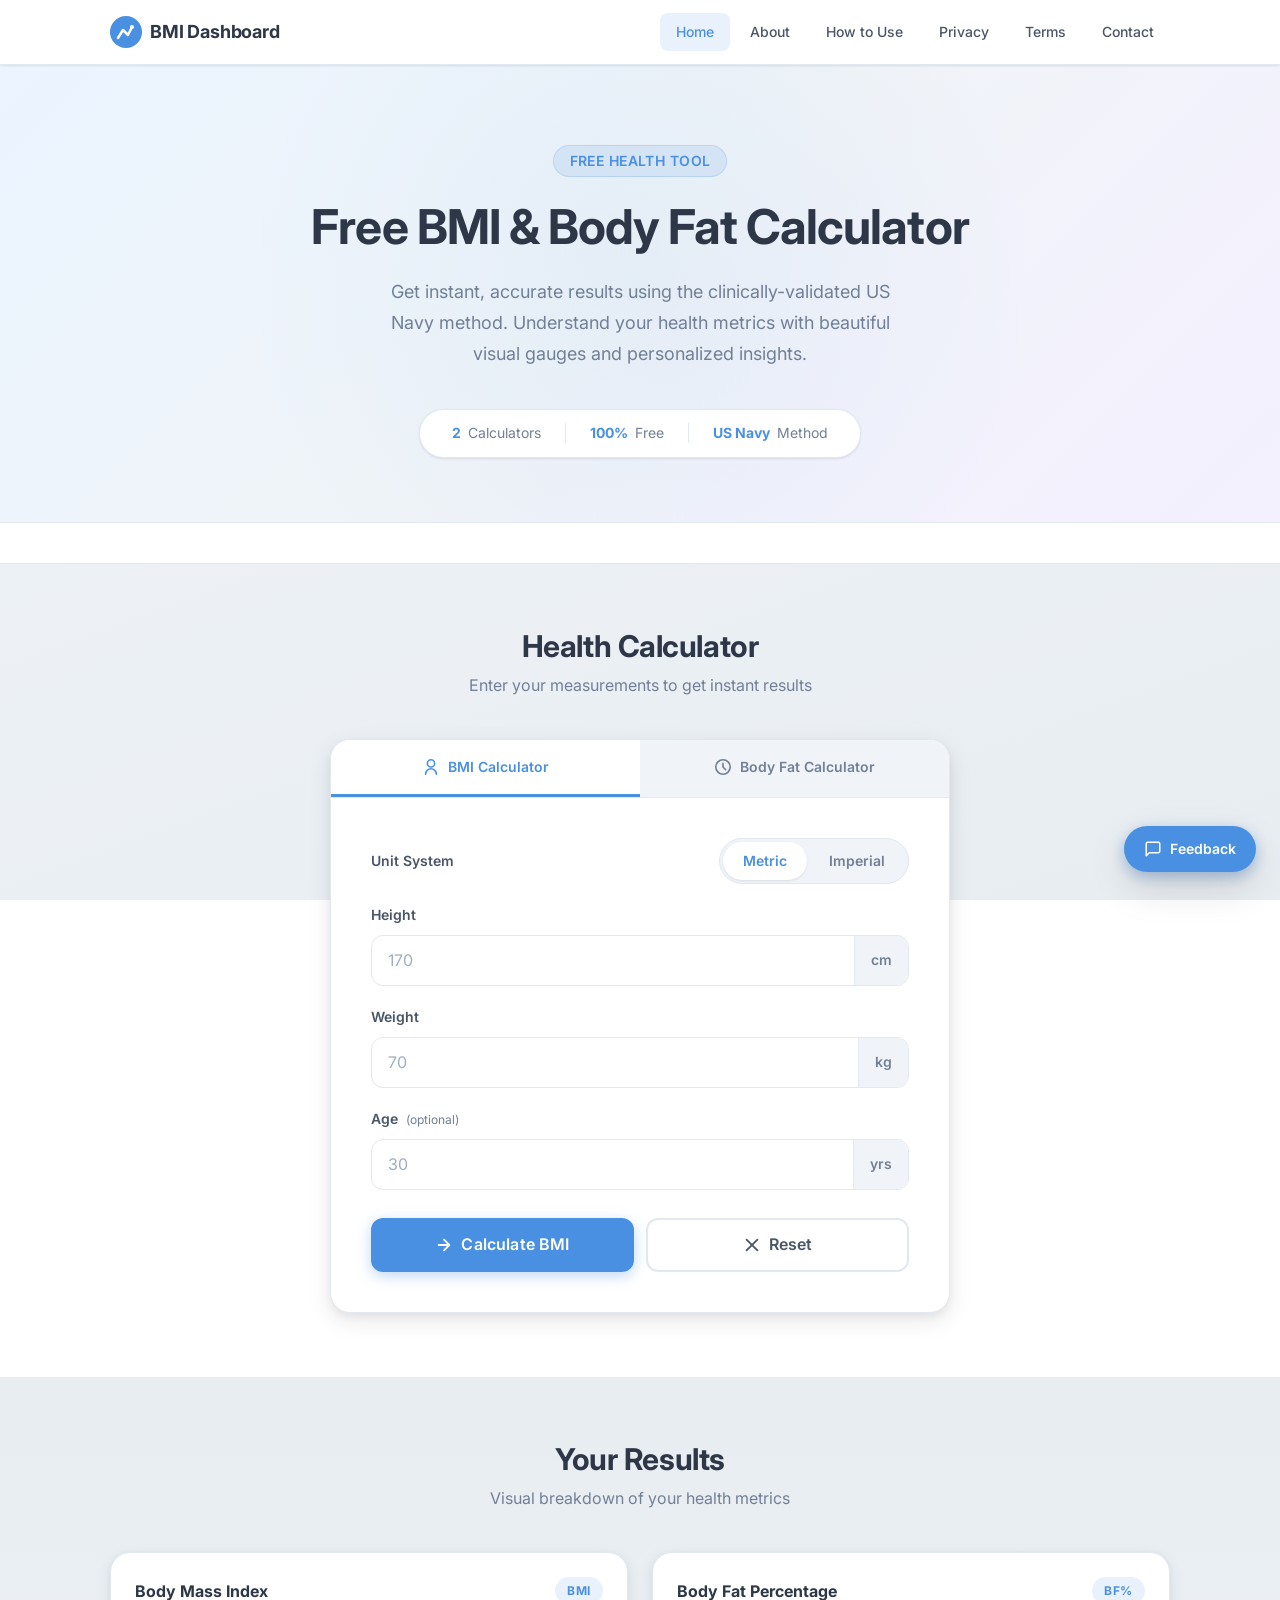
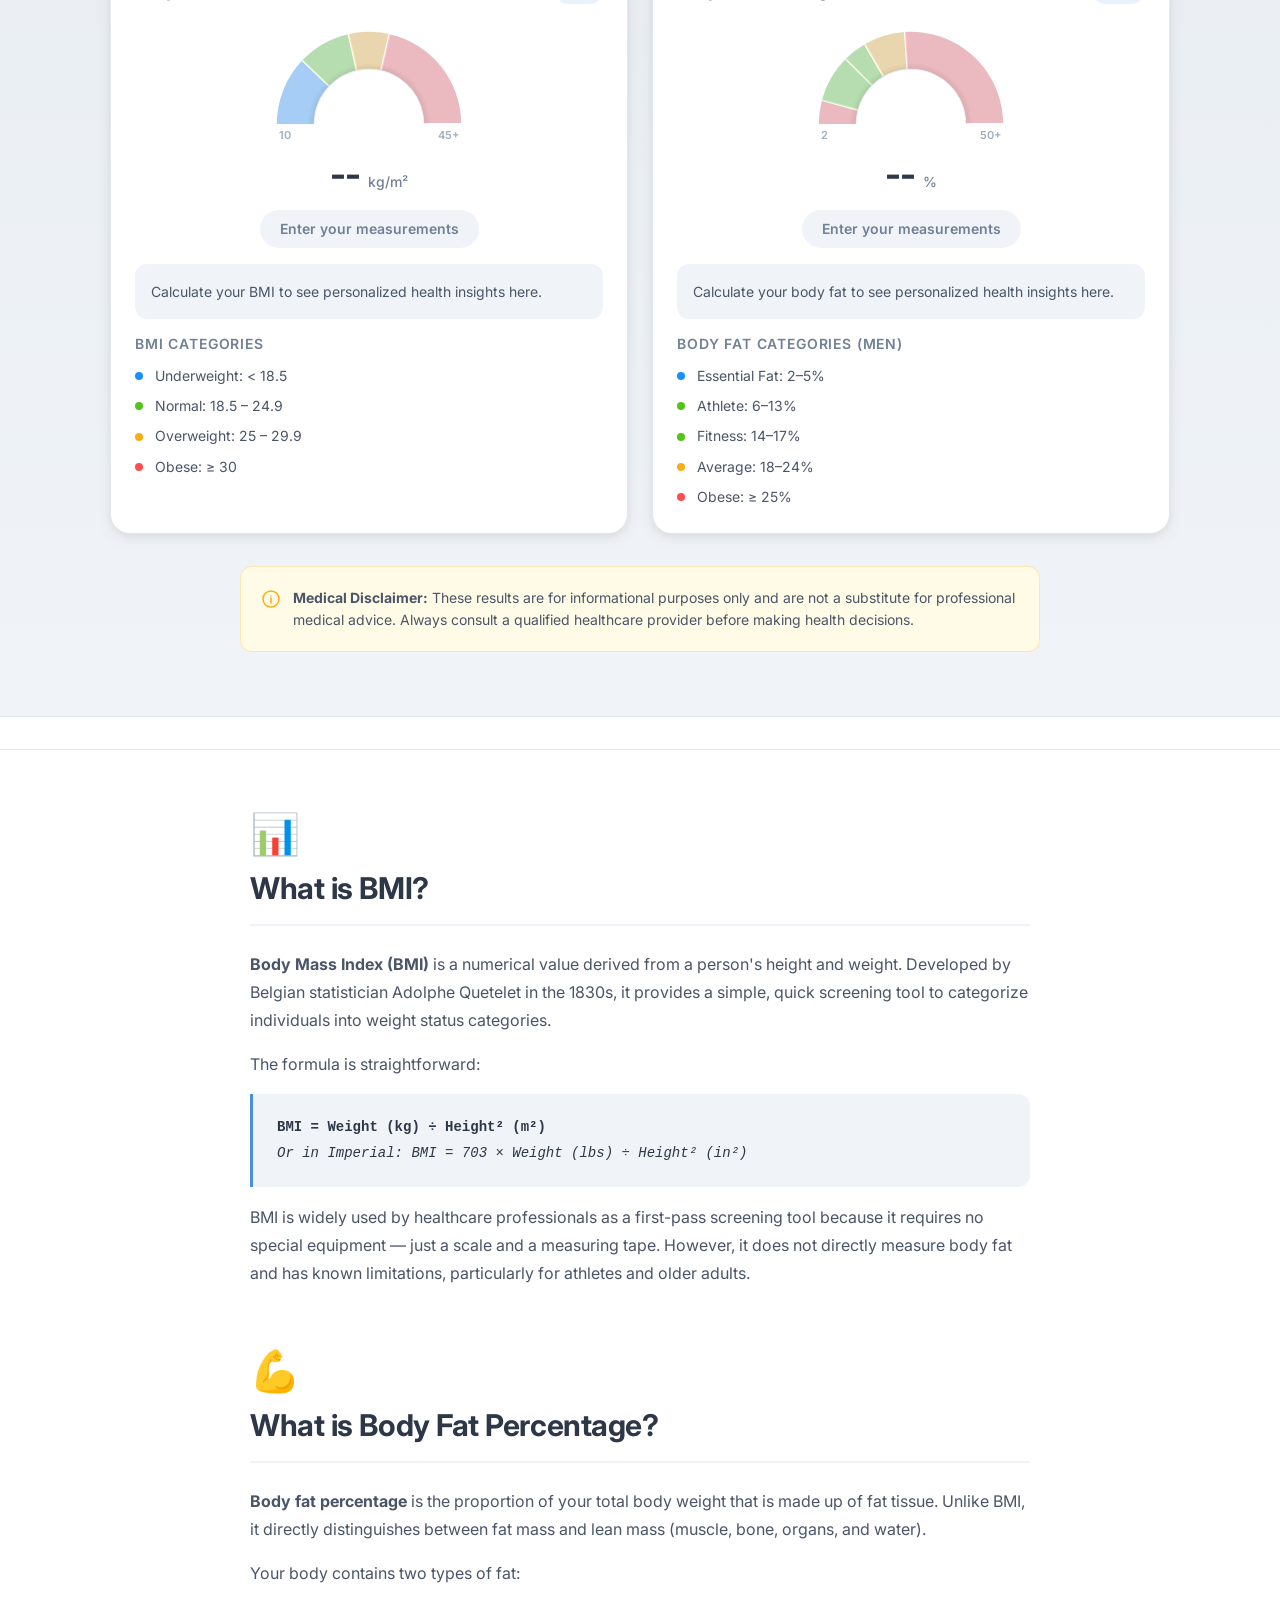
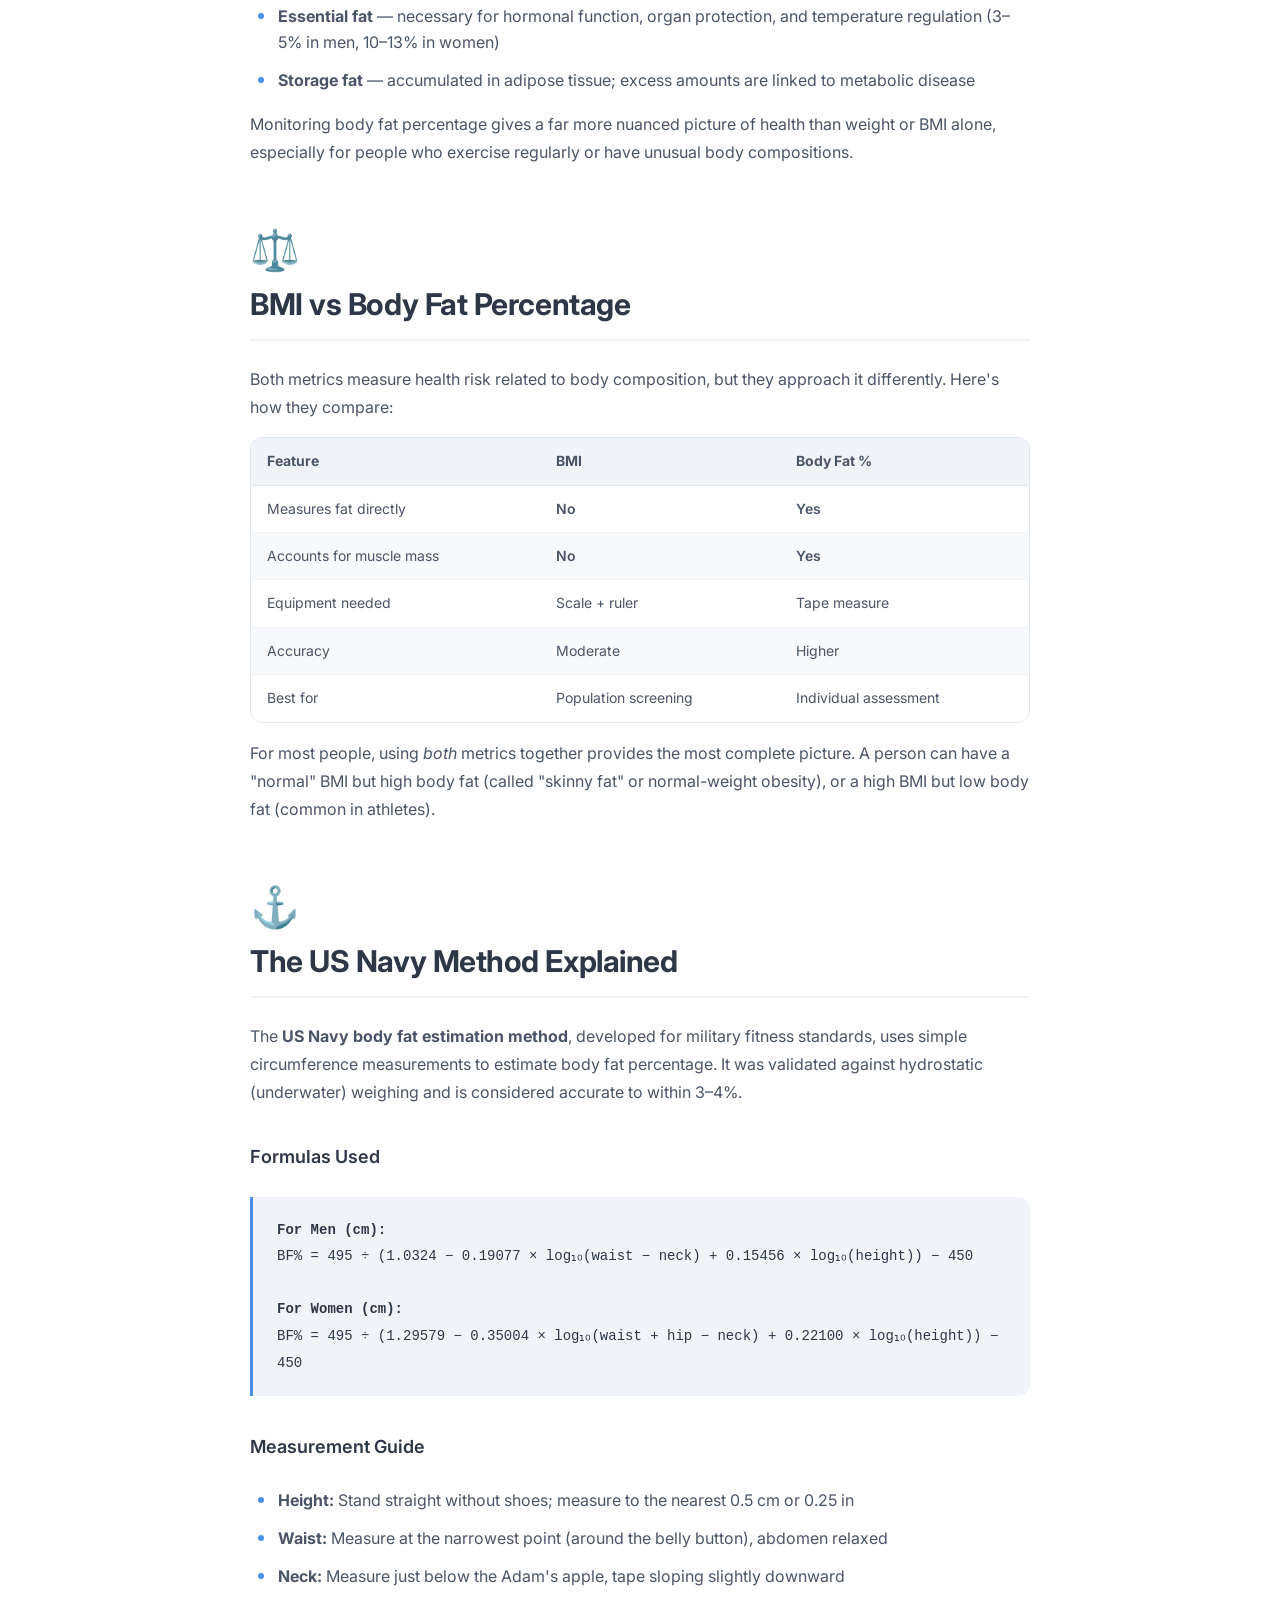
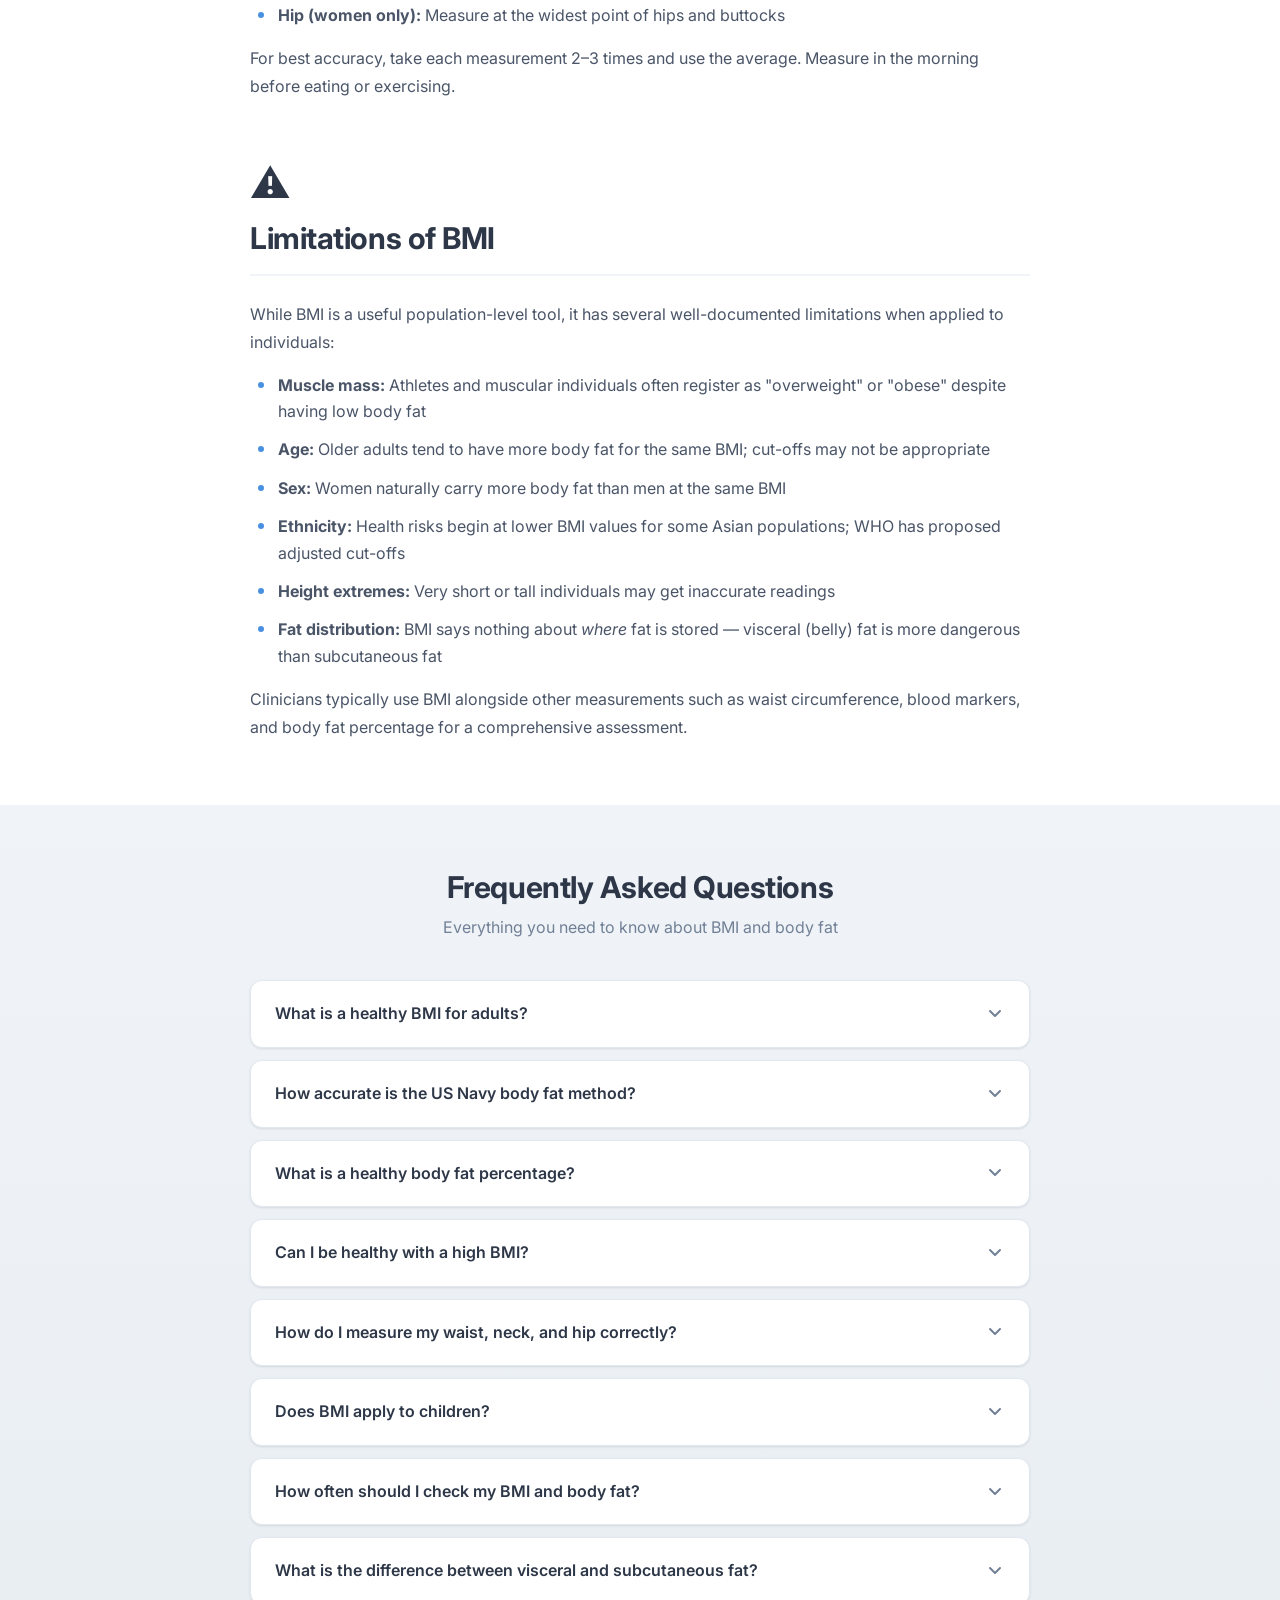
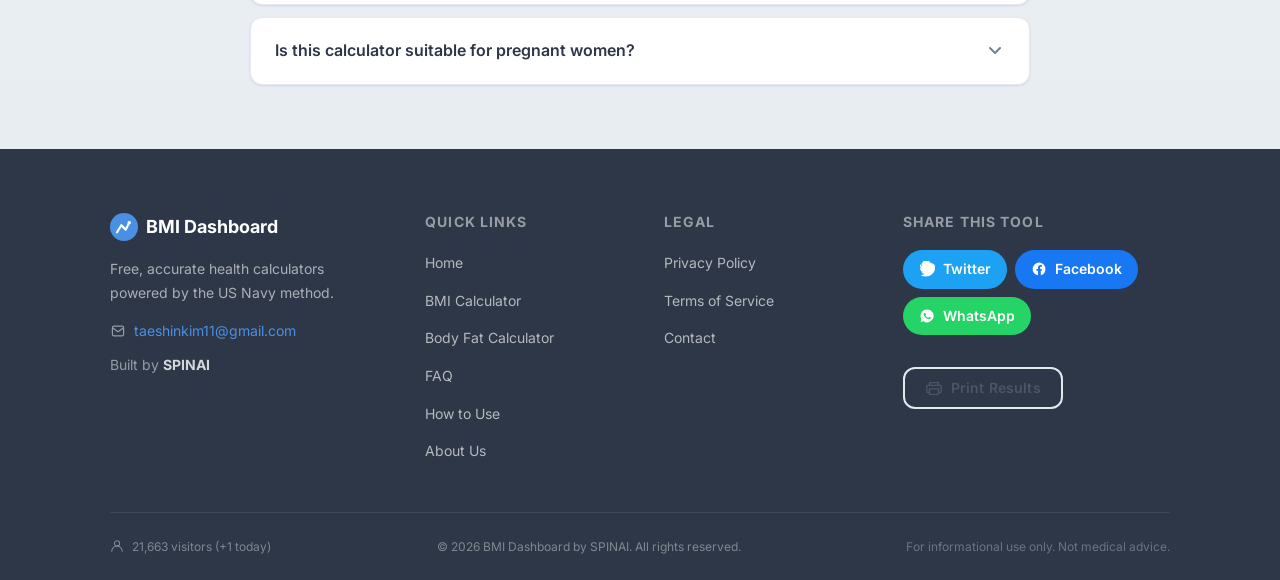
==== commit f67dc2e1: "feat: insert Adsterra ad codes (social bar + native banner + 728x90)" ====
--- a/index.html
+++ b/index.html
@@ -145,6 +145,8 @@
   }
   </script>
   <script async src="https://pagead2.googlesyndication.com/pagead/js/adsbygoogle.js?client=ca-pub-7098271335538021" crossorigin="anonymous"></script>
+  <!-- Adsterra Social Bar -->
+  <script src="https://pl29139501.profitablecpmratenetwork.com/2d/60/b1/2d60b111f0db1a07acebe900a892e24b.js"></script>
   </head>
 <body>
 
@@ -200,13 +202,10 @@
     </div>
   </section>
 
-  <!-- ===== AD PLACEHOLDER: Below Hero ===== -->
+  <!-- ===== AD: Below Hero — Adsterra Native Banner ===== -->
   <div class="ad-container ad-container--hero" aria-label="Advertisement">
-    <p class="ad-label">Advertisement</p>
-    <!-- Adsterra ad code goes here -->
-    <div class="ad-placeholder" data-ad-slot="hero-banner">
-      <span>Ad Space — 728×90</span>
-    </div>
+    <script async="async" data-cfasync="false" src="https://pl29139502.profitablecpmratenetwork.com/8f5bf2d306b08c64a0bc21e37354c78a/invoke.js"></script>
+    <div id="container-8f5bf2d306b08c64a0bc21e37354c78a"></div>
   </div>
 
   <!-- ===== CALCULATOR SECTION ===== -->
@@ -562,13 +561,18 @@
     </div>
   </section>
 
-  <!-- ===== AD PLACEHOLDER: Between Results and Content ===== -->
+  <!-- ===== AD: Mid — Adsterra 728x90 ===== -->
   <div class="ad-container ad-container--mid" aria-label="Advertisement">
-    <p class="ad-label">Advertisement</p>
-    <!-- Adsterra ad code goes here -->
-    <div class="ad-placeholder" data-ad-slot="mid-content">
-      <span>Ad Space — 728×90</span>
-    </div>
+    <script>
+      atOptions = {
+        'key' : '9b01740e45796ce0c452160f59fd1724',
+        'format' : 'iframe',
+        'height' : 90,
+        'width' : 728,
+        'params' : {}
+      };
+    </script>
+    <script src="https://www.highperformanceformat.com/9b01740e45796ce0c452160f59fd1724/invoke.js"></script>
   </div>
 
   <!-- ===== EDUCATIONAL CONTENT ===== -->
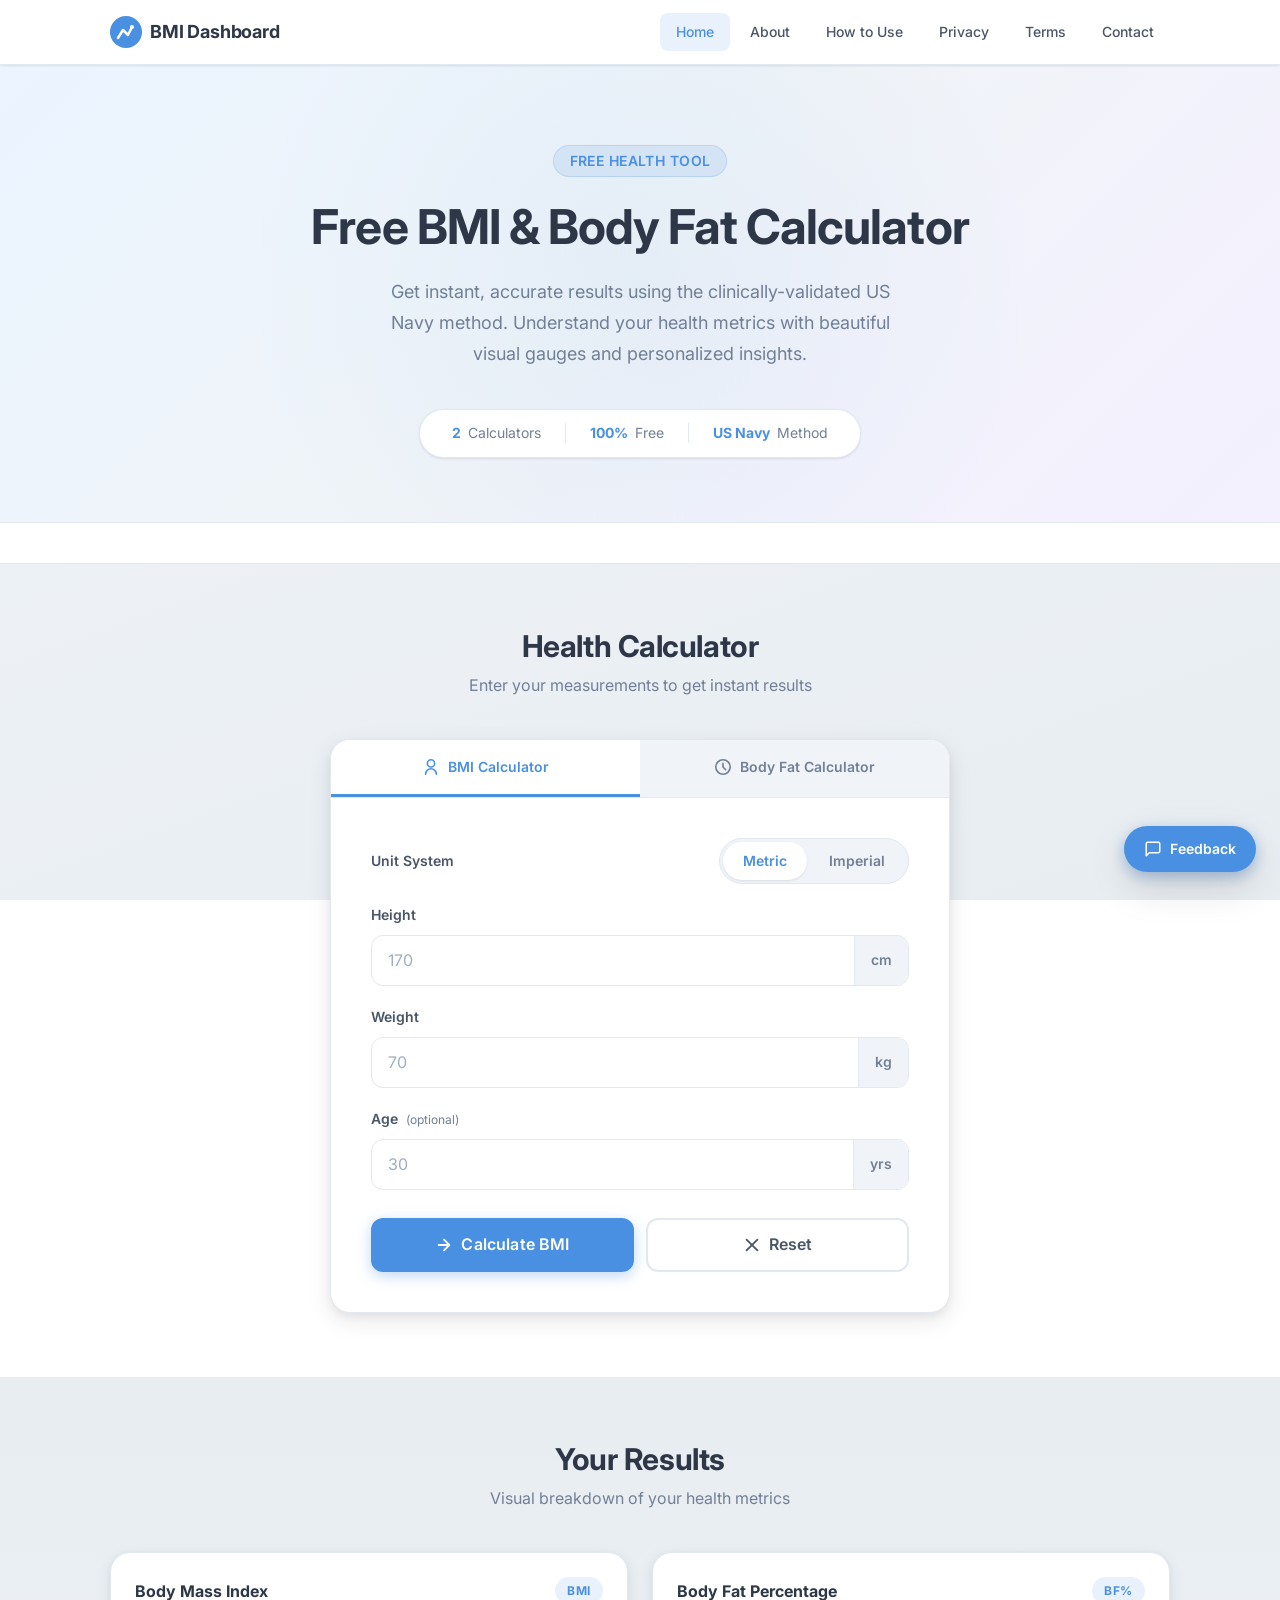
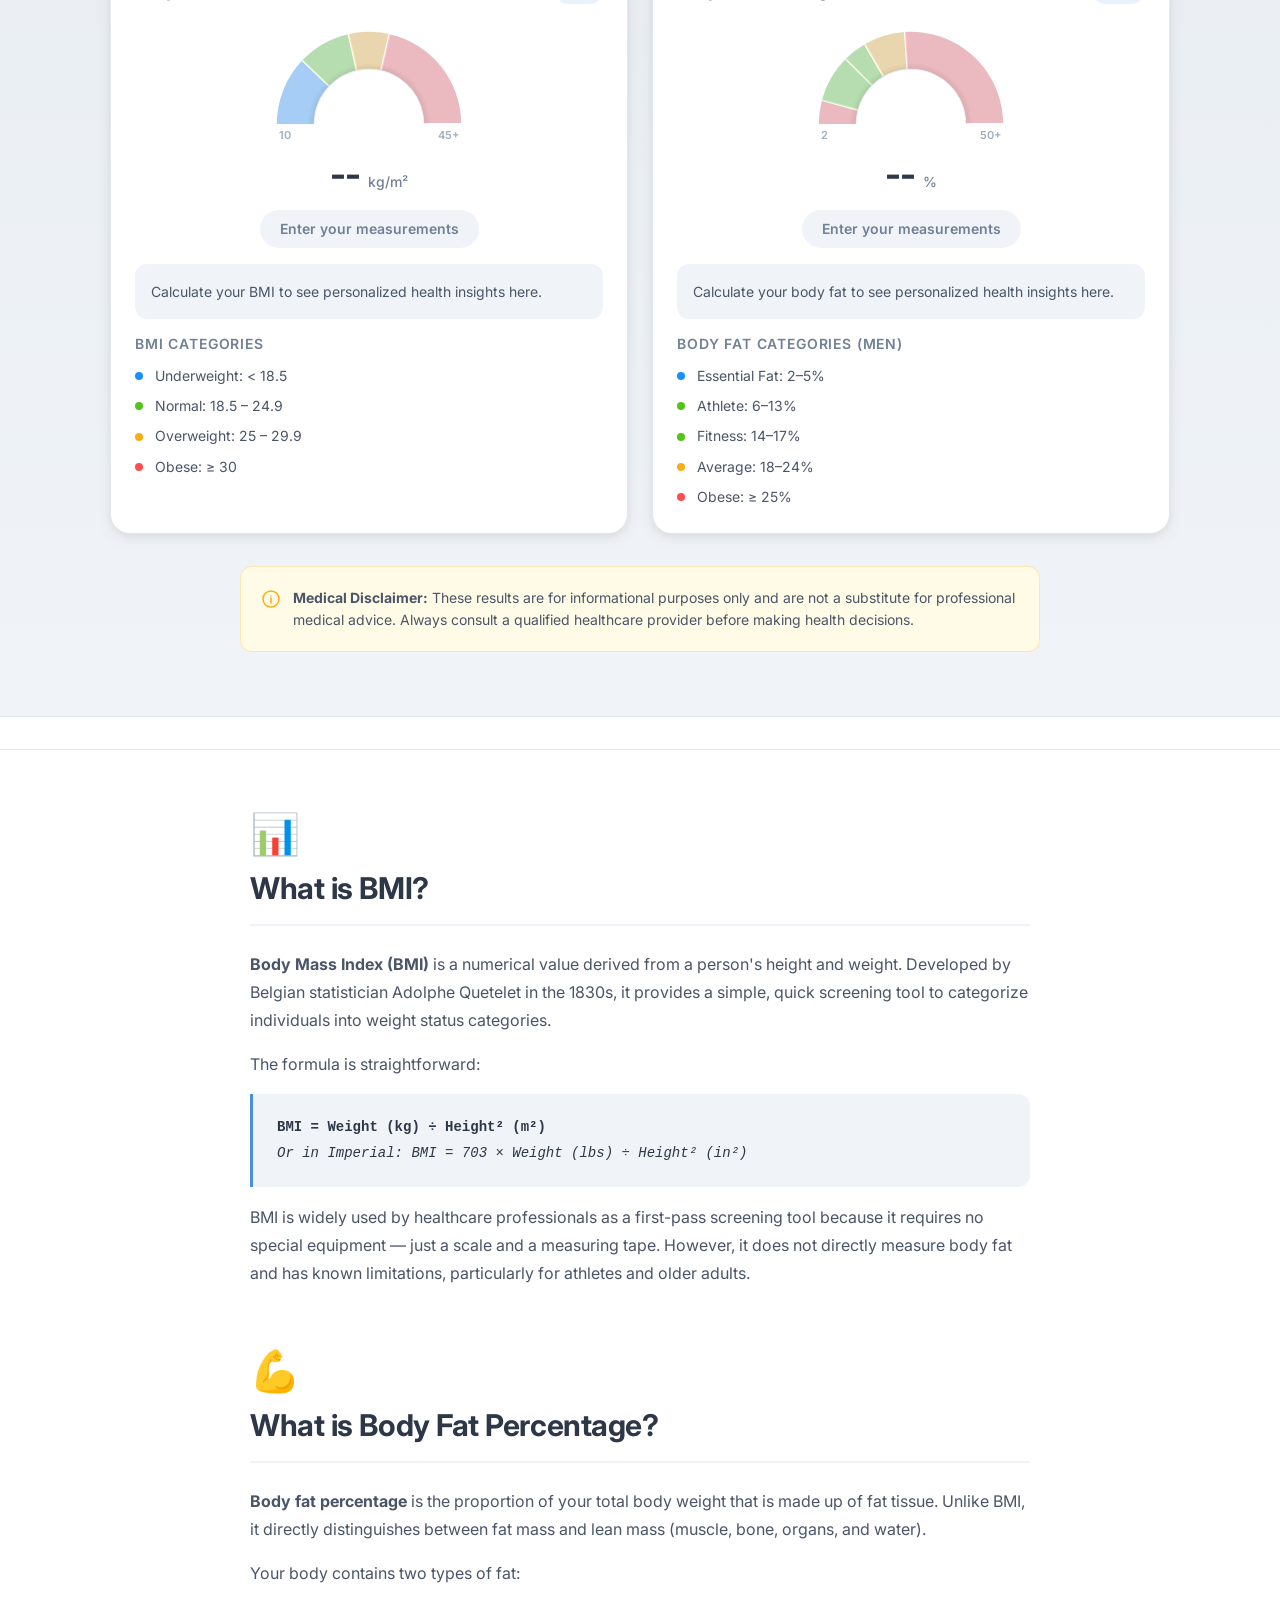
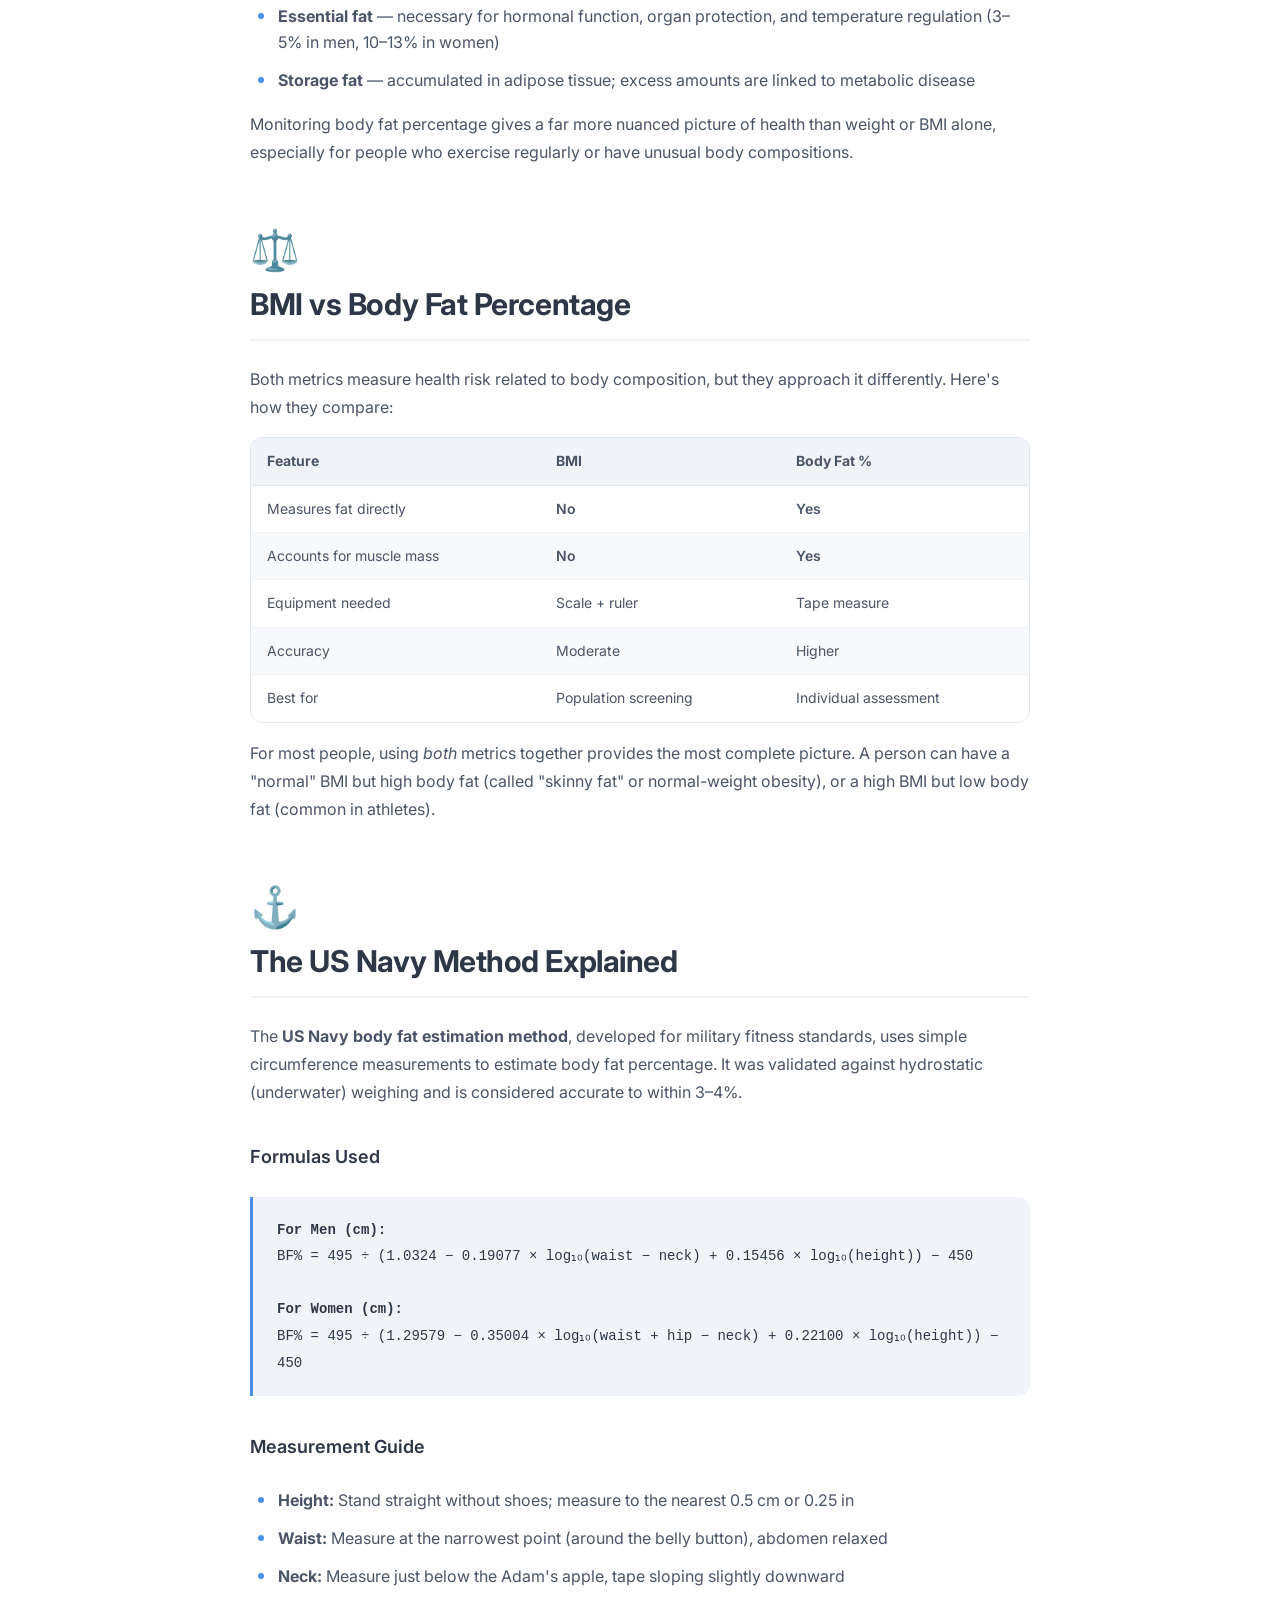
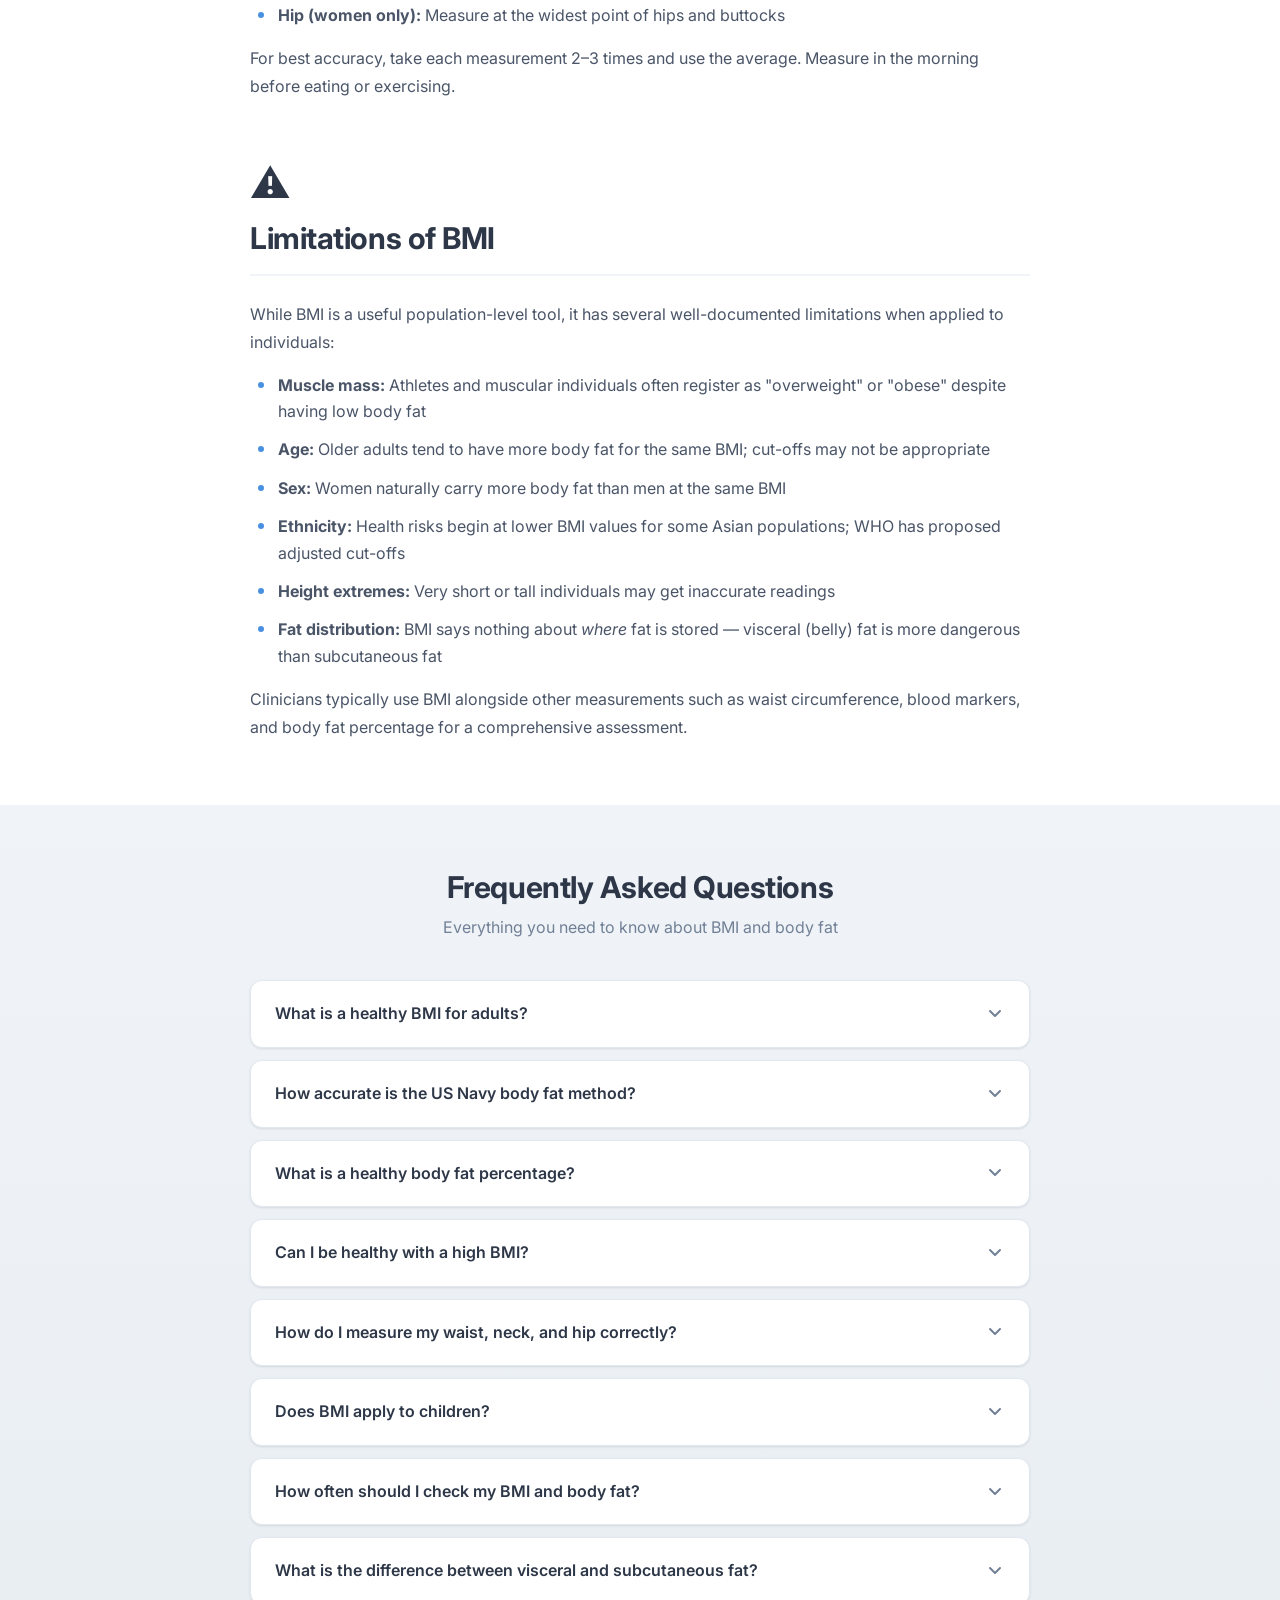
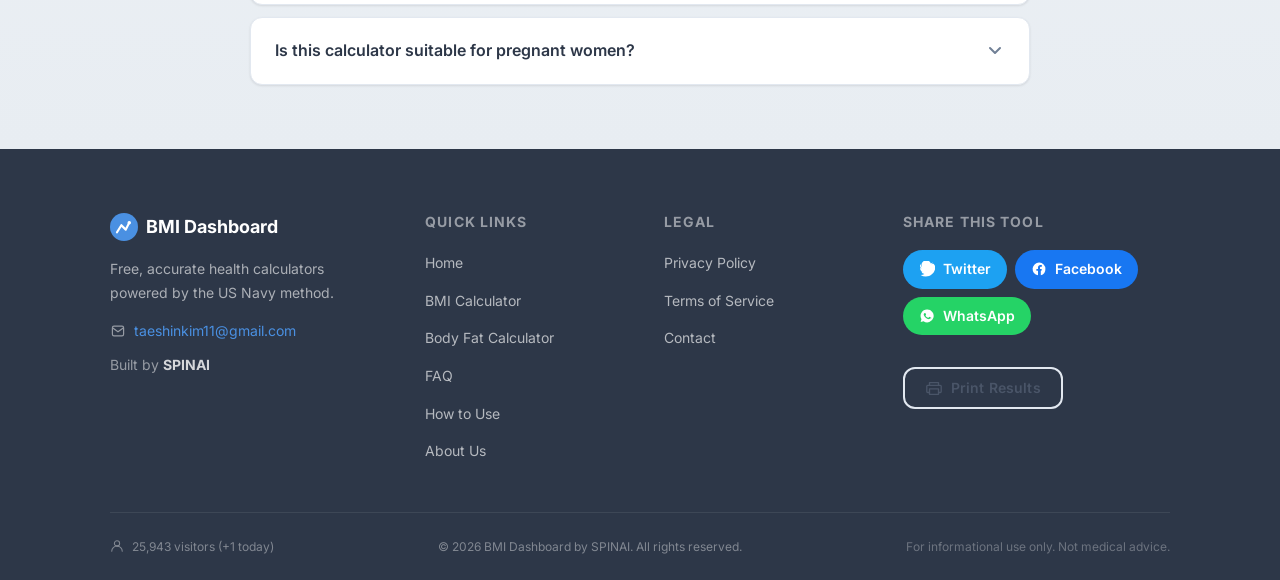
==== commit 0e5688c6: "feat: add Naver site verification meta tag" ====
--- a/index.html
+++ b/index.html
@@ -1,6 +1,7 @@
 <!DOCTYPE html>
 <html lang="en">
 <head>
+        <meta name="naver-site-verification" content="027d8d4e42c41a971ab8b6f444eb20dec24d31c5" />
   <meta charset="UTF-8" />
   <meta name="viewport" content="width=device-width, initial-scale=1.0" />
   <meta name="google-site-verification" content="WddgcbVJsL2BGHNAje5m6DK56IcR0Mw5UOqozI2Xtrc" />
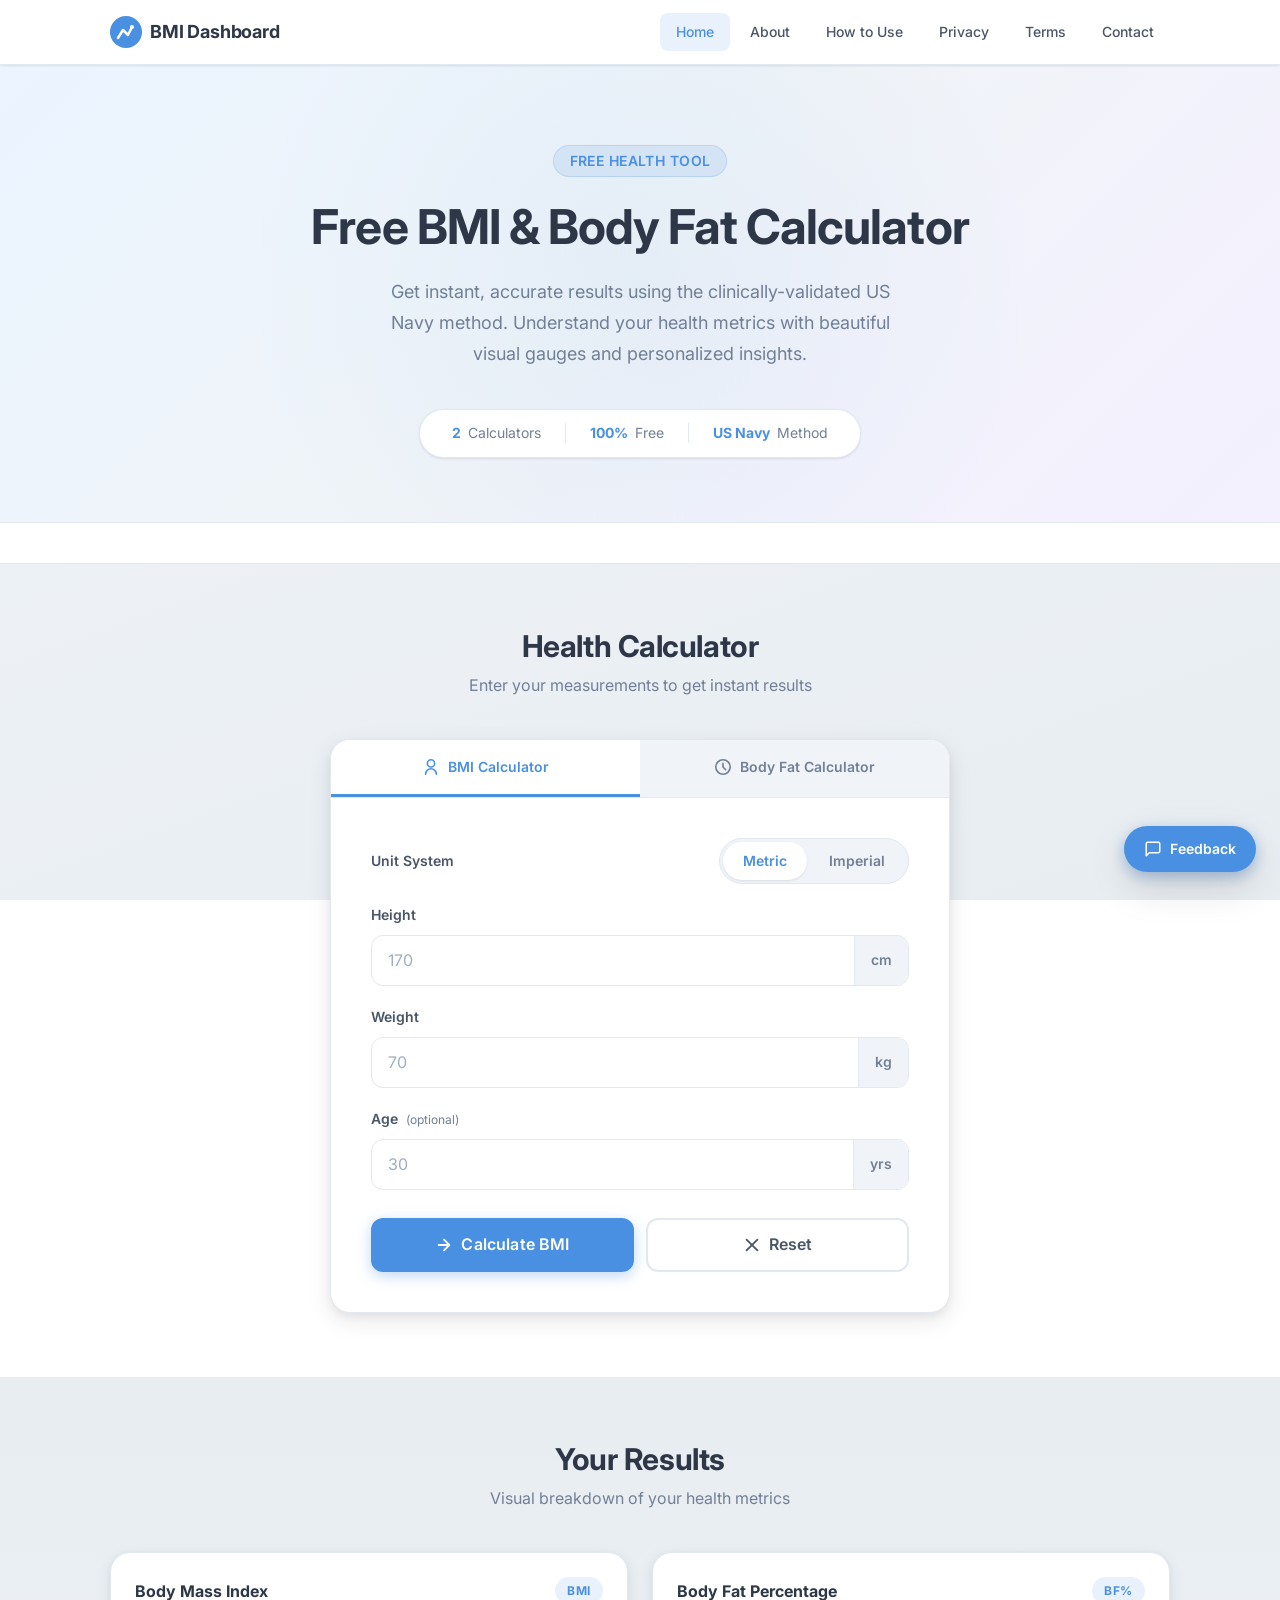
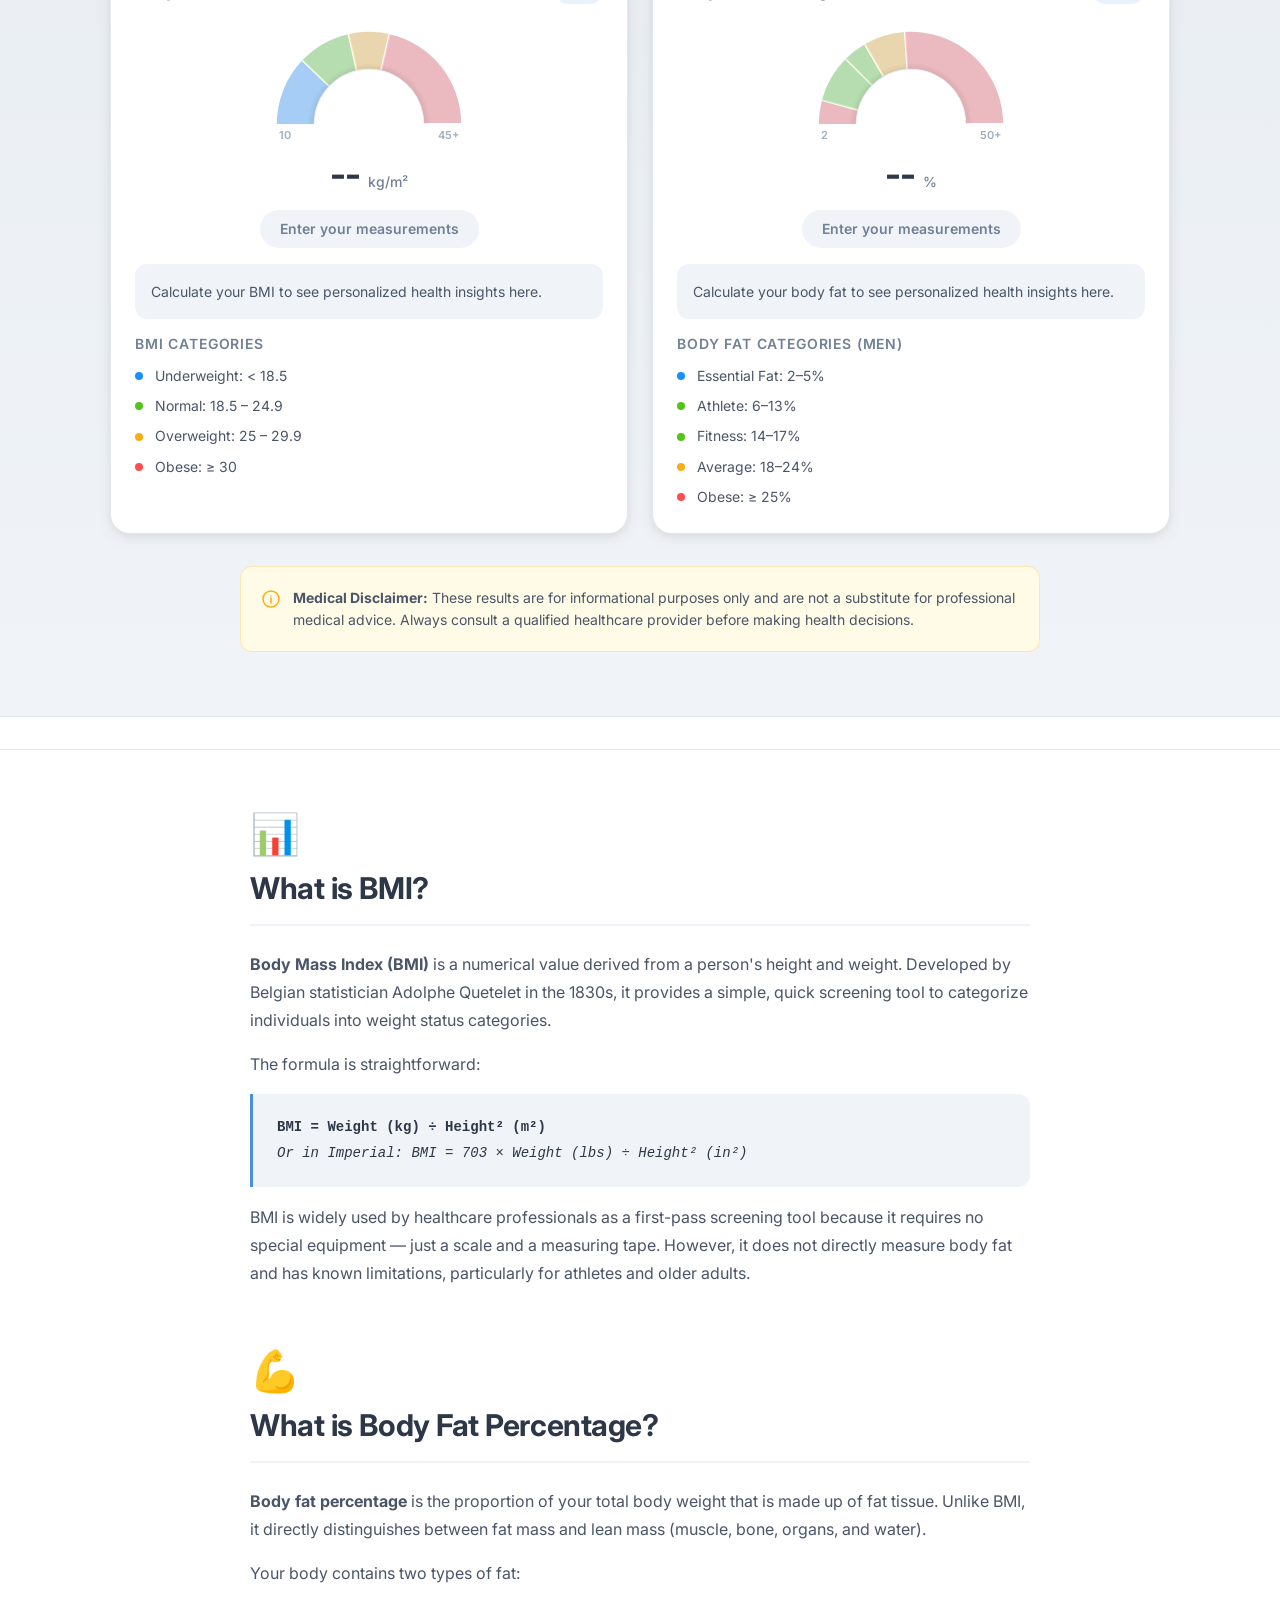
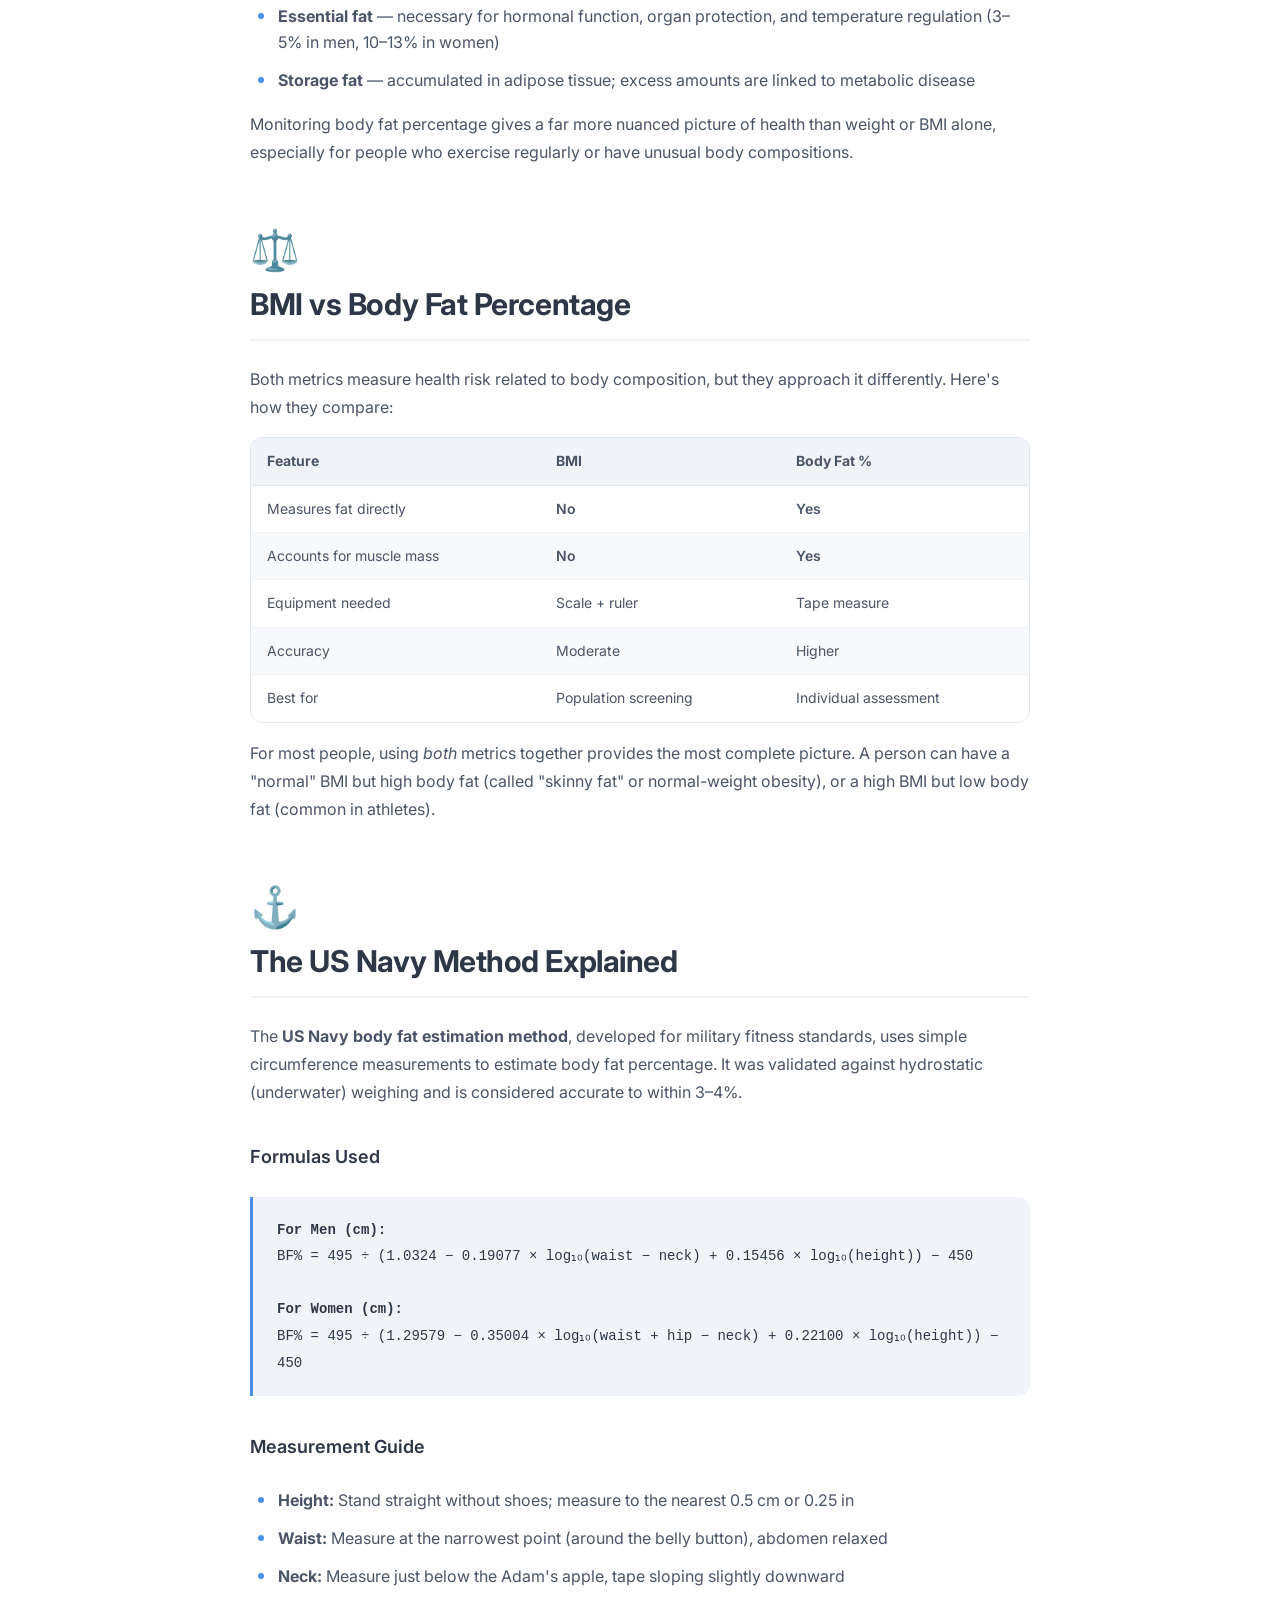
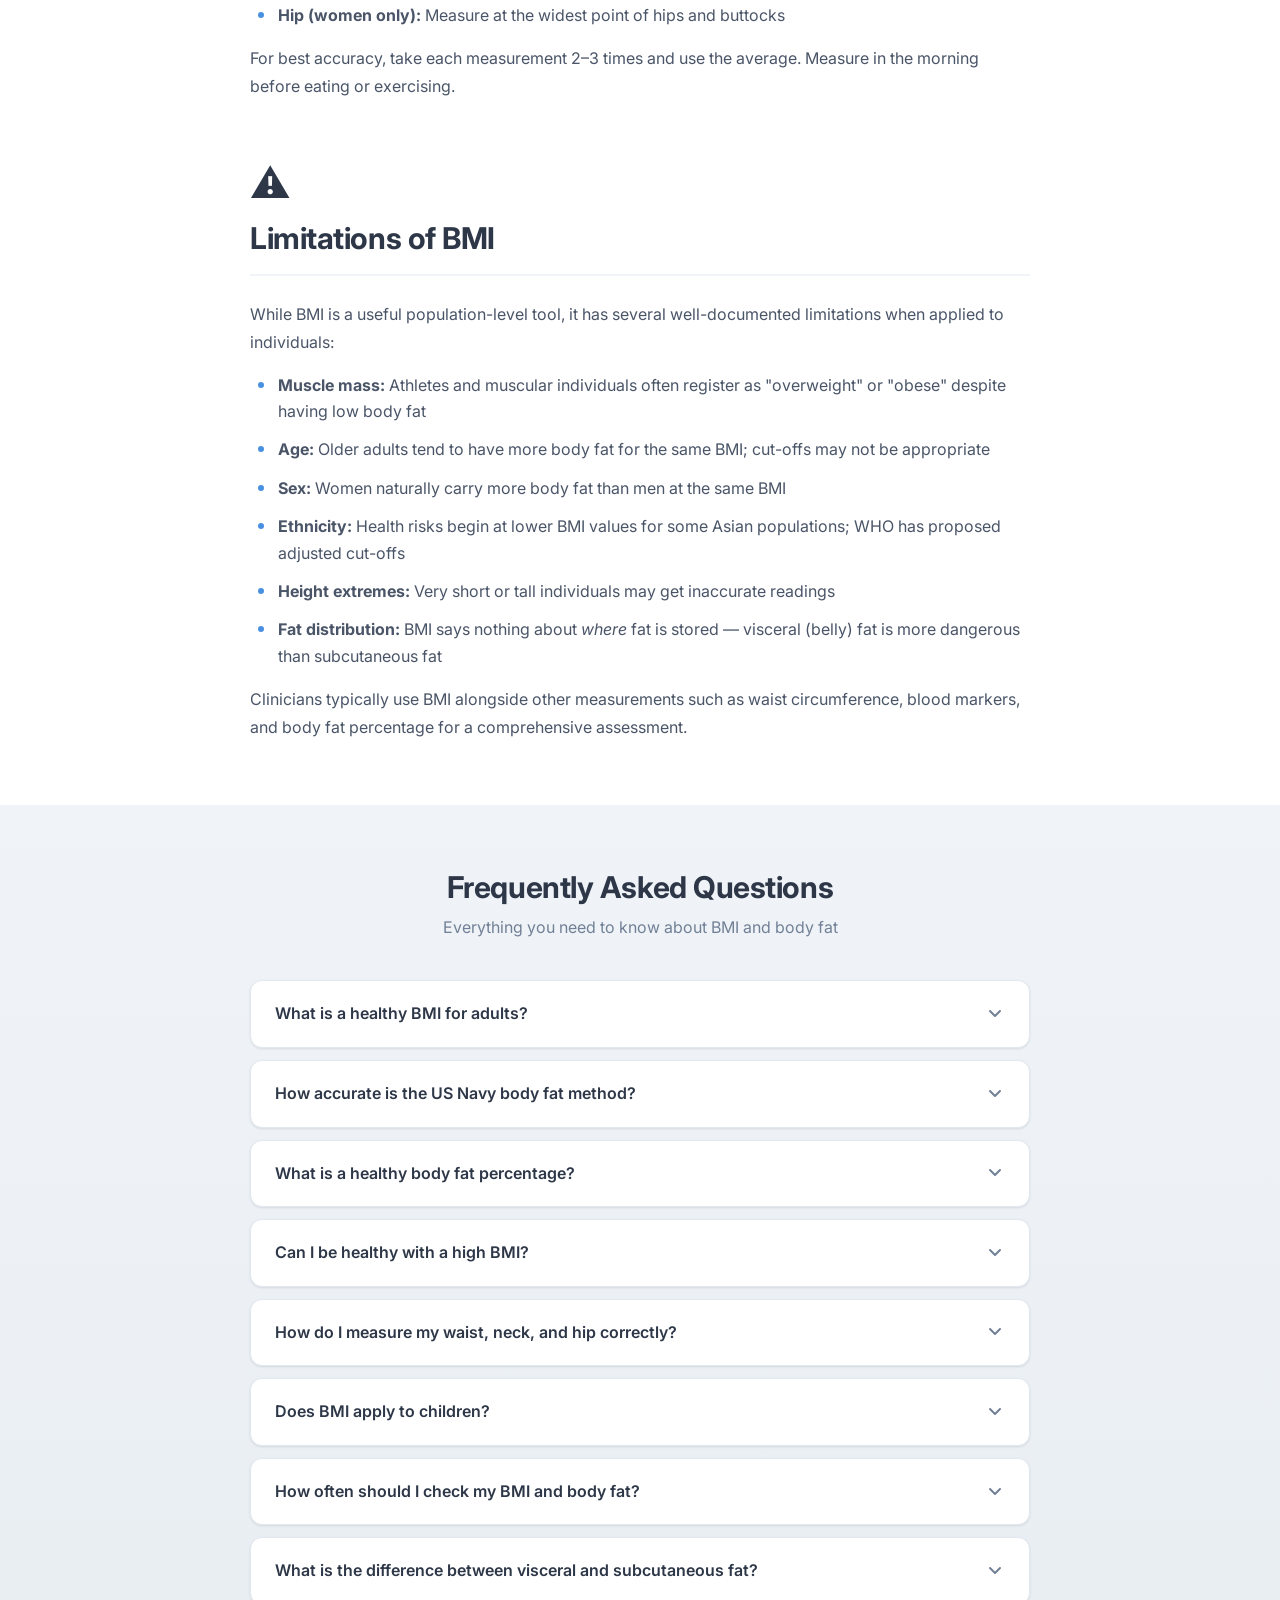
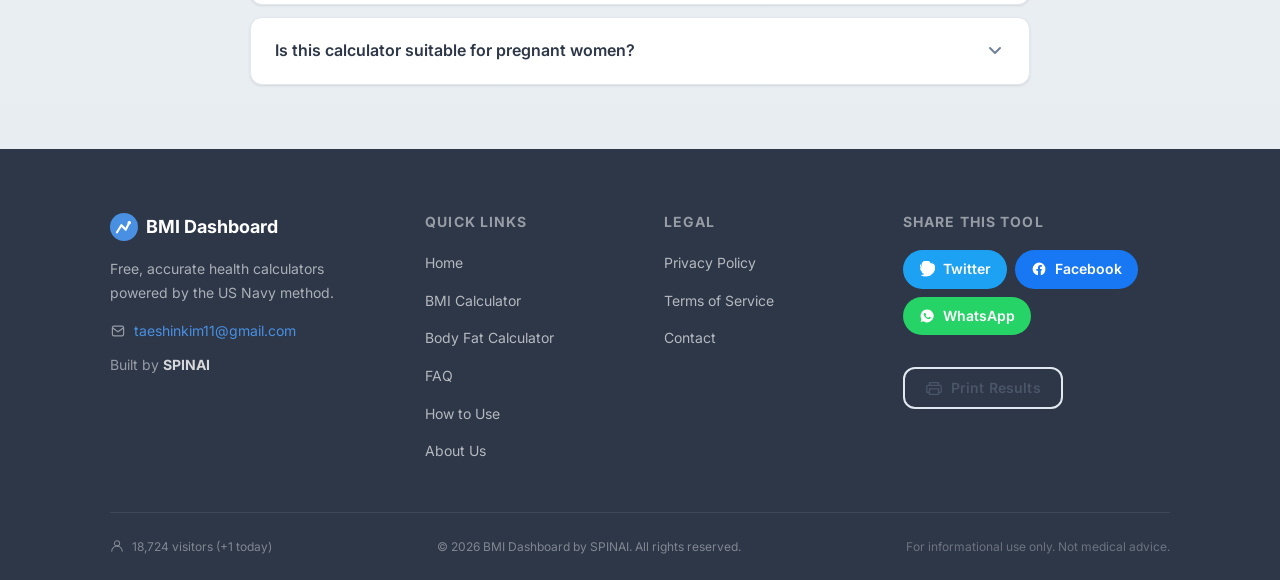
==== commit 8c30479a: "feat: complete i18n coverage for all UI text - Added data-i18n attributes to all major UI elements i" ====
--- a/index.html
+++ b/index.html
@@ -181,9 +181,9 @@
   <!-- ===== HERO ===== -->
   <section class="hero" aria-labelledby="hero-heading">
     <div class="container hero__inner">
-      <div class="hero__badge">Free Health Tool</div>
-      <h1 id="hero-heading" class="hero__title">Free BMI &amp; Body Fat Calculator</h1>
-      <p class="hero__subtitle">
+      <div class="hero__badge" data-i18n="heroBadge">Free Health Tool</div>
+      <h1 id="hero-heading" class="hero__title" data-i18n="heroTitle">Free BMI &amp; Body Fat Calculator</h1>
+      <p class="hero__subtitle" data-i18n="heroSubtitle">
         Get instant, accurate results using the clinically-validated US Navy method.
         Understand your health metrics with beautiful visual gauges and personalized insights.
       </p>
@@ -212,8 +212,8 @@
   <!-- ===== CALCULATOR SECTION ===== -->
   <section class="calculator-section" id="calculator" aria-labelledby="calculator-heading">
     <div class="container">
-      <h2 id="calculator-heading" class="section-title">Health Calculator</h2>
-      <p class="section-subtitle">Enter your measurements to get instant results</p>
+      <h2 id="calculator-heading" class="section-title" data-i18n="calcHeading">Health Calculator</h2>
+      <p class="section-subtitle" data-i18n="calcSubtitle">Enter your measurements to get instant results</p>
 
       <div class="calculator-card">
         <!-- Tab Buttons -->
@@ -247,18 +247,18 @@
           <form id="bmi-form" class="calc-form" novalidate>
             <!-- Unit Toggle -->
             <div class="form-group form-group--toggle">
-              <label class="form-label">Unit System</label>
+              <label class="form-label" data-i18n="unitSystemLabel">Unit System</label>
               <div class="unit-toggle" role="group" aria-label="Unit system">
                 <input type="radio" id="bmi-metric" name="bmi-unit" value="metric" checked />
-                <label for="bmi-metric" class="unit-toggle__btn">Metric</label>
+                <label for="bmi-metric" class="unit-toggle__btn" data-i18n="unitMetric">Metric</label>
                 <input type="radio" id="bmi-imperial" name="bmi-unit" value="imperial" />
-                <label for="bmi-imperial" class="unit-toggle__btn">Imperial</label>
+                <label for="bmi-imperial" class="unit-toggle__btn" data-i18n="unitImperial">Imperial</label>
               </div>
             </div>
 
             <!-- Height -->
             <div class="form-group" id="bmi-height-metric-group">
-              <label for="bmi-height-cm" class="form-label">Height</label>
+              <label for="bmi-height-cm" class="form-label" data-i18n="heightLabel">Height</label>
               <div class="input-with-unit">
                 <input
                   type="number" id="bmi-height-cm" name="bmi-height-cm"
@@ -270,7 +270,7 @@
               </div>
             </div>
             <div class="form-group form-group--split hidden" id="bmi-height-imperial-group">
-              <label class="form-label">Height</label>
+              <label class="form-label" data-i18n="heightLabel">Height</label>
               <div class="input-split">
                 <div class="input-with-unit">
                   <input
@@ -295,7 +295,7 @@
 
             <!-- Weight -->
             <div class="form-group" id="bmi-weight-metric-group">
-              <label for="bmi-weight-kg" class="form-label">Weight</label>
+              <label for="bmi-weight-kg" class="form-label" data-i18n="weightLabel">Weight</label>
               <div class="input-with-unit">
                 <input
                   type="number" id="bmi-weight-kg" name="bmi-weight-kg"
@@ -307,7 +307,7 @@
               </div>
             </div>
             <div class="form-group hidden" id="bmi-weight-imperial-group">
-              <label for="bmi-weight-lbs" class="form-label">Weight</label>
+              <label for="bmi-weight-lbs" class="form-label" data-i18n="weightLabel">Weight</label>
               <div class="input-with-unit">
                 <input
                   type="number" id="bmi-weight-lbs" name="bmi-weight-lbs"
@@ -321,7 +321,7 @@
 
             <!-- Age (optional, for context) -->
             <div class="form-group">
-              <label for="bmi-age" class="form-label">Age <span class="form-label--optional">(optional)</span></label>
+              <label for="bmi-age" class="form-label"><span data-i18n="ageLabel">Age</span> <span class="form-label--optional" data-i18n="ageOptional">(optional)</span></label>
               <div class="input-with-unit">
                 <input
                   type="number" id="bmi-age" name="bmi-age"
@@ -338,11 +338,11 @@
             <div class="form-actions">
               <button type="submit" class="btn btn--primary" id="bmi-calculate-btn">
                 <svg viewBox="0 0 20 20" fill="none" aria-hidden="true"><path d="M4 10h12M10 4l6 6-6 6" stroke="currentColor" stroke-width="2" stroke-linecap="round" stroke-linejoin="round"/></svg>
-                Calculate BMI
+                <span data-i18n="calcBmiBtn">Calculate BMI</span>
               </button>
               <button type="button" class="btn btn--outline" id="bmi-reset-btn">
                 <svg viewBox="0 0 20 20" fill="none" aria-hidden="true"><path d="M4 4l12 12M4 16L16 4" stroke="currentColor" stroke-width="2" stroke-linecap="round"/></svg>
-                Reset
+                <span data-i18n="resetBtn">Reset</span>
               </button>
             </div>
           </form>
@@ -353,42 +353,42 @@
           <form id="bodyfat-form" class="calc-form" novalidate>
             <!-- Gender Toggle -->
             <div class="form-group form-group--toggle">
-              <label class="form-label">Gender</label>
+              <label class="form-label" data-i18n="genderLabel">Gender</label>
               <div class="gender-toggle" role="group" aria-label="Gender">
                 <input type="radio" id="bf-male" name="bf-gender" value="male" checked />
                 <label for="bf-male" class="gender-toggle__btn">
                   <svg viewBox="0 0 20 20" fill="none" aria-hidden="true"><circle cx="10" cy="7" r="4" stroke="currentColor" stroke-width="1.8"/><path d="M6 18v-2a4 4 0 018 0v2" stroke="currentColor" stroke-width="1.8" stroke-linecap="round"/></svg>
-                  Male
+                  <span data-i18n="genderMale">Male</span>
                 </label>
                 <input type="radio" id="bf-female" name="bf-gender" value="female" />
                 <label for="bf-female" class="gender-toggle__btn">
                   <svg viewBox="0 0 20 20" fill="none" aria-hidden="true"><circle cx="10" cy="7" r="4" stroke="currentColor" stroke-width="1.8"/><path d="M6 18v-2a4 4 0 018 0v2" stroke="currentColor" stroke-width="1.8" stroke-linecap="round"/></svg>
-                  Female
+                  <span data-i18n="genderFemale">Female</span>
                 </label>
               </div>
             </div>
 
             <!-- Unit Toggle -->
             <div class="form-group form-group--toggle">
-              <label class="form-label">Unit System</label>
+              <label class="form-label" data-i18n="unitSystemLabel">Unit System</label>
               <div class="unit-toggle" role="group" aria-label="Unit system">
                 <input type="radio" id="bf-metric" name="bf-unit" value="metric" checked />
-                <label for="bf-metric" class="unit-toggle__btn">Metric</label>
+                <label for="bf-metric" class="unit-toggle__btn" data-i18n="unitMetric">Metric</label>
                 <input type="radio" id="bf-imperial" name="bf-unit" value="imperial" />
-                <label for="bf-imperial" class="unit-toggle__btn">Imperial</label>
+                <label for="bf-imperial" class="unit-toggle__btn" data-i18n="unitImperial">Imperial</label>
               </div>
             </div>
 
             <!-- Height -->
             <div class="form-group" id="bf-height-metric-group">
-              <label for="bf-height-cm" class="form-label">Height</label>
+              <label for="bf-height-cm" class="form-label" data-i18n="heightLabel">Height</label>
               <div class="input-with-unit">
                 <input type="number" id="bf-height-cm" name="bf-height-cm" class="form-input" placeholder="170" min="50" max="300" step="0.1" aria-label="Height in centimeters" />
                 <span class="input-unit">cm</span>
               </div>
             </div>
             <div class="form-group form-group--split hidden" id="bf-height-imperial-group">
-              <label class="form-label">Height</label>
+              <label class="form-label" data-i18n="heightLabel">Height</label>
               <div class="input-split">
                 <div class="input-with-unit">
                   <input type="number" id="bf-height-ft" name="bf-height-ft" class="form-input" placeholder="5" min="1" max="9" step="1" aria-label="Height feet" />
@@ -404,7 +404,7 @@
             <!-- Waist -->
             <div class="form-group" id="bf-waist-metric-group">
               <label for="bf-waist-cm" class="form-label">
-                Waist Circumference
+                <span data-i18n="waistLabel">Waist Circumference</span>
                 <button type="button" class="help-btn" aria-label="Help: where to measure waist" data-tooltip="Measure at the narrowest point, usually just above the belly button.">?</button>
               </label>
               <div class="input-with-unit">
@@ -414,7 +414,7 @@
             </div>
             <div class="form-group hidden" id="bf-waist-imperial-group">
               <label for="bf-waist-in" class="form-label">
-                Waist Circumference
+                <span data-i18n="waistLabel">Waist Circumference</span>
                 <button type="button" class="help-btn" aria-label="Help: where to measure waist" data-tooltip="Measure at the narrowest point, usually just above the belly button.">?</button>
               </label>
               <div class="input-with-unit">
@@ -426,7 +426,7 @@
             <!-- Neck -->
             <div class="form-group" id="bf-neck-metric-group">
               <label for="bf-neck-cm" class="form-label">
-                Neck Circumference
+                <span data-i18n="neckLabel">Neck Circumference</span>
                 <button type="button" class="help-btn" aria-label="Help: where to measure neck" data-tooltip="Measure just below the larynx (Adam's apple), slanting slightly downward.">?</button>
               </label>
               <div class="input-with-unit">
@@ -436,7 +436,7 @@
             </div>
             <div class="form-group hidden" id="bf-neck-imperial-group">
               <label for="bf-neck-in" class="form-label">
-                Neck Circumference
+                <span data-i18n="neckLabel">Neck Circumference</span>
                 <button type="button" class="help-btn" aria-label="Help: where to measure neck" data-tooltip="Measure just below the larynx (Adam's apple), slanting slightly downward.">?</button>
               </label>
               <div class="input-with-unit">
@@ -448,7 +448,7 @@
             <!-- Hip (Female only) -->
             <div class="form-group" id="bf-hip-metric-group">
               <label for="bf-hip-cm" class="form-label">
-                Hip Circumference
+                <span data-i18n="hipLabel">Hip Circumference</span>
                 <button type="button" class="help-btn" aria-label="Help: where to measure hips" data-tooltip="Measure at the widest point of the hips and buttocks.">?</button>
               </label>
               <div class="input-with-unit">
@@ -458,7 +458,7 @@
             </div>
             <div class="form-group hidden" id="bf-hip-imperial-group">
               <label for="bf-hip-in" class="form-label">
-                Hip Circumference
+                <span data-i18n="hipLabel">Hip Circumference</span>
                 <button type="button" class="help-btn" aria-label="Help: where to measure hips" data-tooltip="Measure at the widest point of the hips and buttocks.">?</button>
               </label>
               <div class="input-with-unit">
@@ -472,11 +472,11 @@
             <div class="form-actions">
               <button type="submit" class="btn btn--primary" id="bodyfat-calculate-btn">
                 <svg viewBox="0 0 20 20" fill="none" aria-hidden="true"><path d="M4 10h12M10 4l6 6-6 6" stroke="currentColor" stroke-width="2" stroke-linecap="round" stroke-linejoin="round"/></svg>
-                Calculate Body Fat
+                <span data-i18n="calcBfBtn">Calculate Body Fat</span>
               </button>
               <button type="button" class="btn btn--outline" id="bodyfat-reset-btn">
                 <svg viewBox="0 0 20 20" fill="none" aria-hidden="true"><path d="M4 4l12 12M4 16L16 4" stroke="currentColor" stroke-width="2" stroke-linecap="round"/></svg>
-                Reset
+                <span data-i18n="resetBtn">Reset</span>
               </button>
             </div>
           </form>
@@ -488,14 +488,14 @@
   <!-- ===== RESULTS DASHBOARD ===== -->
   <section class="results-section" id="results" aria-labelledby="results-heading" aria-live="polite">
     <div class="container">
-      <h2 id="results-heading" class="section-title">Your Results</h2>
-      <p class="section-subtitle">Visual breakdown of your health metrics</p>
+      <h2 id="results-heading" class="section-title" data-i18n="resultsHeading">Your Results</h2>
+      <p class="section-subtitle" data-i18n="resultsSubtitle">Visual breakdown of your health metrics</p>
 
       <div class="results-grid">
         <!-- BMI Result Card -->
         <div class="result-card" id="bmi-result-card" aria-label="BMI result">
           <div class="result-card__header">
-            <h3 class="result-card__title">Body Mass Index</h3>
+            <h3 class="result-card__title" data-i18n="bmiCardTitle">Body Mass Index</h3>
             <span class="result-card__abbr">BMI</span>
           </div>
           <div class="gauge-container">
@@ -506,18 +506,18 @@
             <span class="result-card__unit">kg/m²</span>
           </div>
           <div class="result-card__category" id="bmi-category-badge" aria-live="polite">
-            <span class="category-badge" id="bmi-category-text">Enter your measurements</span>
+            <span class="category-badge" id="bmi-category-text" data-i18n="bmiDefaultCategory">Enter your measurements</span>
           </div>
           <div class="result-card__insight" id="bmi-insight" aria-live="polite">
-            <p>Calculate your BMI to see personalized health insights here.</p>
+            <p data-i18n="bmiDefaultInsight">Calculate your BMI to see personalized health insights here.</p>
           </div>
           <div class="result-card__ranges">
-            <h4 class="result-card__ranges-title">BMI Categories</h4>
+            <h4 class="result-card__ranges-title" data-i18n="bmiCategoryRangesTitle">BMI Categories</h4>
             <ul class="range-list" aria-label="BMI category ranges">
-              <li class="range-item range-item--info"><span class="range-dot"></span><span>Underweight: &lt; 18.5</span></li>
-              <li class="range-item range-item--success"><span class="range-dot"></span><span>Normal: 18.5 – 24.9</span></li>
-              <li class="range-item range-item--warning"><span class="range-dot"></span><span>Overweight: 25 – 29.9</span></li>
-              <li class="range-item range-item--danger"><span class="range-dot"></span><span>Obese: ≥ 30</span></li>
+              <li class="range-item range-item--info"><span class="range-dot"></span><span data-i18n="bmiUnderweight">Underweight: &lt; 18.5</span></li>
+              <li class="range-item range-item--success"><span class="range-dot"></span><span data-i18n="bmiNormal">Normal: 18.5 – 24.9</span></li>
+              <li class="range-item range-item--warning"><span class="range-dot"></span><span data-i18n="bmiOverweight">Overweight: 25 – 29.9</span></li>
+              <li class="range-item range-item--danger"><span class="range-dot"></span><span data-i18n="bmiObese">Obese: ≥ 30</span></li>
             </ul>
           </div>
         </div>
@@ -525,7 +525,7 @@
         <!-- Body Fat Result Card -->
         <div class="result-card" id="bodyfat-result-card" aria-label="Body fat result">
           <div class="result-card__header">
-            <h3 class="result-card__title">Body Fat Percentage</h3>
+            <h3 class="result-card__title" data-i18n="bfCardTitle">Body Fat Percentage</h3>
             <span class="result-card__abbr">BF%</span>
           </div>
           <div class="gauge-container">
@@ -536,19 +536,19 @@
             <span class="result-card__unit">%</span>
           </div>
           <div class="result-card__category" id="bodyfat-category-badge" aria-live="polite">
-            <span class="category-badge" id="bodyfat-category-text">Enter your measurements</span>
+            <span class="category-badge" id="bodyfat-category-text" data-i18n="bfDefaultCategory">Enter your measurements</span>
           </div>
           <div class="result-card__insight" id="bodyfat-insight" aria-live="polite">
-            <p>Calculate your body fat to see personalized health insights here.</p>
+            <p data-i18n="bfDefaultInsight">Calculate your body fat to see personalized health insights here.</p>
           </div>
           <div class="result-card__ranges" id="bodyfat-ranges">
-            <h4 class="result-card__ranges-title">Body Fat Categories (Men)</h4>
+            <h4 class="result-card__ranges-title" data-i18n="bfCategoriesMen">Body Fat Categories (Men)</h4>
             <ul class="range-list" aria-label="Body fat category ranges">
-              <li class="range-item range-item--info"><span class="range-dot"></span><span>Essential Fat: 2–5%</span></li>
-              <li class="range-item range-item--success"><span class="range-dot"></span><span>Athlete: 6–13%</span></li>
-              <li class="range-item range-item--success"><span class="range-dot"></span><span>Fitness: 14–17%</span></li>
-              <li class="range-item range-item--warning"><span class="range-dot"></span><span>Average: 18–24%</span></li>
-              <li class="range-item range-item--danger"><span class="range-dot"></span><span>Obese: ≥ 25%</span></li>
+              <li class="range-item range-item--info"><span class="range-dot"></span><span data-i18n="bfEssential">Essential Fat: 2–5%</span></li>
+              <li class="range-item range-item--success"><span class="range-dot"></span><span data-i18n="bfAthlete">Athlete: 6–13%</span></li>
+              <li class="range-item range-item--success"><span class="range-dot"></span><span data-i18n="bfFitness">Fitness: 14–17%</span></li>
+              <li class="range-item range-item--warning"><span class="range-dot"></span><span data-i18n="bfAverage">Average: 18–24%</span></li>
+              <li class="range-item range-item--danger"><span class="range-dot"></span><span data-i18n="bfObese">Obese: ≥ 25%</span></li>
             </ul>
           </div>
         </div>
@@ -557,7 +557,7 @@
       <!-- Disclaimer -->
       <div class="disclaimer" role="note">
         <svg viewBox="0 0 20 20" fill="none" aria-hidden="true"><circle cx="10" cy="10" r="8" stroke="currentColor" stroke-width="1.5"/><path d="M10 9v5M10 7h.01" stroke="currentColor" stroke-width="1.5" stroke-linecap="round"/></svg>
-        <p><strong>Medical Disclaimer:</strong> These results are for informational purposes only and are not a substitute for professional medical advice. Always consult a qualified healthcare provider before making health decisions.</p>
+        <p><strong data-i18n="disclaimerLabel">Medical Disclaimer:</strong> <span data-i18n="disclaimerText">These results are for informational purposes only and are not a substitute for professional medical advice. Always consult a qualified healthcare provider before making health decisions.</span></p>
       </div>
     </div>
   </section>
@@ -583,7 +583,7 @@
       <!-- What is BMI -->
       <section class="edu-section" id="what-is-bmi" aria-labelledby="edu-bmi-heading">
         <div class="edu-section__icon" aria-hidden="true">📊</div>
-        <h2 id="edu-bmi-heading" class="edu-section__title">What is BMI?</h2>
+        <h2 id="edu-bmi-heading" class="edu-section__title" data-i18n="eduBmiTitle">What is BMI?</h2>
         <div class="edu-section__body">
           <p>
             <strong>Body Mass Index (BMI)</strong> is a numerical value derived from a person's height and weight.
@@ -606,7 +606,7 @@
       <!-- What is Body Fat % -->
       <section class="edu-section" id="what-is-body-fat" aria-labelledby="edu-bf-heading">
         <div class="edu-section__icon" aria-hidden="true">💪</div>
-        <h2 id="edu-bf-heading" class="edu-section__title">What is Body Fat Percentage?</h2>
+        <h2 id="edu-bf-heading" class="edu-section__title" data-i18n="eduBfTitle">What is Body Fat Percentage?</h2>
         <div class="edu-section__body">
           <p>
             <strong>Body fat percentage</strong> is the proportion of your total body weight that is made up of
@@ -628,7 +628,7 @@
       <!-- BMI vs Body Fat -->
       <section class="edu-section" id="bmi-vs-bodyfat" aria-labelledby="edu-compare-heading">
         <div class="edu-section__icon" aria-hidden="true">⚖️</div>
-        <h2 id="edu-compare-heading" class="edu-section__title">BMI vs Body Fat Percentage</h2>
+        <h2 id="edu-compare-heading" class="edu-section__title" data-i18n="eduCompareTitle">BMI vs Body Fat Percentage</h2>
         <div class="edu-section__body">
           <p>
             Both metrics measure health risk related to body composition, but they approach it differently.
@@ -683,7 +683,7 @@
       <!-- US Navy Method -->
       <section class="edu-section" id="navy-method" aria-labelledby="edu-navy-heading">
         <div class="edu-section__icon" aria-hidden="true">⚓</div>
-        <h2 id="edu-navy-heading" class="edu-section__title">The US Navy Method Explained</h2>
+        <h2 id="edu-navy-heading" class="edu-section__title" data-i18n="eduNavyTitle">The US Navy Method Explained</h2>
         <div class="edu-section__body">
           <p>
             The <strong>US Navy body fat estimation method</strong>, developed for military fitness standards,
@@ -714,7 +714,7 @@
       <!-- Limitations of BMI -->
       <section class="edu-section" id="bmi-limitations" aria-labelledby="edu-limits-heading">
         <div class="edu-section__icon" aria-hidden="true">⚠️</div>
-        <h2 id="edu-limits-heading" class="edu-section__title">Limitations of BMI</h2>
+        <h2 id="edu-limits-heading" class="edu-section__title" data-i18n="eduLimitsTitle">Limitations of BMI</h2>
         <div class="edu-section__body">
           <p>
             While BMI is a useful population-level tool, it has several well-documented limitations when
@@ -741,14 +741,14 @@
   <!-- ===== FAQ SECTION ===== -->
   <section class="faq-section" id="faq" aria-labelledby="faq-heading">
     <div class="container">
-      <h2 id="faq-heading" class="section-title">Frequently Asked Questions</h2>
-      <p class="section-subtitle">Everything you need to know about BMI and body fat</p>
+      <h2 id="faq-heading" class="section-title" data-i18n="faqHeading">Frequently Asked Questions</h2>
+      <p class="section-subtitle" data-i18n="faqSubtitle">Everything you need to know about BMI and body fat</p>
 
       <div class="faq-list">
 
         <details class="faq-item">
           <summary class="faq-question">
-            <span>What is a healthy BMI for adults?</span>
+            <span data-i18n="faq1q">What is a healthy BMI for adults?</span>
             <svg class="faq-chevron" viewBox="0 0 20 20" fill="none" aria-hidden="true"><path d="M5 7l5 5 5-5" stroke="currentColor" stroke-width="2" stroke-linecap="round" stroke-linejoin="round"/></svg>
           </summary>
           <div class="faq-answer">
@@ -758,7 +758,7 @@
 
         <details class="faq-item">
           <summary class="faq-question">
-            <span>How accurate is the US Navy body fat method?</span>
+            <span data-i18n="faq2q">How accurate is the US Navy body fat method?</span>
             <svg class="faq-chevron" viewBox="0 0 20 20" fill="none" aria-hidden="true"><path d="M5 7l5 5 5-5" stroke="currentColor" stroke-width="2" stroke-linecap="round" stroke-linejoin="round"/></svg>
           </summary>
           <div class="faq-answer">
@@ -768,7 +768,7 @@
 
         <details class="faq-item">
           <summary class="faq-question">
-            <span>What is a healthy body fat percentage?</span>
+            <span data-i18n="faq3q">What is a healthy body fat percentage?</span>
             <svg class="faq-chevron" viewBox="0 0 20 20" fill="none" aria-hidden="true"><path d="M5 7l5 5 5-5" stroke="currentColor" stroke-width="2" stroke-linecap="round" stroke-linejoin="round"/></svg>
           </summary>
           <div class="faq-answer">
@@ -783,7 +783,7 @@
 
         <details class="faq-item">
           <summary class="faq-question">
-            <span>Can I be healthy with a high BMI?</span>
+            <span data-i18n="faq4q">Can I be healthy with a high BMI?</span>
             <svg class="faq-chevron" viewBox="0 0 20 20" fill="none" aria-hidden="true"><path d="M5 7l5 5 5-5" stroke="currentColor" stroke-width="2" stroke-linecap="round" stroke-linejoin="round"/></svg>
           </summary>
           <div class="faq-answer">
@@ -793,7 +793,7 @@
 
         <details class="faq-item">
           <summary class="faq-question">
-            <span>How do I measure my waist, neck, and hip correctly?</span>
+            <span data-i18n="faq5q">How do I measure my waist, neck, and hip correctly?</span>
             <svg class="faq-chevron" viewBox="0 0 20 20" fill="none" aria-hidden="true"><path d="M5 7l5 5 5-5" stroke="currentColor" stroke-width="2" stroke-linecap="round" stroke-linejoin="round"/></svg>
           </summary>
           <div class="faq-answer">
@@ -808,7 +808,7 @@
 
         <details class="faq-item">
           <summary class="faq-question">
-            <span>Does BMI apply to children?</span>
+            <span data-i18n="faq6q">Does BMI apply to children?</span>
             <svg class="faq-chevron" viewBox="0 0 20 20" fill="none" aria-hidden="true"><path d="M5 7l5 5 5-5" stroke="currentColor" stroke-width="2" stroke-linecap="round" stroke-linejoin="round"/></svg>
           </summary>
           <div class="faq-answer">
@@ -818,7 +818,7 @@
 
         <details class="faq-item">
           <summary class="faq-question">
-            <span>How often should I check my BMI and body fat?</span>
+            <span data-i18n="faq7q">How often should I check my BMI and body fat?</span>
             <svg class="faq-chevron" viewBox="0 0 20 20" fill="none" aria-hidden="true"><path d="M5 7l5 5 5-5" stroke="currentColor" stroke-width="2" stroke-linecap="round" stroke-linejoin="round"/></svg>
           </summary>
           <div class="faq-answer">
@@ -828,7 +828,7 @@
 
         <details class="faq-item">
           <summary class="faq-question">
-            <span>What is the difference between visceral and subcutaneous fat?</span>
+            <span data-i18n="faq8q">What is the difference between visceral and subcutaneous fat?</span>
             <svg class="faq-chevron" viewBox="0 0 20 20" fill="none" aria-hidden="true"><path d="M5 7l5 5 5-5" stroke="currentColor" stroke-width="2" stroke-linecap="round" stroke-linejoin="round"/></svg>
           </summary>
           <div class="faq-answer">
@@ -838,7 +838,7 @@
 
         <details class="faq-item">
           <summary class="faq-question">
-            <span>Is this calculator suitable for pregnant women?</span>
+            <span data-i18n="faq9q">Is this calculator suitable for pregnant women?</span>
             <svg class="faq-chevron" viewBox="0 0 20 20" fill="none" aria-hidden="true"><path d="M5 7l5 5 5-5" stroke="currentColor" stroke-width="2" stroke-linecap="round" stroke-linejoin="round"/></svg>
           </summary>
           <div class="faq-answer">
@@ -865,7 +865,7 @@
             </svg>
             BMI Dashboard
           </div>
-          <p class="footer__tagline">Free, accurate health calculators powered by the US Navy method.</p>
+          <p class="footer__tagline" data-i18n="footerTagline">Free, accurate health calculators powered by the US Navy method.</p>
           <div class="footer__contact">
             <svg viewBox="0 0 20 20" fill="none" aria-hidden="true"><path d="M3 6l7 5 7-5M3 6a2 2 0 012-2h10a2 2 0 012 2v8a2 2 0 01-2 2H5a2 2 0 01-2-2V6z" stroke="currentColor" stroke-width="1.5" stroke-linejoin="round"/></svg>
             <a href="mailto:taeshinkim11@gmail.com" class="footer__email">taeshinkim11@gmail.com</a>
@@ -875,7 +875,7 @@
 
         <!-- Links Column -->
         <div class="footer__col">
-          <h3 class="footer__col-title">Quick Links</h3>
+          <h3 class="footer__col-title" data-i18n="footerQuickLinks">Quick Links</h3>
           <ul class="footer__links" role="list">
             <li><a href="/" class="footer__link">Home</a></li>
             <li><a href="#calculator" class="footer__link">BMI Calculator</a></li>
@@ -888,7 +888,7 @@
 
         <!-- Legal Column -->
         <div class="footer__col">
-          <h3 class="footer__col-title">Legal</h3>
+          <h3 class="footer__col-title" data-i18n="footerLegal">Legal</h3>
           <ul class="footer__links" role="list">
             <li><a href="/privacy" class="footer__link">Privacy Policy</a></li>
             <li><a href="/terms" class="footer__link">Terms of Service</a></li>
@@ -898,7 +898,7 @@
 
         <!-- Share & Actions Column -->
         <div class="footer__col">
-          <h3 class="footer__col-title">Share This Tool</h3>
+          <h3 class="footer__col-title" data-i18n="footerShare">Share This Tool</h3>
           <div class="share-buttons" aria-label="Share buttons">
             <a
               href="https://twitter.com/intent/tweet?text=Check%20out%20this%20free%20BMI%20%26%20Body%20Fat%20Calculator!&url=https://bmi-bodyfat.vercel.app"
@@ -945,7 +945,7 @@
         <p class="footer__copyright">
           &copy; <span id="footer-year">2025</span> BMI Dashboard by SPINAI. All rights reserved.
         </p>
-        <p class="footer__disclaimer-short">
+        <p class="footer__disclaimer-short" data-i18n="footerDisclaimer">
           For informational use only. Not medical advice.
         </p>
       </div>
@@ -962,36 +962,37 @@
     aria-expanded="false"
   >
     <svg viewBox="0 0 24 24" fill="none" aria-hidden="true"><path d="M21 15a2 2 0 01-2 2H7l-4 4V5a2 2 0 012-2h14a2 2 0 012 2v10z" stroke="currentColor" stroke-width="2" stroke-linejoin="round"/></svg>
-    <span class="feedback-fab__label">Feedback</span>
+    <span class="feedback-fab__label" data-i18n="feedbackFabLabel">Feedback</span>
   </button>
 
   <!-- ===== FEEDBACK MODAL ===== -->
   <div class="modal-overlay" id="feedback-modal" role="dialog" aria-modal="true" aria-labelledby="feedback-modal-title" hidden>
     <div class="modal-card">
       <div class="modal-header">
-        <h2 id="feedback-modal-title" class="modal-title">Share Your Feedback</h2>
+        <h2 id="feedback-modal-title" class="modal-title" data-i18n="feedbackModalTitle">Share Your Feedback</h2>
         <button class="modal-close" id="feedback-modal-close" aria-label="Close feedback form">
           <svg viewBox="0 0 20 20" fill="none" aria-hidden="true"><path d="M4 4l12 12M4 16L16 4" stroke="currentColor" stroke-width="2" stroke-linecap="round"/></svg>
         </button>
       </div>
       <form id="feedback-form" class="modal-form" novalidate>
         <div class="form-group">
-          <label for="feedback-type" class="form-label">Type of Feedback</label>
+          <label for="feedback-type" class="form-label" data-i18n="feedbackTypeLabel">Type of Feedback</label>
           <select id="feedback-type" name="feedback-type" class="form-select" required aria-required="true">
-            <option value="">— Select a type —</option>
-            <option value="bug">Bug Report</option>
-            <option value="suggestion">Feature Suggestion</option>
-            <option value="accuracy">Accuracy Concern</option>
-            <option value="ui">User Interface</option>
-            <option value="general">General Comment</option>
+            <option value="" data-i18n="feedbackTypeDefault">— Select a type —</option>
+            <option value="bug" data-i18n="feedbackTypeBug">Bug Report</option>
+            <option value="suggestion" data-i18n="feedbackTypeSuggestion">Feature Suggestion</option>
+            <option value="accuracy" data-i18n="feedbackTypeAccuracy">Accuracy Concern</option>
+            <option value="ui" data-i18n="feedbackTypeUi">User Interface</option>
+            <option value="general" data-i18n="feedbackTypeGeneral">General Comment</option>
           </select>
         </div>
         <div class="form-group">
-          <label for="feedback-message" class="form-label">Your Message</label>
+          <label for="feedback-message" class="form-label" data-i18n="feedbackMessageLabel">Your Message</label>
           <textarea
             id="feedback-message" name="feedback-message"
             class="form-textarea" rows="4"
             placeholder="Tell us what you think..."
+            data-i18n-placeholder="feedbackMessagePlaceholder"
             required aria-required="true"
             minlength="10" maxlength="1000"
           ></textarea>
@@ -999,10 +1000,10 @@
         </div>
         <div class="form-error hidden" id="feedback-error" role="alert"></div>
         <div class="modal-actions">
-          <button type="submit" class="btn btn--primary btn--full">
+          <button type="submit" class="btn btn--primary btn--full" data-i18n="feedbackSendBtn">
             Send Feedback
           </button>
-          <button type="button" class="btn btn--outline btn--full" id="feedback-cancel-btn">
+          <button type="button" class="btn btn--outline btn--full" id="feedback-cancel-btn" data-i18n="feedbackCancelBtn">
             Cancel
           </button>
         </div>
